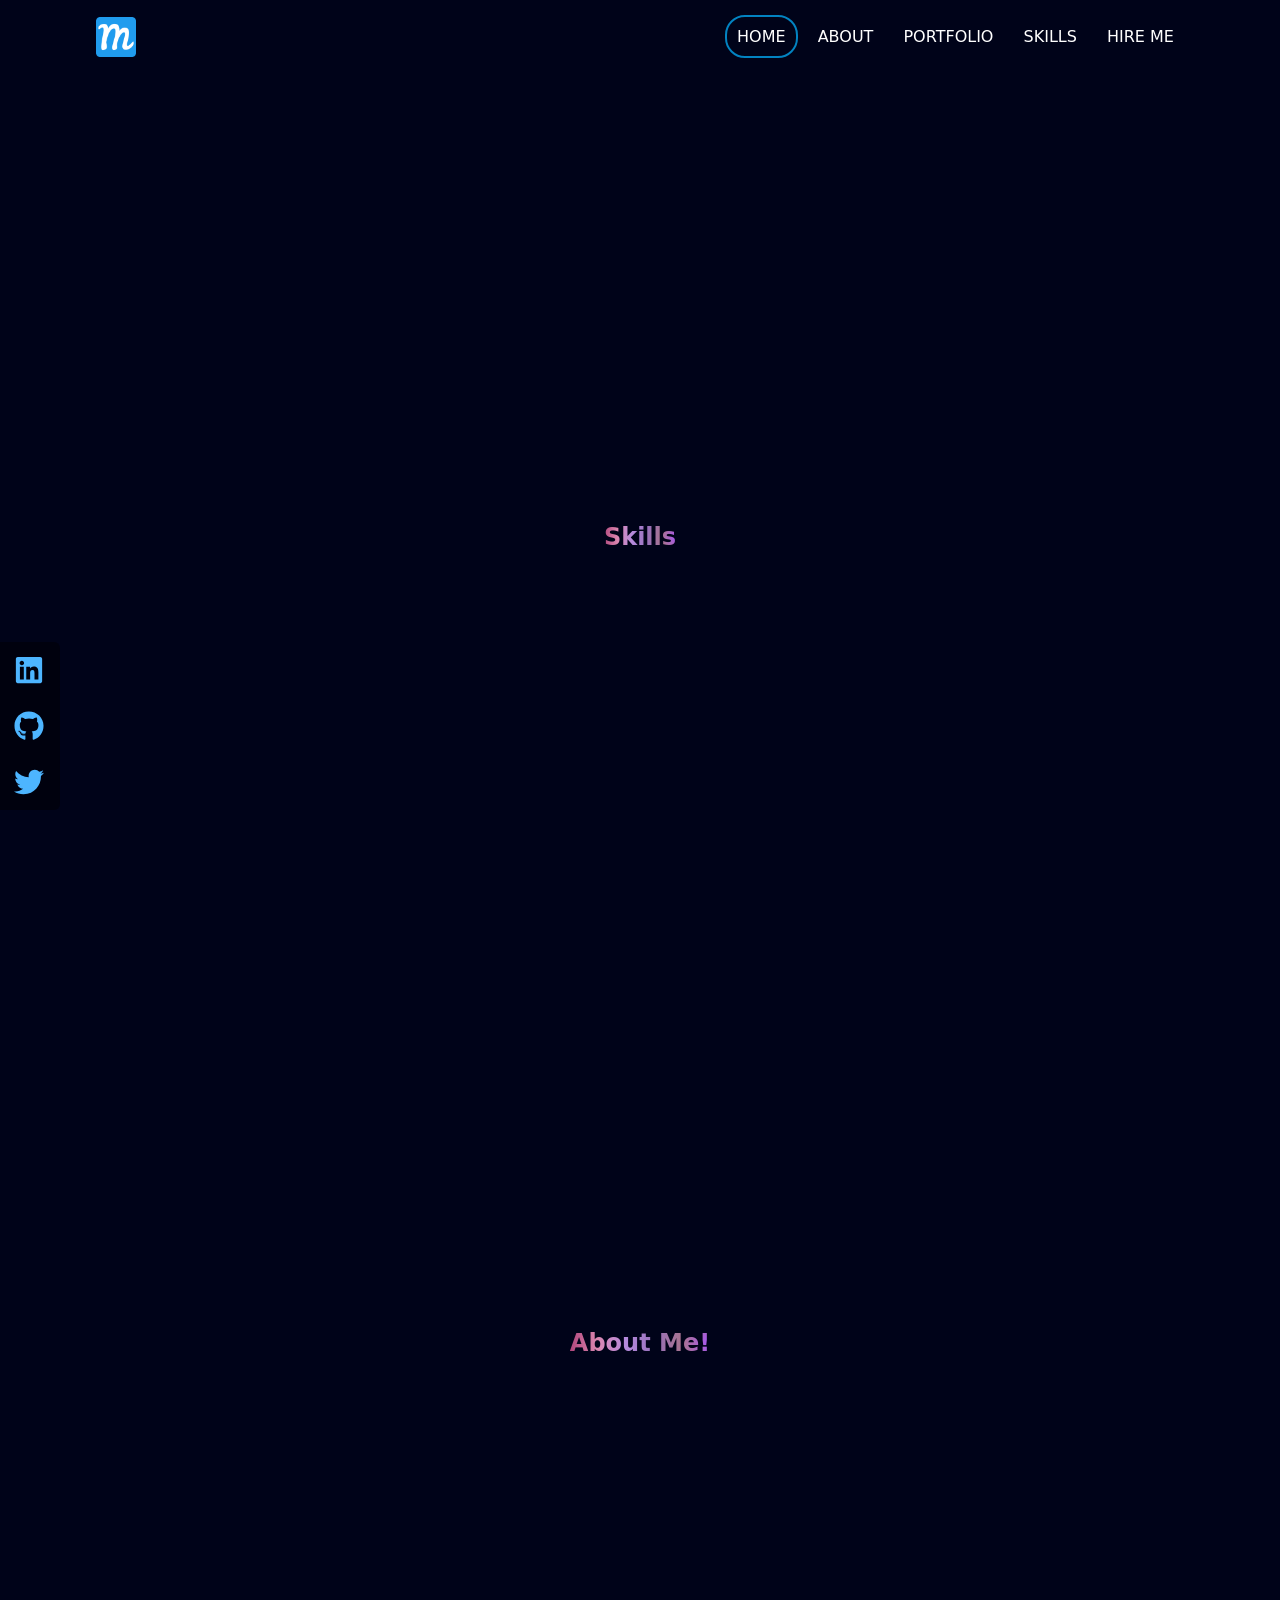
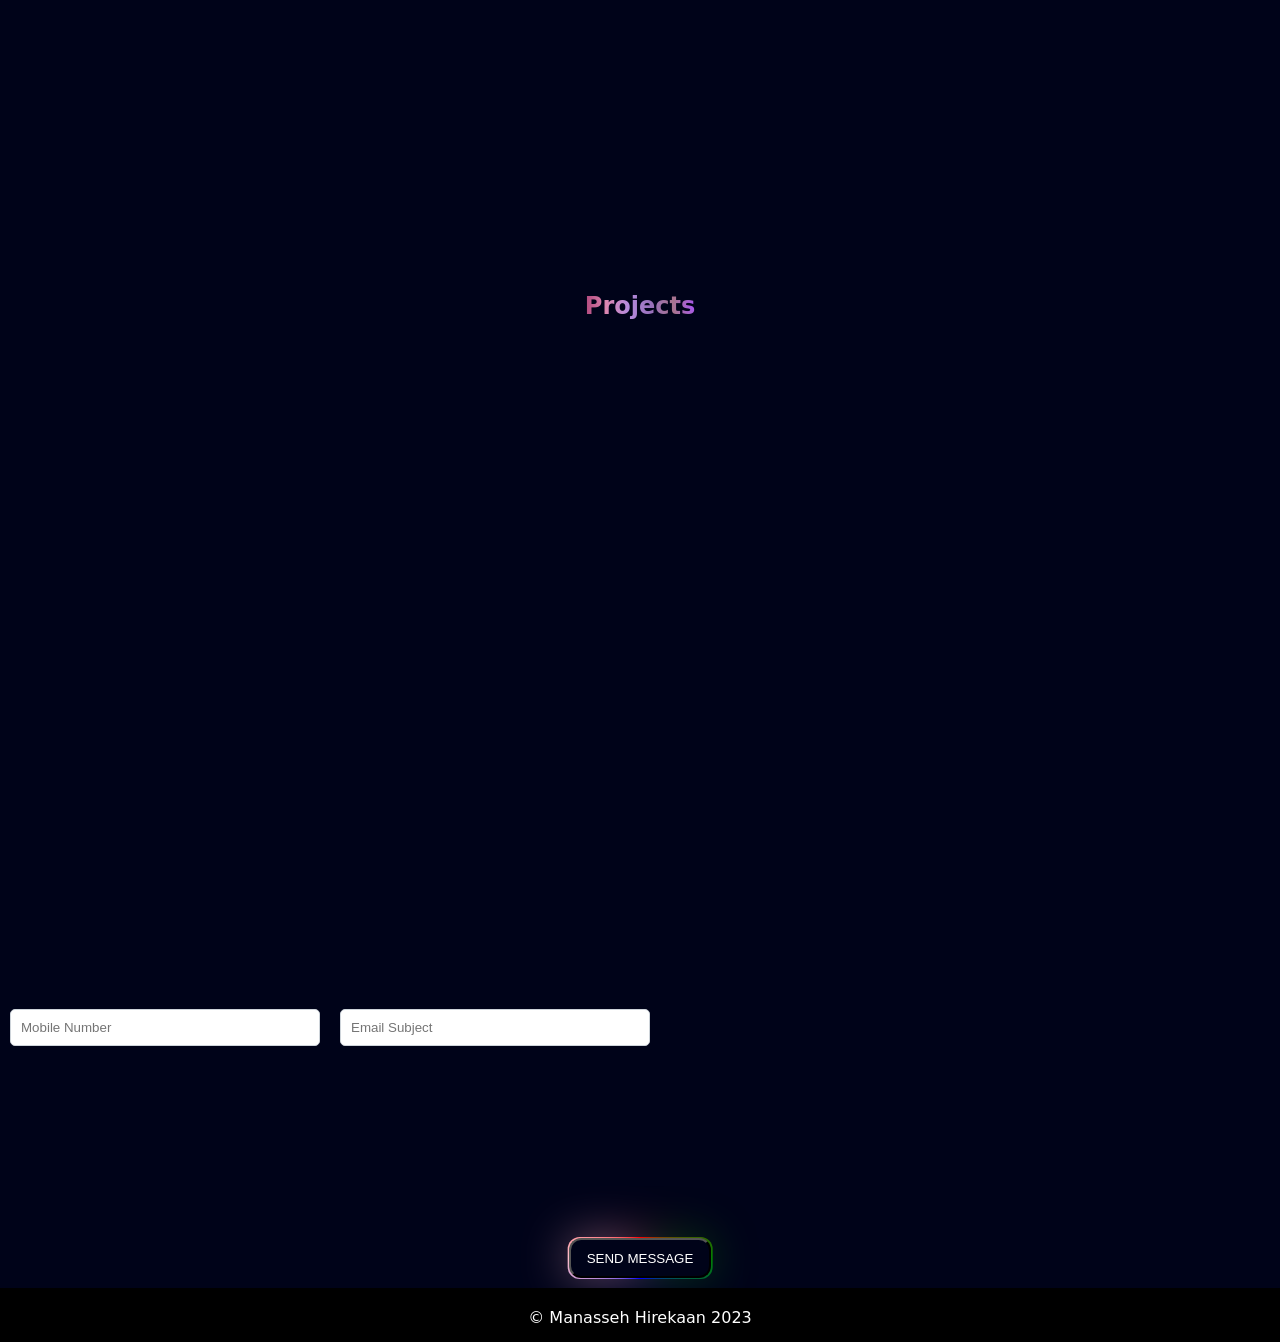
==== index.html @ 98376a19 "feat: animated border and background color" ====
<!DOCTYPE html>
<html lang="en">
  <head>
    <meta charset="UTF-8" />
    <meta http-equiv="X-UA-Compatible" content="IE=edge" />
    <meta name="viewport" content="width=device-width, initial-scale=1.0" />
    <link rel="shortcut icon" href="images/logo.png" type="image/png" />
    <link rel="stylesheet" href="css/styles.css" />
    <!-- cdn's -->
    <link rel="stylesheet" href="https://unpkg.com/aos@next/dist/aos.css" />
    <script src="https://unpkg.com/typed.js@2.0.16/dist/typed.umd.js"></script>
    <title>Manasseh Hirekaan</title>
  </head>
  <body>
    <nav class="navbar collapsible container">
      <div class="navbar__brand">
        <a href="#"
          ><img class="img-fluid" src="images/logo.png" alt="my_logo"
        /></a>
      </div>
      <div class="">
        <svg class="icon navbar__toggler">
          <use xlink:href="images/menu.svg#menu"></use>
        </svg>
      </div>
      <div class="navbar__links">
        <ul class="list navbar__list collapsible__content">
          <li class="list__item nav__item active"><a href="#">Home</a></li>
          <li class="list__item nav__item"><a href="#about-me">About</a></li>
          <li class="list__item nav__item"><a href="#projects">Portfolio</a></li>
          <li class="list__item nav__item"><a href="#skills">Skills</a></li>
          <li class="list__item nav__item"><a href="#contact">hire me</a></li>
        </ul>
      </div>
    </nav>
    <div class="grid grid--col-2 container hero">
      <div class="info" data-aos="fade-right">
        <h2 class="info__heading">
          <span class="typed-text"></span>
        </h2>
        <p class="info__text">
          This is my official portfolio website to show all my details and work
          experience in web development
        </p>
        <a
          href="https://drive.google.com/uc?export=download&id=1VwtJlTG8NSYB0oGQQh1RUsKRTfMMKLoq"
          download
          class="btn btn--primary rounded"
          >
          Download CV
          </a
        >
      </div>
      <div class="portfolio--image-container" data-aos="fade-left">
        <!-- <img class="img-fluid blob-image" src="images/blob.png" alt="" /> -->
        <img
          src="images/manasseh(1).png"
          alt=""
          class="portfolio__image img-fluid"
        />
      </div>
    </div>
    <!-- skills  -->
    <section class="skills " id="skills" >
      <h2 class="heading"><span class="heading_text">Skills</span></h2>
      <div class="container grid grid--col-3 grid--col-2">
        
        <div class="card card--html" data-aos="zoom-in-up" data-aos-delay="100" data-aos-duration="1000">
          <div style="text-align: center">
            <img src="images/html.2ba4fabc69a89a8f71e6.png" alt="Html tag" />
          </div>
          <p style="text-align: center; color: #000">Html</p>
        </div>
        <div class="card card--css" data-aos="zoom-in-up" data-aos-delay="100" data-aos-duration="1000">
          <div style="text-align: center">
            <img src="images/css.69a82c2d9e45c933a9cb.png" alt="Css tag" />
          </div>
          <p style="text-align: center; color: #000">css</p>
        </div>
        <div class="card card--javascript" data-aos="zoom-in-up" data-aos-delay="100" data-aos-duration="1000">
          <div style="text-align: center">
            <img
              src="images/javascript.1ccd6ef9bb1f9c84ef00.png"
              alt="Javascript tag"
            />
          </div>
          <p style="text-align: center; color: #000">Javascript</p>
        </div>
        <div class="card card--typescript" data-aos="zoom-in-up" data-aos-delay="100" data-aos-duration="1000">
          <div style="text-align: center">
            <img
              src="images/typescript.1e3902edbe4c3f2970d8.png"
              alt="typescript tag"
            />
          </div>
          <p style="text-align: center; color: #000">typescript</p>
        </div>
        <div class="card card--react" data-aos="zoom-in-up" data-aos-delay="100" data-aos-duration="1000">
          <div style="text-align: center">
            <img src="images/react.0cf951a69d8e58f83f9d.png" alt="react tag" />
          </div>
          <p style="text-align: center; color: #000">react</p>
        </div>
        <div class="card card--bootstrap" data-aos="zoom-in-up" data-aos-delay="100" data-aos-duration="1000">
          <div style="text-align: center">
            <img src="images/bootstrap.a339df5a1ec7506d0f11.jpg" alt="bootstrap tag" />
          </div>
          <p style="text-align: center; color: #000">bootstrap</p>
        </div>
        <div class="card card--tailwindcss" data-aos="zoom-in-up" data-aos-delay="100" data-aos-duration="1000">
          <div style="text-align: center">
            <img src="images/tailwind.e47ac876b8d4d0bba47a.png" alt="tailwindcss tag" />
          </div>
          <p style="text-align: center; color: #000">tailwindcss</p>
        </div>
        <div class="card card--vite" data-aos="zoom-in-up" data-aos-delay="100" data-aos-duration="1000">
          <div style="text-align: center">
            <img src="images/vite.png" alt="Vite tag" />
          </div>
          <p style="text-align: center; color: #000">Vite</p>
        </div>
        <div class="card card--redux" data-aos="zoom-in-up" data-aos-delay="100" data-aos-duration="1000">
          <div style="text-align: center">
            <img src="images/redux.png" alt="redux tag" />
          </div>
          <p style="text-align: center; color: #000">redux</p>
        </div>
        <div class="card card--github" data-aos="zoom-in-up" data-aos-delay="100" data-aos-duration="1000">
          <div style="text-align: center">
            <img src="images/github3.png" alt="Github tag" />
          </div>
          <p style="text-align: center; color: #000">Github</p>
        </div>
        <div class="card card--python" data-aos="zoom-in-up" data-aos-delay="100" data-aos-duration="1000">
          <div style="text-align: center">
            <img src="images/python.jpeg" alt="python tag" />
          </div>
          <p style="text-align: center; color: #000">Python</p>
        </div>
        <div class="card card--django" data-aos="zoom-in-up" data-aos-delay="100" data-aos-duration="1000">
          <div style="text-align: center">
            <img src="images/django1.png" alt="Django tag" />
          </div>
          <p style="text-align: center; color: #000">Django</p>
        </div>
        <div class="card card--flask" data-aos="zoom-in-up" data-aos-delay="100" data-aos-duration="1000">
          <div style="text-align: center">
            <img src="images/flask1.png" alt="flask tag" />
          </div>
          <p style="text-align: center; color: #000">flask</p>
        </div>
        <div class="card card--node" data-aos="zoom-in-up" data-aos-delay="100" data-aos-duration="1000">
          <div style="text-align: center">
            <img src="images/node.png" alt="node tag" />
          </div>
          <p style="text-align: center; color: #000">Node</p>
        </div>
        <div class="card card--docker" data-aos="zoom-in-up" data-aos-delay="100" data-aos-duration="1000">
          <div style="text-align: center">
            <img src="images/docker.png" alt="Docker tag" />
          </div>
          <p style="text-align: center; color: #000">Docker</p>
        </div>
        <div class="card card--postgresql" data-aos="zoom-in-up" data-aos-delay="100" data-aos-duration="1000">
          <div style="text-align: center">
            <img src="images/postgres.png" alt="postgresql tag" />
          </div>
          <p style="text-align: center; color: #000">postgresql</p>
        </div>
      </div>
    </section>

    <section id="about-me">
      <h2 class="heading"><span class="heading_text">About <span class="me">Me!</span></span></h2>
      <div class="container">
        <p data-aos="zoom-in" data-aos-delay="30" data-aos-duration="700">
          Hello there, I'm <span class="name">Manasseh Hirekaan</span> - a Software Developer. I develop beautiful user-friendly websites that are scalable and maintainable. I like what I currently do (build, solve and debug digital solutions in the web).
          </p>
          <br>
          <p data-aos="zoom-out" data-aos-delay="30" data-aos-duration="500">
        I have  hands-on experience in identifying web-based user interactions along with designing & implementing highly-responsive user interface components by deploying React concepts following best practices. also experienced with building API's for both web and mobile applications using rest architecture . Proficient in translating designs & wireframes into high-quality code, Also good at monitoring & maintaining frontend performance and troubleshooting & debugging the same time for better overall performance. As a highly skilled software developer, I am adept in creating and implementing user-friendly interfaces, developing and maintaining responsive websites, building secure API's and collaborating with cross-functional teams to deliver high-quality digital experiences. With a keen eye for design and a passion for clean, efficient code, I am committed to staying up-to-date with the latest software development technologies and best practices.
        </p>
        <br>
        <p data-aos="zoom-out" data-aos-delay="30" data-aos-duration="500">
        Talking about my personality, I describe myself as a result-oriented person, great team player yet competent solo worker and an efficient individual. You can image me as a diligent and easygoing person with a good sense of humour.
        </p>
        <br>
        <p data-aos="zoom-out" data-aos-delay="30" data-aos-duration="500">
        I enjoy designing new stuff and learning new Technologies. If I'm not on my computer, am travelling, capturing moments or playing musical instruments.
        </p>
      </div>
    </section>

    <!-- Projects -->
    <section id="projects" class="projects">
      <h2 class="heading"><span class="heading_text">Projects</span></h2>
      <div class="container grid grid--col-2 grid--col-3 cards">
        <a href="https://jazzy-syrniki-db99cd.netlify.app/" target="_blank">
          <div class="card" data-aos="zoom-in-down" data-aos-delay="100" data-aos-duration="1000">
            <img class="img-fluid rounded" src="images/app.jpg" alt="" />
            <div class="card__body">
              <h3 class="card__heading">Moshify</h3>
              <p class="card__text">
                Moshify is a virtual hosting platform which renders hosting services to its customers at affordable prices.
              </p>
            </div>
          </div>
        </a>
        <a href="https://fyyur-ensd.onrender.com/" target="_blank">
          <div class="card" data-aos="zoom-in-down" data-aos-delay="100" data-aos-duration="1000">
            <img class="img-fluid rounded" src="images/Fyyur.jpg" alt="" />
            <div class="card__body">
              <h3 class="card__heading">Fyyur</h3>
              <p class="card__text">
                Fyyur is a musical booking site for Artist and Venue Owners to post their venues for artists to perform at their venues.
              </p>
            </div>
          </div>
        </a>
        <a href="https://jackfros.pythonanywhere.com/" target="_blank">
          <div class="card" data-aos="zoom-in-down" data-aos-delay="100" data-aos-duration="1000">
            <img class="img-fluid rounded" src="images/website.jpg" alt="" />
            <div class="card__body">
              <h3 class="card__heading">Todo App</h3>
              <p class="card__text">
                Todo App as the name implies it is a todo app for you to keep track of your todo's.
              </p>
            </div>
          </div>
                
        </a>
        <a href="https://textlo.netlify.app/" target="_blank">
          <div class="card" data-aos="zoom-in-down" data-aos-delay="100" data-aos-duration="1000" style="height: 250px;">
            <img class="img-fluid rounded" src="images/Textlo-lg.png" alt="website_thumbnail" />
            <div class="card__body">
              <h3 class="card__heading">Textlo</h3>
              <p class="card__text">
                Textlo is a an speech-to-text conversion tool.
              </p>
            </div>
          </div>
                </div>
        </a>
      </div>
    </section>
    <!-- Contact Section -->
    <section id="contact" class="contact">
      <h2 class="contact__heading text-center" data-aos="slide-right" data-aos-delay="50"><span class="heading_text">Contact <span class="me">Me!</span></span></h2>
      <form action="https://formsubmit.co/b9cc0e3d5739965e11cf6fa63b0d27a2" class="form" method="post" >
        <!-- honeypot -->
        <input type="text" name="_honey" style="display: none;" >
        <!-- Disable Captcha -->
        <input type="hidden" name="_captcha" value="false">
        <!-- Success Page -->
        <input type="hidden" name="_next" value="https://jackfros-glitch.github.io/manasseh/success.html">
        <div class="grid grid--col-2 input-group gap-2">
          <input
            type="text"
            name="fullname"
            id="fullname"
            class="input rounded-sm"
            placeholder="Full Name"
            required
            data-aos="zoom-in" data-aos-delay="30"
          />
          <input
            type="email"
            name="email"
            id="email"
            class="input rounded-sm"
            placeholder="Email Address"
            required
            data-aos="zoom-in" data-aos-delay="30"
          />
        </div>
        <div class="grid grid--col-2 input-group gap-2">
            <input
              type="tel"
              name="mobile_no"
              id="mobile_no"
              class="input rounded-sm"
              placeholder="Mobile Number"
              data-aos="slide-right" data-aos-delay="40"
            />
            <input
              type="text"
              name="subject"
              id="subject"
              class="input rounded-sm"
              placeholder="Email Subject"
              data-aos="slide-right" data-aos-delay="40"
            />
        </div>
        <div class="grid input-group">
          <textarea
            name="message"
            id="message"
            cols="30"
            rows="10"
            class="textarea rounded-sm"
            placeholder="your message"
            required
            data-aos="fade-up" data-aos-delay="50"
          ></textarea>
        </div>
        <div class="text-center input-group">
             <button
              type="submit"
              class="btn btn--primary rounded-lg"
            >Send message</button>
        </div>
      </form>
      <!-- socials--side  -->
    </section>
    <div class="hidden">
      <ul class="socials--side">
        <a href="https://www.linkedin.com/in/manasseh-hirekaan/" target="_blank">
          <li >LinkedIN  <svg stroke="currentColor" fill="currentColor" stroke-width="0" viewBox="0 0 448 512" height="30" width="30" xmlns="http://www.w3.org/2000/svg" style="color: rgb(77, 181, 255);"><path d="M416 32H31.9C14.3 32 0 46.5 0 64.3v383.4C0 465.5 14.3 480 31.9 480H416c17.6 0 32-14.5 32-32.3V64.3c0-17.8-14.4-32.3-32-32.3zM135.4 416H69V202.2h66.5V416zm-33.2-243c-21.3 0-38.5-17.3-38.5-38.5S80.9 96 102.2 96c21.2 0 38.5 17.3 38.5 38.5 0 21.3-17.2 38.5-38.5 38.5zm282.1 243h-66.4V312c0-24.8-.5-56.7-34.5-56.7-34.6 0-39.9 27-39.9 54.9V416h-66.4V202.2h63.7v29.2h.9c8.9-16.8 30.6-34.5 62.9-34.5 67.2 0 79.7 44.3 79.7 101.9V416z"></path></svg>
          </li>
        </a>
        <a href="https://github.com/jackfros-glitch" target="_blank">
          <li>Github  <svg stroke="currentColor" fill="currentColor" stroke-width="0" viewBox="0 0 496 512" height="30" width="30" xmlns="http://www.w3.org/2000/svg" style="color: rgb(77, 181, 255);"><path d="M165.9 397.4c0 2-2.3 3.6-5.2 3.6-3.3.3-5.6-1.3-5.6-3.6 0-2 2.3-3.6 5.2-3.6 3-.3 5.6 1.3 5.6 3.6zm-31.1-4.5c-.7 2 1.3 4.3 4.3 4.9 2.6 1 5.6 0 6.2-2s-1.3-4.3-4.3-5.2c-2.6-.7-5.5.3-6.2 2.3zm44.2-1.7c-2.9.7-4.9 2.6-4.6 4.9.3 2 2.9 3.3 5.9 2.6 2.9-.7 4.9-2.6 4.6-4.6-.3-1.9-3-3.2-5.9-2.9zM244.8 8C106.1 8 0 113.3 0 252c0 110.9 69.8 205.8 169.5 239.2 12.8 2.3 17.3-5.6 17.3-12.1 0-6.2-.3-40.4-.3-61.4 0 0-70 15-84.7-29.8 0 0-11.4-29.1-27.8-36.6 0 0-22.9-15.7 1.6-15.4 0 0 24.9 2 38.6 25.8 21.9 38.6 58.6 27.5 72.9 20.9 2.3-16 8.8-27.1 16-33.7-55.9-6.2-112.3-14.3-112.3-110.5 0-27.5 7.6-41.3 23.6-58.9-2.6-6.5-11.1-33.3 2.6-67.9 20.9-6.5 69 27 69 27 20-5.6 41.5-8.5 62.8-8.5s42.8 2.9 62.8 8.5c0 0 48.1-33.6 69-27 13.7 34.7 5.2 61.4 2.6 67.9 16 17.7 25.8 31.5 25.8 58.9 0 96.5-58.9 104.2-114.8 110.5 9.2 7.9 17 22.9 17 46.4 0 33.7-.3 75.4-.3 83.6 0 6.5 4.6 14.4 17.3 12.1C428.2 457.8 496 362.9 496 252 496 113.3 383.5 8 244.8 8zM97.2 352.9c-1.3 1-1 3.3.7 5.2 1.6 1.6 3.9 2.3 5.2 1 1.3-1 1-3.3-.7-5.2-1.6-1.6-3.9-2.3-5.2-1zm-10.8-8.1c-.7 1.3.3 2.9 2.3 3.9 1.6 1 3.6.7 4.3-.7.7-1.3-.3-2.9-2.3-3.9-2-.6-3.6-.3-4.3.7zm32.4 35.6c-1.6 1.3-1 4.3 1.3 6.2 2.3 2.3 5.2 2.6 6.5 1 1.3-1.3.7-4.3-1.3-6.2-2.2-2.3-5.2-2.6-6.5-1zm-11.4-14.7c-1.6 1-1.6 3.6 0 5.9 1.6 2.3 4.3 3.3 5.6 2.3 1.6-1.3 1.6-3.9 0-6.2-1.4-2.3-4-3.3-5.6-2z"></path></svg>
          </li>
        </a>
        <a href="https://twitter.com/awsome_ideas" target="_blank">
          <li>Twitter  <svg stroke="currentColor" fill="currentColor" stroke-width="0" viewBox="0 0 512 512" height="30" width="30" xmlns="http://www.w3.org/2000/svg" style="color: rgb(77, 181, 255);"><path d="M459.37 151.716c.325 4.548.325 9.097.325 13.645 0 138.72-105.583 298.558-298.558 298.558-59.452 0-114.68-17.219-161.137-47.106 8.447.974 16.568 1.299 25.34 1.299 49.055 0 94.213-16.568 130.274-44.832-46.132-.975-84.792-31.188-98.112-72.772 6.498.974 12.995 1.624 19.818 1.624 9.421 0 18.843-1.3 27.614-3.573-48.081-9.747-84.143-51.98-84.143-102.985v-1.299c13.969 7.797 30.214 12.67 47.431 13.319-28.264-18.843-46.781-51.005-46.781-87.391 0-19.492 5.197-37.36 14.294-52.954 51.655 63.675 129.3 105.258 216.365 109.807-1.624-7.797-2.599-15.918-2.599-24.04 0-57.828 46.782-104.934 104.934-104.934 30.213 0 57.502 12.67 76.67 33.137 23.715-4.548 46.456-13.32 66.599-25.34-7.798 24.366-24.366 44.833-46.132 57.827 21.117-2.273 41.584-8.122 60.426-16.243-14.292 20.791-32.161 39.308-52.628 54.253z"></path></svg>
          </li>
        </a>
      </ul>
    </div>
    <footer class="footer">
      <ul class="socials">
        <a href="https://www.linkedin.com/in/manasseh-hirekaan/" target="_blank">
          <li><svg stroke="currentColor" fill="currentColor" stroke-width="0" viewBox="0 0 448 512" height="30" width="30" xmlns="http://www.w3.org/2000/svg" style="color: rgb(77, 181, 255);"><path d="M416 32H31.9C14.3 32 0 46.5 0 64.3v383.4C0 465.5 14.3 480 31.9 480H416c17.6 0 32-14.5 32-32.3V64.3c0-17.8-14.4-32.3-32-32.3zM135.4 416H69V202.2h66.5V416zm-33.2-243c-21.3 0-38.5-17.3-38.5-38.5S80.9 96 102.2 96c21.2 0 38.5 17.3 38.5 38.5 0 21.3-17.2 38.5-38.5 38.5zm282.1 243h-66.4V312c0-24.8-.5-56.7-34.5-56.7-34.6 0-39.9 27-39.9 54.9V416h-66.4V202.2h63.7v29.2h.9c8.9-16.8 30.6-34.5 62.9-34.5 67.2 0 79.7 44.3 79.7 101.9V416z"></path></svg>
          </li>
        </a>
        <a href="https://github.com/jackfros-glitch" target="_blank">
          <li><svg stroke="currentColor" fill="currentColor" stroke-width="0" viewBox="0 0 496 512" height="30" width="30" xmlns="http://www.w3.org/2000/svg" style="color: rgb(77, 181, 255);"><path d="M165.9 397.4c0 2-2.3 3.6-5.2 3.6-3.3.3-5.6-1.3-5.6-3.6 0-2 2.3-3.6 5.2-3.6 3-.3 5.6 1.3 5.6 3.6zm-31.1-4.5c-.7 2 1.3 4.3 4.3 4.9 2.6 1 5.6 0 6.2-2s-1.3-4.3-4.3-5.2c-2.6-.7-5.5.3-6.2 2.3zm44.2-1.7c-2.9.7-4.9 2.6-4.6 4.9.3 2 2.9 3.3 5.9 2.6 2.9-.7 4.9-2.6 4.6-4.6-.3-1.9-3-3.2-5.9-2.9zM244.8 8C106.1 8 0 113.3 0 252c0 110.9 69.8 205.8 169.5 239.2 12.8 2.3 17.3-5.6 17.3-12.1 0-6.2-.3-40.4-.3-61.4 0 0-70 15-84.7-29.8 0 0-11.4-29.1-27.8-36.6 0 0-22.9-15.7 1.6-15.4 0 0 24.9 2 38.6 25.8 21.9 38.6 58.6 27.5 72.9 20.9 2.3-16 8.8-27.1 16-33.7-55.9-6.2-112.3-14.3-112.3-110.5 0-27.5 7.6-41.3 23.6-58.9-2.6-6.5-11.1-33.3 2.6-67.9 20.9-6.5 69 27 69 27 20-5.6 41.5-8.5 62.8-8.5s42.8 2.9 62.8 8.5c0 0 48.1-33.6 69-27 13.7 34.7 5.2 61.4 2.6 67.9 16 17.7 25.8 31.5 25.8 58.9 0 96.5-58.9 104.2-114.8 110.5 9.2 7.9 17 22.9 17 46.4 0 33.7-.3 75.4-.3 83.6 0 6.5 4.6 14.4 17.3 12.1C428.2 457.8 496 362.9 496 252 496 113.3 383.5 8 244.8 8zM97.2 352.9c-1.3 1-1 3.3.7 5.2 1.6 1.6 3.9 2.3 5.2 1 1.3-1 1-3.3-.7-5.2-1.6-1.6-3.9-2.3-5.2-1zm-10.8-8.1c-.7 1.3.3 2.9 2.3 3.9 1.6 1 3.6.7 4.3-.7.7-1.3-.3-2.9-2.3-3.9-2-.6-3.6-.3-4.3.7zm32.4 35.6c-1.6 1.3-1 4.3 1.3 6.2 2.3 2.3 5.2 2.6 6.5 1 1.3-1.3.7-4.3-1.3-6.2-2.2-2.3-5.2-2.6-6.5-1zm-11.4-14.7c-1.6 1-1.6 3.6 0 5.9 1.6 2.3 4.3 3.3 5.6 2.3 1.6-1.3 1.6-3.9 0-6.2-1.4-2.3-4-3.3-5.6-2z"></path></svg>
          </li>
        </a>
        <a href="https://twitter.com/awsome_ideas" target="_blank">
          <li><svg stroke="currentColor" fill="currentColor" stroke-width="0" viewBox="0 0 512 512" height="30" width="30" xmlns="http://www.w3.org/2000/svg" style="color: rgb(77, 181, 255);"><path d="M459.37 151.716c.325 4.548.325 9.097.325 13.645 0 138.72-105.583 298.558-298.558 298.558-59.452 0-114.68-17.219-161.137-47.106 8.447.974 16.568 1.299 25.34 1.299 49.055 0 94.213-16.568 130.274-44.832-46.132-.975-84.792-31.188-98.112-72.772 6.498.974 12.995 1.624 19.818 1.624 9.421 0 18.843-1.3 27.614-3.573-48.081-9.747-84.143-51.98-84.143-102.985v-1.299c13.969 7.797 30.214 12.67 47.431 13.319-28.264-18.843-46.781-51.005-46.781-87.391 0-19.492 5.197-37.36 14.294-52.954 51.655 63.675 129.3 105.258 216.365 109.807-1.624-7.797-2.599-15.918-2.599-24.04 0-57.828 46.782-104.934 104.934-104.934 30.213 0 57.502 12.67 76.67 33.137 23.715-4.548 46.456-13.32 66.599-25.34-7.798 24.366-24.366 44.833-46.132 57.827 21.117-2.273 41.584-8.122 60.426-16.243-14.292 20.791-32.161 39.308-52.628 54.253z"></path></svg>
          </li>
        </a>
       
      </ul>
      <p class="footer__copyright"> &copy; Manasseh Hirekaan 2023</p>
    </footer>
   
    <script src="https://unpkg.com/aos@next/dist/aos.js"></script>
     <!-- Load typed library from the CDN -->
    <script src="https://unpkg.com/typed.js@2.0.16/dist/typed.umd.js"></script>
    <script src="js/main.js"></script>
  </body>
</html>
---- css/styles.css ----
*, *::after, *::before{
    box-sizing: border-box;
}

:root{
    --section-margin: 50px;
}

body{
    font-family: system-ui, -apple-system, BlinkMacSystemFont, 'Segoe UI', Roboto, Oxygen, Ubuntu, Cantarell, 'Open Sans', 'Helvetica Neue', sans-serif;
    background: #000319;
    color: #fff;
    max-width: 1440px;
    margin: auto;
}

ul{
    margin: 0;
    list-style: none;
    padding: 0;
}

p{
    margin: 0;
}
a{
    text-decoration: none;
}

.container{
    width: 90%;
    margin-inline: auto;
}
.text-center{
    text-align: center;
}

/* rounded */
.rounded{
    border-radius: 10px;
}

.rounded-lg{
    border-radius: 20px;
}

.rounded-sm{
    border-radius: 5px;
}

.gap-2{
    gap: 20px;
}

.active{
    border: 2px solid #03a9f4c4;
}
/* list */
.list{
    text-transform: uppercase;
    color: #000;
    list-style: none;
    padding-left: 0px;
}

/* navbar */

.nav__item > a{
    text-decoration: none;
    color: #fff;
    display: block;
}

.navbar{
    display: flex;
    justify-content: space-between;
    flex-wrap: wrap;
    align-items: center;
    padding: 5px 10px;
}
.navbar__list .list__item{
    margin-bottom: 10px;
    padding-left: 5px;
    cursor: pointer;
}
.navbar__list .list__item:hover{
    background-color: #03a9f4c4;
    color: #fff;
}
.navbar__links{
    width: 100%;
    margin-top: 10px;
}

.navbar__brand{
    width: 40px;
    height: 40px;
}
.navbar__toggler{
    display: flex;
}
.navbar.collapsible--expanded .collapsible__content{
    max-height: 100vh;
    opacity: 1;
}

@media screen and (min-width: 756px) {
    .navbar__list .list__item{
        display: inline-block;
        margin-left: 5px;
        padding: 10px;
        border-radius: 20px;
    }
    .navbar__links{
        width: auto;
        max-height: 100%;
        opacity: 1;
        display: flex;
    }
    
    .navbar__toggler{
        display: none;
    }

    .navbar .navbar__list{
        max-height: 100vh;
        opacity: 1;
    }
}

/* collapsible */
.collapsible__content{
    max-height: 0;
    overflow: hidden;
    opacity: 0;
    transition: all .3s;
}
.collapsible--expanded .collapsible__content{
    max-height: 100vh;
    opacity: 1;
}


/* icon */
.icon{
    width: 40px;
    height: 40px;
}

/* image */
.img-fluid{
    width: 100%;
}
.portfolio__image{
    object-fit: contain;
    max-width: 400px;
}
.blob-image{
    z-index: -1;
    height: 500px;
}

@media screen and (min-width: 765px) {
    .portfolio__image{
        max-height: 400px;
    }
    
}
/* grid */
.grid{
    display: grid;
}
@media screen and (min-width: 765px){
    .grid--col-2{
        grid-template-columns: repeat(2, 1fr);
    }
}
@media screen and (min-width: 1112px){
    .grid--col-3{
        grid-template-columns: repeat(3, 1fr);
    }
    
}

/* info */
.info{
    justify-self: center;
    align-self: center;
    padding: 10px;
    padding-left: 15px;
    text-align: center;
}
.info a{
    text-decoration: none;
}
.info .btn{
    margin-top: 10px;
}
@media screen and (min-width: 765px) {
    .info{
        text-align: left;
    }
}


/* container */
@media screen and (min-width: 765px){ 
    .container{
        padding-inline: 2rem;
    }
}
.portfolio--image-container{
    width: 100%;
    align-self: center;
    justify-content: center;
    display: flex;

}


/* button */
.btn{
    padding : .5rem 1rem;
    text-transform: uppercase;
    display: inline-block;
    outline: none;
    position: relative;
    height: 40px;
    background-color: #000319;;
    border-radius: 10px;
    /* pointer-events: none; */
    /* isolation: isolate;
    z-index: 10 ; */
}

@property --angle{
    syntax: "<angle>";
    initial-value: 0deg;
    inherits: false;
}

/* create two pseudo elements: one for the glow (blur) and one for the animated conic gradient */
.btn::before,
.btn::after{
    content: "";
    position: absolute;
    top: 50%;
    left: 50%;
    background-image: conic-gradient(from var(--angle), red, green, blue, pink, red);
    transform: translate(-50%, -50%);
    height: calc(100% + 3px);
    width: calc(100% + 3px);
    border-radius: 12px;
    pointer-events: none;
    padding: 2px;
    z-index: -1;
    animation: spin 4s linear infinite;
}

/* .btn::after{
    
    padding: 4px;
} */

.btn::before{
    /* blurred glow underneath the animated ring */
    /* background-image: conic-gradient(from var(--angle), red, green, blue, pink, red); */
    filter: blur(1.5rem);
    opacity: 0.5;
}

@keyframes spin {
    from{ --angle: 0deg; }
    to{ --angle: 360deg; }
}


.btn:hover{
    cursor: pointer;
}

.btn--primary{
    background-color: #000319;
    color: #fff;
}

/* hero */
.hero{
    row-gap: 30px;
}


.name{
    background: linear-gradient(to right, #7c3aed,#a855f7, #ec4899);
    -webkit-background-clip: text;
    -webkit-text-fill-color: transparent;
    background-size: 100% auto;

}

/* Projects */
.projects{
    margin-top: var(--section-margin);
}
.projects h2{
    text-align: center;
}

/* card */
.projects .card{
    max-width: 380px;
    border-radius: 10px;
    margin-top: 20px;
    margin-inline: 15px;
    position: relative;
    overflow: hidden;
    display: flex;
}

.projects .card img{
    width: 100%;
    transition: .5s ease;
}
.projects .card:hover img{
    transform: scale(1.1);
}

.projects .card .card__body{
    position: absolute;
    bottom: 0;
    left: 0;
    width: 100%;
    height: 100%;
    background: linear-gradient(rgba(0, 0, 0, .1), #49577e);
    display: flex;
    justify-content: center;
    align-items: center;
    flex-direction: column;
    text-align: center;
    padding: 0 4rem;
    transform: translateY(100%);
    transition: .5s ease;
}
.projects .card:hover .card__body{
    transform: translateY(0);
}
.projects .card__body .card__heading{
    font-size: 3rem;
    color: #eff4fd;
    margin: 0;
}

.projects .card__body p{
    color: #eff4fd;
}

.projects .cards{
    justify-items: center;

}
.projects .grid{
    justify-content: center;
    justify-items: center;
}
.projects .cards.grid--col-2, .cards.cards.grid--col-3{
    column-gap: 30px;
}


/* input */
.input{
    padding: 10px;
    border: 1px solid  #ced4da;
    outline: 0;
    transition: box-shadow 0.4s, border-color 0.15s;
}
.input:focus{
    border-color:#86b7fe;
    box-shadow: 0 0 0 4px #b9d3fa;
}
.input-group{
    margin-top: 10px;
}



/* form */
.form{
    width: 80%;
    margin: auto;
}
@media screen and (min-width: 768px){
    .form .grid--col-2{
        grid-template-columns: repeat(2, minmax(20px, 1fr));
    } 
}

@media screen and (min-width:550px) {
    .form{
        width: 50%;
    }
}
/* contact */
.contact{
    margin-top: var(--section-margin);
}
.contact .contact__heading .heading_text{
    display: inline-block;
    width: fit-content;
    text-align: center;
    background: radial-gradient(circle, #a855f7,#a8748e, #9770bb, #b58bdd, #db87b1,#af457a);
    -webkit-background-clip: text;
    -webkit-text-fill-color: transparent;
    background-size: 200%;
    animation: shine 5s ease-out infinite;
}
.contact .input-group .btn::after{
    width: calc(100% + 6px);
    height: calc(100% + 6px);
}
.contact .input-group .btn{
    border-radius: 12px;
}
.textarea{
    outline: 0;
    border: 1px solid  #ced4da;
    resize: none;
    padding: 10px;
}
.textarea:focus{
    border-color:#86b7fe;
    box-shadow: 0 0 0 4px #b9d3fa;
}

/* footer */
.footer{
    margin-top: 20px;
    margin-bottom: 0;
    padding: 10px;
    padding-top: 40px;
    background-color: rgb(0 0 0/1);
}
.footer .socials{
    display: flex;
    position: fixed;
    list-style: none;
    margin: 0;
    padding-left: 0;
    justify-content: center;
    bottom: 0;
    left: 50%;
    right: 50%;
}
.footer .socials > a{
    margin : 5px;
    padding: 15px;
    border-radius: 30px;
    background-color: #00000069;
    backdrop-filter: blur(15px);
}

@media  screen and (max-width: 1024px) {
    .hidden{
        display: none;
        
    }
}


@media screen and (min-width: 1024px) {
    .footer__copyright{
        margin-top: 10px;
        text-align: center;
        color:#fff;
    }
    .footer .socials{
        display: none;
        position: fixed;
        width: fit-content;
        flex-direction: column;
        bottom: 5.5%;
        left: 0;
        
    }
    .footer{
        margin-top: 10px;
        margin-bottom: 0;
        padding: 10px;
        padding-bottom: 15px;
        background-color: rgb(0 0 0/1);
    }
    .hidden{
        display: block;
        position: fixed;
        bottom: 10%;
    }
}


/* socials  */

.socials--side{
    border-top-right-radius: 0.375rem;
    border-bottom-right-radius: 0.375rem;
    display: flex;
    flex-direction: column;
}
.socials--side li{
    display: flex;
    justify-content: space-between;
    width: 10rem;
    align-items: center;
    height: 3.5rem;
    padding-inline: 1rem;
    margin-left: -100px;
    backdrop-filter: blur(15px);
    background-color: #00000069;
}
.socials--side li:hover{
    margin-left: -10px;
    border-top-right-radius: 0.375rem;
    border-bottom-right-radius: 0.375rem;
}
.socials--side a{
    color: inherit; 
    font-family: Raleway,sans-serif;
    font-size: 19px;
}
.socials--side a:first-of-type li{
    border-top-right-radius: 0.375rem;
}
.socials--side a:last-of-type li{
    border-bottom-right-radius: 0.375rem;
}




/* Success */

.success__message{
    padding-inline: 10px;
}

.success a{
    margin-top: 20px;
}

/* Skills */

.skills{
    margin-top: var(--section-margin);
}

.skills img {
    height: 80px;
    width: 80px;
  }
.skills .card {
    /* height: fit-content; */
    padding: 5px;
    /* width: 200px; */
    padding-top: 20px;
    padding-bottom: 20px;
    border-radius: 10px;
    color: #94A3B8;
  }
  .skills .card--html {
    box-shadow: 0 0 #0000, 0 0 #000, 0 4px 6px -1px #f97316,
      0 2px 4px -2px #f97316;
  }
  .skills .card--css {
    box-shadow: 0 0 #0000, 0 0 #0000, 0 4px 6px -1px #3b82f6,
      0 2px 4px -2px #3b82f6;
  }
  .skills .card--typescript {
    box-shadow: 0 0 #0000, 0 0 #0000, 0 4px 6px -1px #2563eb,
      0 2px 4px -2px #2563eb;
  }
  .skills .card--tailwindcss {
    box-shadow: 0 0 #0000, 0 0 #0000, 0 4px 6px -1px #93c5fd,
      0 2px 4px -2px #93c5fd;
  }
  .skills .card--github {
    box-shadow: 0 0 #0000, 0 0 #9ca3af, 0 4px 6px -1px #9ca3af,
      0 2px 4px -2px #000;
  }
  .skills .card--react {
    box-shadow: 0 0 #0000, 0 0 #0000, 0 4px 6px -1px #2563eb,
      0 2px 4px -2px #2563eb;
  }
  .skills .card--vite {
    box-shadow: 0 0 #0000, 0 0 #0000, 0 4px 6px -1px #eab308,
      0 2px 4px -2px #eab308;
  }
  .skills .card--javascript {
    box-shadow: 0 0 #0000, 0 0 #0000, 0 4px 6px -1px #eab308,
      0 2px 4px -2px #eab308;
  }
  .skills .card--bootstrap {
    box-shadow: 0 0 #0000, 0 0 #0000, 0 4px 6px -1px #a855f7,
      0 2px 4px -2px #a855f7;
  }
  .skills .card--redux {
    box-shadow: 0 0 #0000, 0 0 #0000, 0 4px 6px -1px #a855f7,
      0 2px 4px -2px #a855f7;
  }
  .skills .card--python{
    box-shadow: 0 0 #0000, 0 0 #0000, 0 4px 6px -1px #3b82f6,
      0 2px 4px -2px #3b82f6;
  }
  .skills .card--django{
    box-shadow: 0 0 #0000, 0 0 #0000, 0 4px 6px -1px #22c55e ,0 2px 4px -2px #22c55e;
  }
  .skills .card--docker{
    box-shadow: 0 0 #0000, 0 0 #0000, 0 4px 6px -1px #3b82f6,
    0 2px 4px -2px #3b82f6;
  }
  .skills .card--postgresql{
    box-shadow: 0 0 #0000, 0 0 #0000, 0 4px 6px -1px #3b82f6,
      0 2px 4px -2px #3b82f6;
  }
  .skills .card--flask{
    box-shadow: 0 0 #0000, 0 0 #9ca3af, 0 4px 6px -1px #9ca3af,
      0 2px 4px -2px #000;
  }
  .skills .card--node{
    box-shadow: 0 0 #0000, 0 0 #0000, 0 4px 6px -1px #4ade80 ,0 2px 4px -2px #4ade80;
  }
  
  .skills p {
    margin: 0;
    text-transform: uppercase;
    color: #94A3B8 !important;
  }
  .skills h2{
    text-align: center;
  }

  .skills .grid{
    justify-content: center;
    justify-items: stretch;
    gap: 40px;
    align-items: stretch;
    padding: 20px;
    padding-inline: 50px;
    width: 90%;
    margin-inline: auto;
  }

  @media screen and (max-width: 765px){
    .skills .grid--col-2{
        grid-template-columns: repeat(2, 1fr);
    }
}

/* About me */
#about-me{
    margin-top: var(--section-margin);
}
#about-me h2{
    text-align: center;
    vertical-align: center;
}



.heading .heading_text{
    display: inline-block;
    width: fit-content;
    text-align: center;
    background: radial-gradient(circle, #a855f7,#a8748e, #9770bb, #b58bdd, #db87b1,#af457a);
    -webkit-background-clip: text;
    -webkit-text-fill-color: transparent;
    background-size: 200%;
    animation: shine 5s ease-out infinite;
}

#about-me .heading .heading_text{
    display: inline-block;
    width: fit-content;
    text-align: center;
    background: radial-gradient(circle, #a855f7,#a8748e, #9770bb, #b58bdd, #db87b1,#af457a);
    -webkit-background-clip: text;
    -webkit-text-fill-color: transparent;
    background-size: 200%;
    animation: shine 5s ease-out infinite;
}
#about-me p{
    font-size: 1.25rem;
    color: #94A3B8;
}

@keyframes shine {
    0% {
        background-position: 0% center;
    }

    25%{
        background-position: 80%;
    }
    60%{
        background-position: 150%;
    }
    100% {
        background-position: 200% center;
    }
}
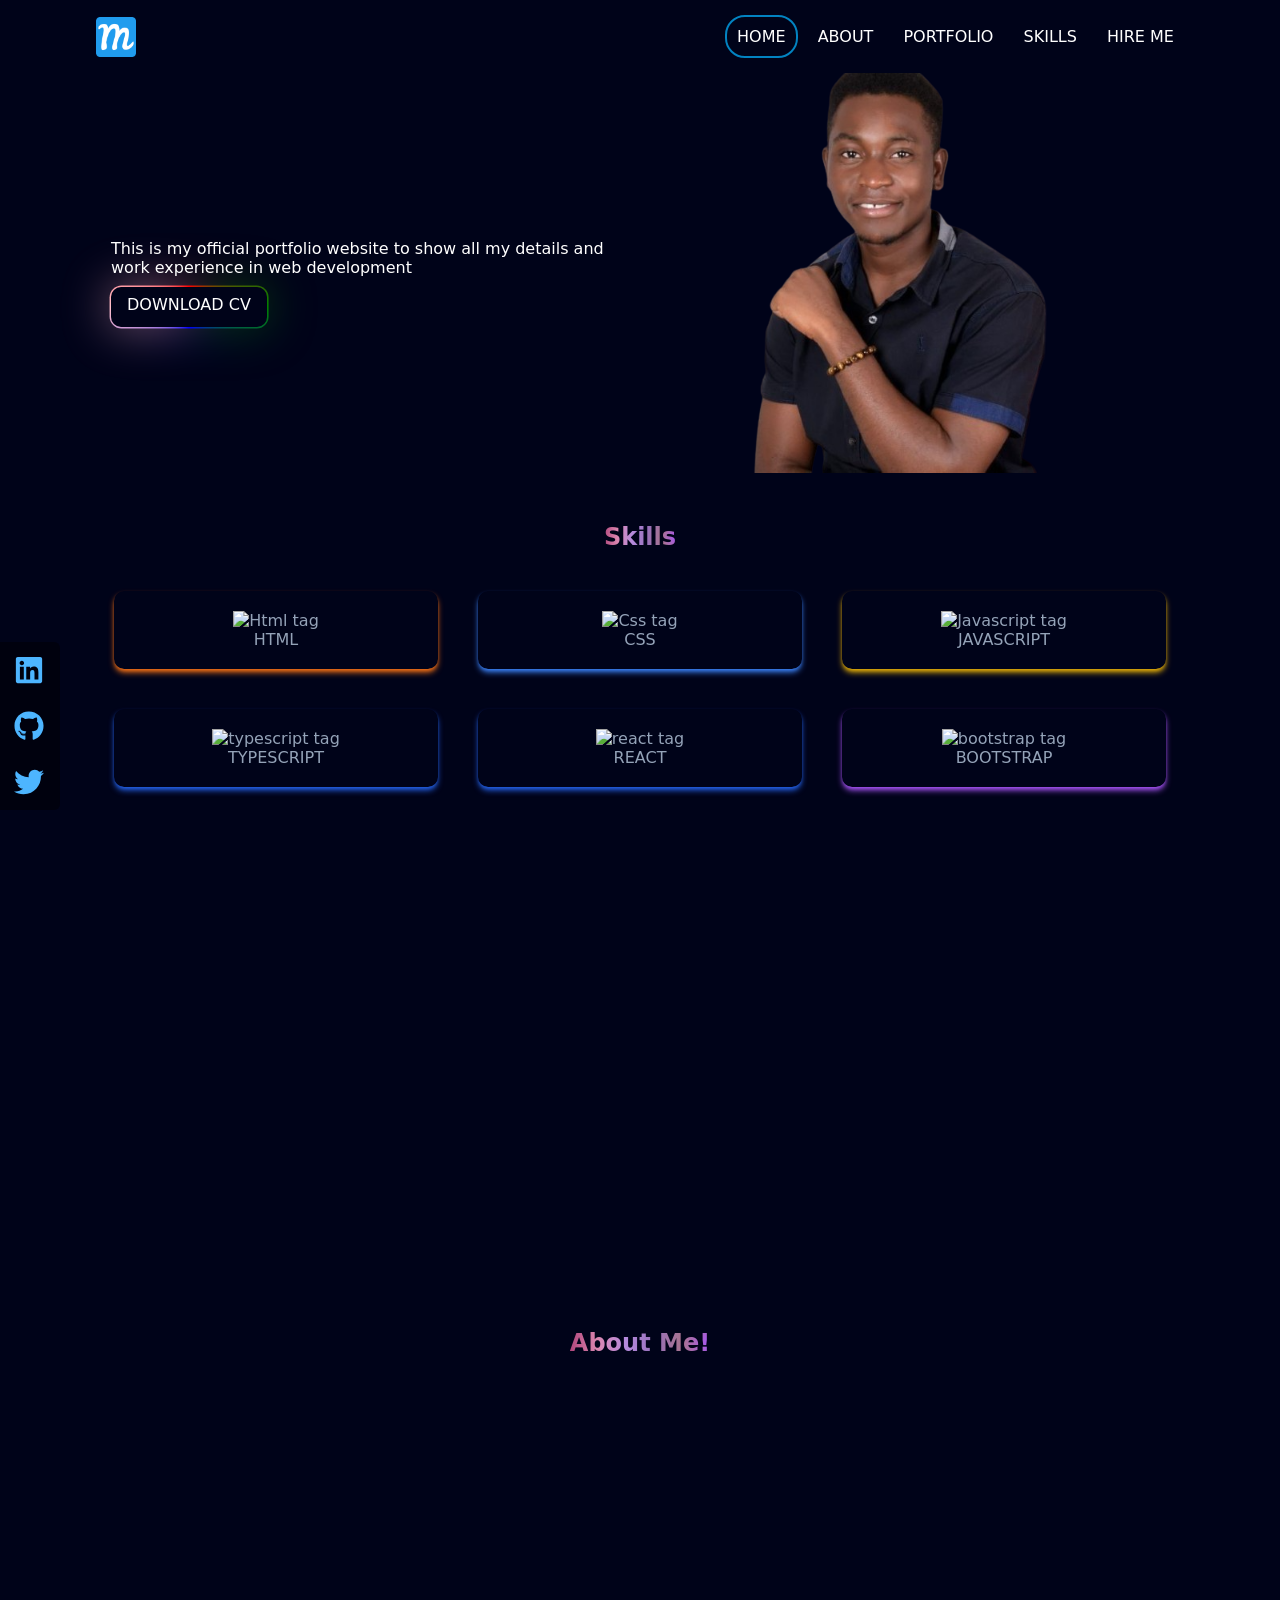
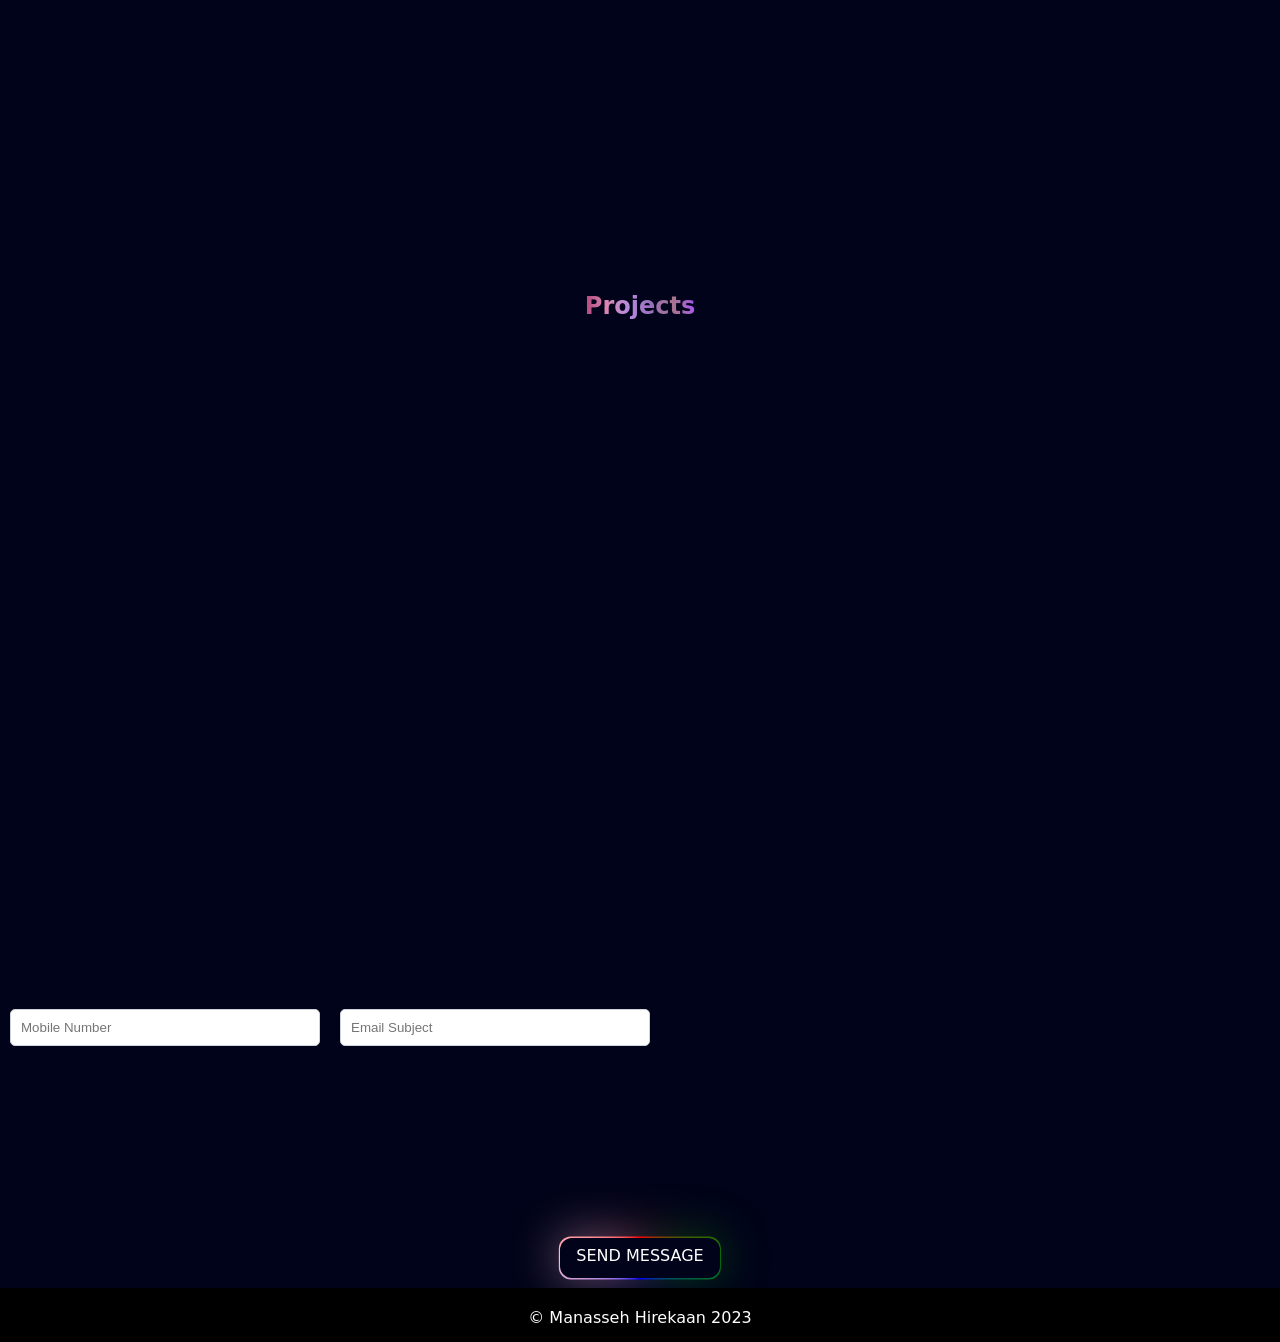
==== commit a9f66e23: "feat: contact form submit button" ====
--- a/index.html
+++ b/index.html
@@ -246,7 +246,7 @@
     <!-- Contact Section -->
     <section id="contact" class="contact">
       <h2 class="contact__heading text-center" data-aos="slide-right" data-aos-delay="50"><span class="heading_text">Contact <span class="me">Me!</span></span></h2>
-      <form action="https://formsubmit.co/b9cc0e3d5739965e11cf6fa63b0d27a2" class="form" method="post" >
+      <form action="https://formsubmit.co/b9cc0e3d5739965e11cf6fa63b0d27a2" class="contact-form" method="post" >
         <!-- honeypot -->
         <input type="text" name="_honey" style="display: none;" >
         <!-- Disable Captcha -->
@@ -304,10 +304,10 @@
           ></textarea>
         </div>
         <div class="text-center input-group">
-             <button
-              type="submit"
+             <span
+              onclick="handleFormSubmit(event)"
               class="btn btn--primary rounded-lg"
-            >Send message</button>
+            >Send message</span>
         </div>
       </form>
       <!-- socials--side  -->
--- a/css/styles.css
+++ b/css/styles.css
@@ -384,19 +384,19 @@
 
 
 
-/* form */
-.form{
+/* Contact Form */
+.contact-form{
     width: 80%;
     margin: auto;
 }
 @media screen and (min-width: 768px){
-    .form .grid--col-2{
+    .contact-form .grid--col-2{
         grid-template-columns: repeat(2, minmax(20px, 1fr));
     } 
 }
 
 @media screen and (min-width:550px) {
-    .form{
+    .contact-form{
         width: 50%;
     }
 }
@@ -415,8 +415,8 @@
     animation: shine 5s ease-out infinite;
 }
 .contact .input-group .btn::after{
-    width: calc(100% + 6px);
-    height: calc(100% + 6px);
+    width: calc(100% + 3px);
+    height: calc(100% + 3px);
 }
 .contact .input-group .btn{
     border-radius: 12px;
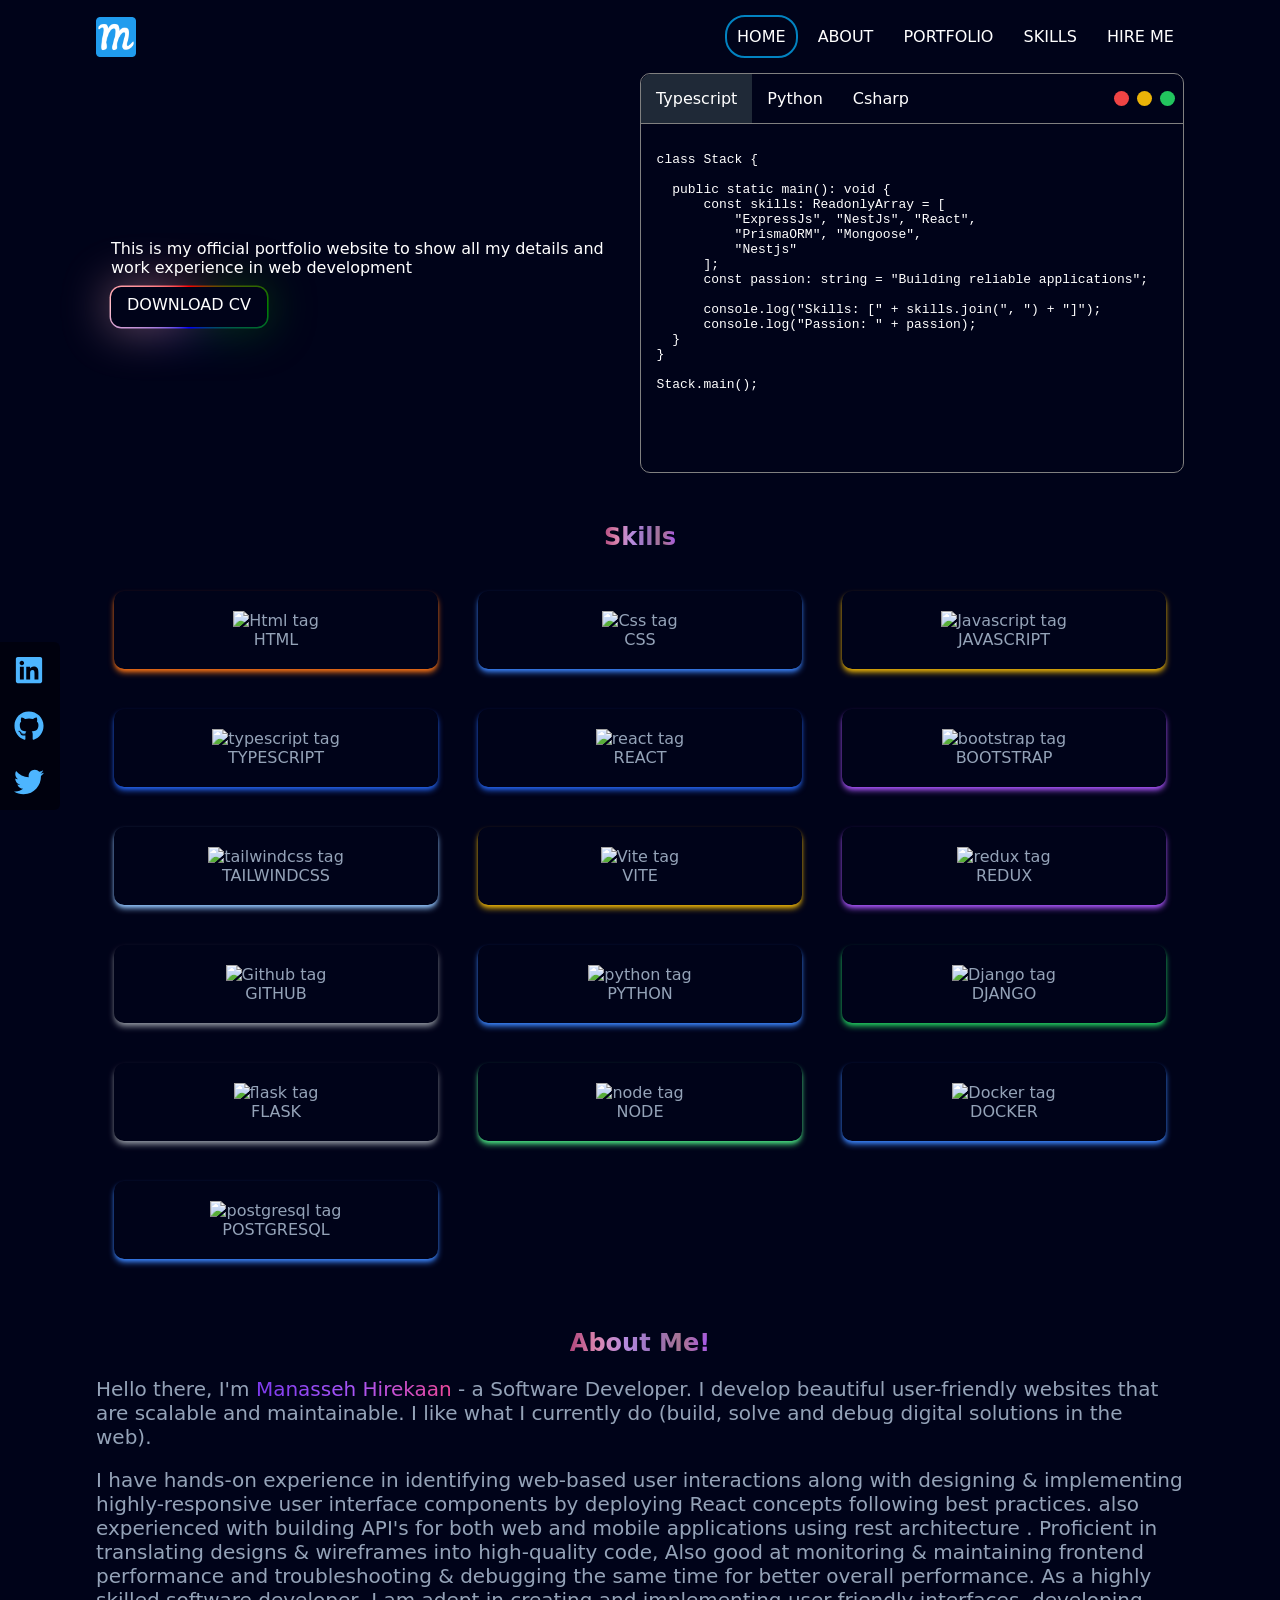
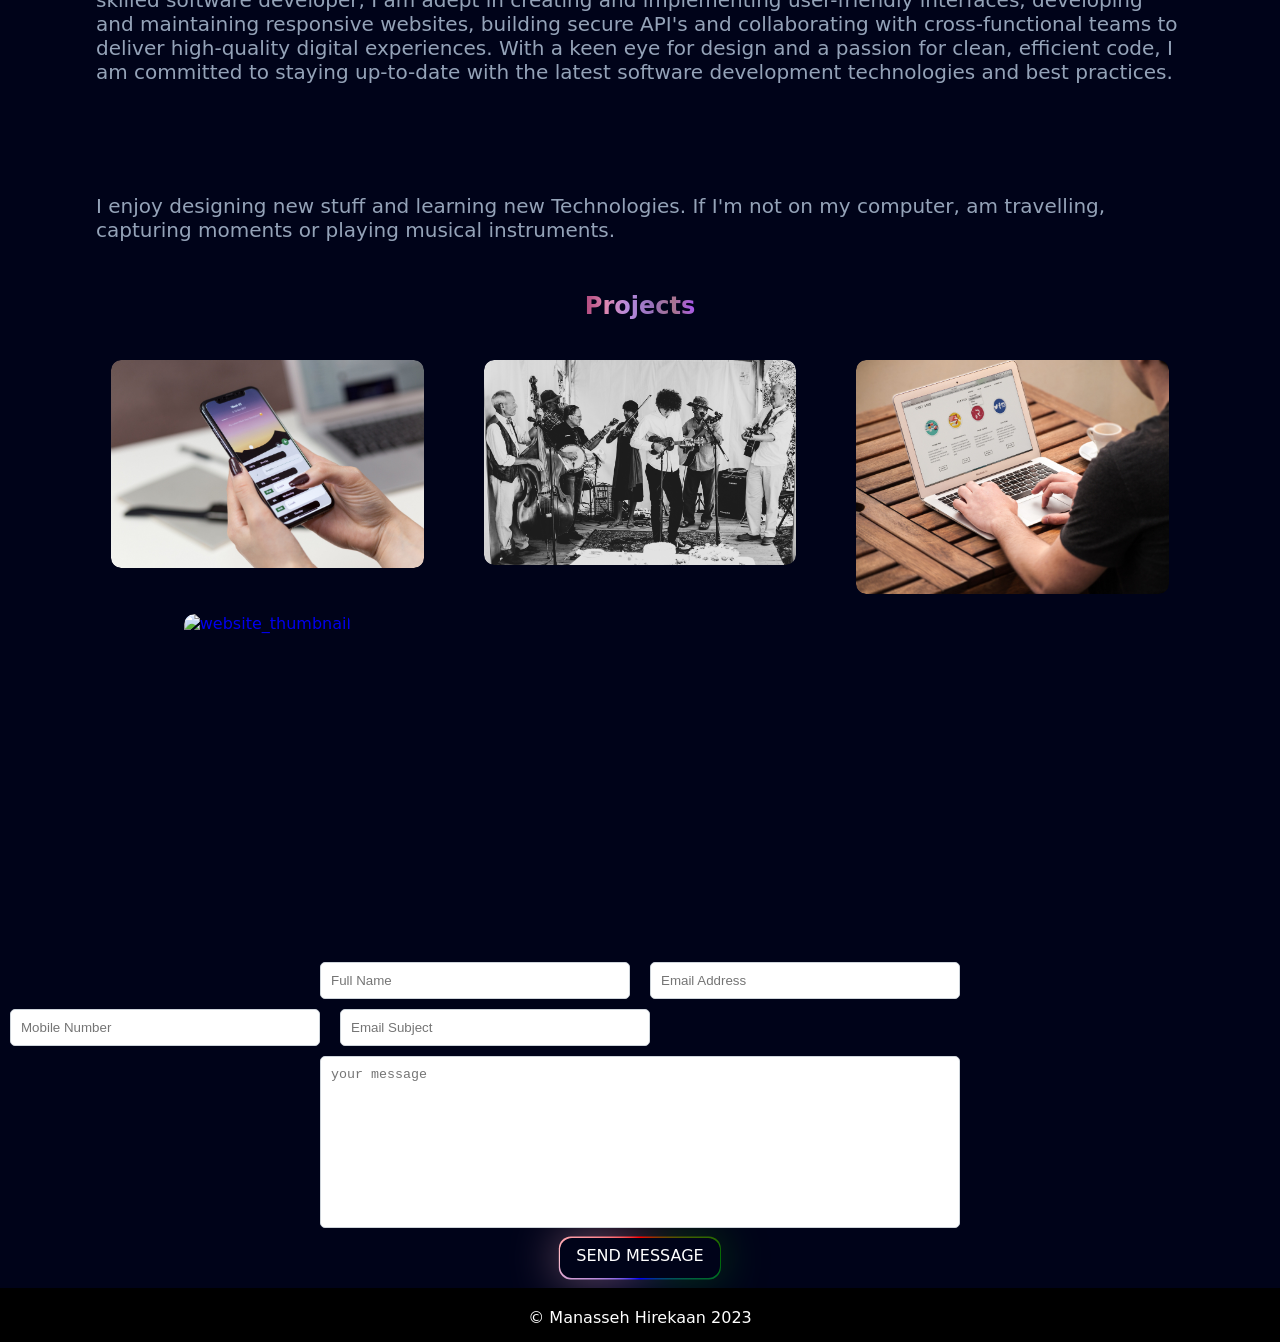
==== commit ce3adabb: "feat: stack in hero component section" ====
--- a/index.html
+++ b/index.html
@@ -51,14 +51,99 @@
           </a
         >
       </div>
-      <div class="portfolio--image-container" data-aos="fade-left">
-        <!-- <img class="img-fluid blob-image" src="images/blob.png" alt="" /> -->
+      <!-- porfolio image -->
+      <!-- <div class="portfolio--image-container" data-aos="fade-left">
+        <img class="img-fluid blob-image" src="images/blob.png" alt="" />
         <img
           src="images/manasseh(1).png"
           alt=""
           class="portfolio__image img-fluid"
         />
-      </div>
+      </div> -->
+      <div class="languages-container" style="
+       height: 400px; border: 1px solid gray; border-radius: 10px; overflow-x:auto;
+        overflow-y: auto;">
+        <div style=" display: flex; border-bottom: 1px solid gray;">
+          <div>
+            <ul style="margin-left: 0px; margin-top: 0px; margin-bottom: 0px; display: flex;">
+              <li class="active language-typescript" style="border-top-left-radius: 10px; padding: 15px; cursor: pointer;">Typescript</li>
+              <li class="language-python" style="padding: 15px; cursor: pointer;" >Python</li>
+              <li class="language-Csharp" style="padding: 15px; cursor: pointer;">Csharp</li>
+            </ul>
+          </div>
+          <div style="display: flex; margin-left: auto; margin-right: 8px; gap: 8px; align-items: center;">
+            <span style="display: inline-flex; background-color: #EF4444; width: 15px; height: 15px; border-radius: 50%; "></span>
+            <span style="display: inline-flex; background-color: #EAB308; width: 15px; height: 15px; border-radius: 50%; "></span>
+            <span style="display: inline-flex; background-color: #22C55E; width: 15px; height: 15px; border-radius: 50%; "></span>
+          </div>
+        </div>
+        <div>
+          <pre class="typescript">
+            <code>
+  class Stack {
+
+    public static main(): void {
+        const skills: ReadonlyArray<string> = [
+            "ExpressJs", "NestJs", "React",
+            "PrismaORM", "Mongoose",
+            "Nestjs"
+        ];
+        const passion: string = "Building reliable applications";
+    
+        console.log("Skills: [" + skills.join(", ") + "]");
+        console.log("Passion: " + passion);
+    }
+  }
+      
+  Stack.main();
+            </code>
+          </pre>
+          <pre class="python hidden">
+            <code>
+  class Stack:
+
+    @staticmethod
+    def main() -> None:
+        skills: tuple[str, ...] = (
+            "Python", "Django", "Flask",
+            "Django REST Framework", "PostgreSQL",
+            "Redis", "Celery", "Pytest",
+            "Docker", "Git", "REST APIs",
+            "Microservices", "CI/CD"
+        )
+
+        passion: str = "Building reliable applications"
+
+        print("Skills: [" + ", ".join(skills) + "]")
+        print("Passion: " + passion)
+
+  Stack.main()
+            </code>
+          </pre>
+          <pre class="csharp hidden">
+            <code>
+  using System;
+  using System.Linq;
+
+  class Stack {
+      public static void Main() {
+          var skills = new[] {
+              "ASP.NET Core", "Entity Framework", "xUnit",
+              "RabbitMQ"
+          };
+          var passion = "Building reliable applications";
+          
+          Console.WriteLine($"Skills: [{string.Join(", ", skills)}]");
+          Console.WriteLine($"Passion: {passion}");
+      }
+  }
+
+  Stack.Main();
+            </code>
+          </pre>
+        </div>
+      </div>
+
     </div>
     <!-- skills  -->
     <section class="skills " id="skills" >
@@ -312,7 +397,7 @@
       </form>
       <!-- socials--side  -->
     </section>
-    <div class="hidden">
+    <div class="socials--side--container">
       <ul class="socials--side">
         <a href="https://www.linkedin.com/in/manasseh-hirekaan/" target="_blank">
           <li >LinkedIN  <svg stroke="currentColor" fill="currentColor" stroke-width="0" viewBox="0 0 448 512" height="30" width="30" xmlns="http://www.w3.org/2000/svg" style="color: rgb(77, 181, 255);"><path d="M416 32H31.9C14.3 32 0 46.5 0 64.3v383.4C0 465.5 14.3 480 31.9 480H416c17.6 0 32-14.5 32-32.3V64.3c0-17.8-14.4-32.3-32-32.3zM135.4 416H69V202.2h66.5V416zm-33.2-243c-21.3 0-38.5-17.3-38.5-38.5S80.9 96 102.2 96c21.2 0 38.5 17.3 38.5 38.5 0 21.3-17.2 38.5-38.5 38.5zm282.1 243h-66.4V312c0-24.8-.5-56.7-34.5-56.7-34.6 0-39.9 27-39.9 54.9V416h-66.4V202.2h63.7v29.2h.9c8.9-16.8 30.6-34.5 62.9-34.5 67.2 0 79.7 44.3 79.7 101.9V416z"></path></svg>
--- a/css/styles.css
+++ b/css/styles.css
@@ -35,6 +35,13 @@
     text-align: center;
 }
 
+
+/* utility */
+
+
+.hidden{
+    display: none;
+}
 /* rounded */
 .rounded{
     border-radius: 10px;
@@ -52,7 +59,7 @@
     gap: 20px;
 }
 
-.active{
+.navbar__list .active{
     border: 2px solid #03a9f4c4;
 }
 /* list */
@@ -298,6 +305,10 @@
 
 }
 
+.languages-container .active {
+    background-color: #1F2937;
+}
+
 /* Projects */
 .projects{
     margin-top: var(--section-margin);
@@ -489,7 +500,7 @@
         padding-bottom: 15px;
         background-color: rgb(0 0 0/1);
     }
-    .hidden{
+    .socials--side--container{
         display: block;
         position: fixed;
         bottom: 10%;
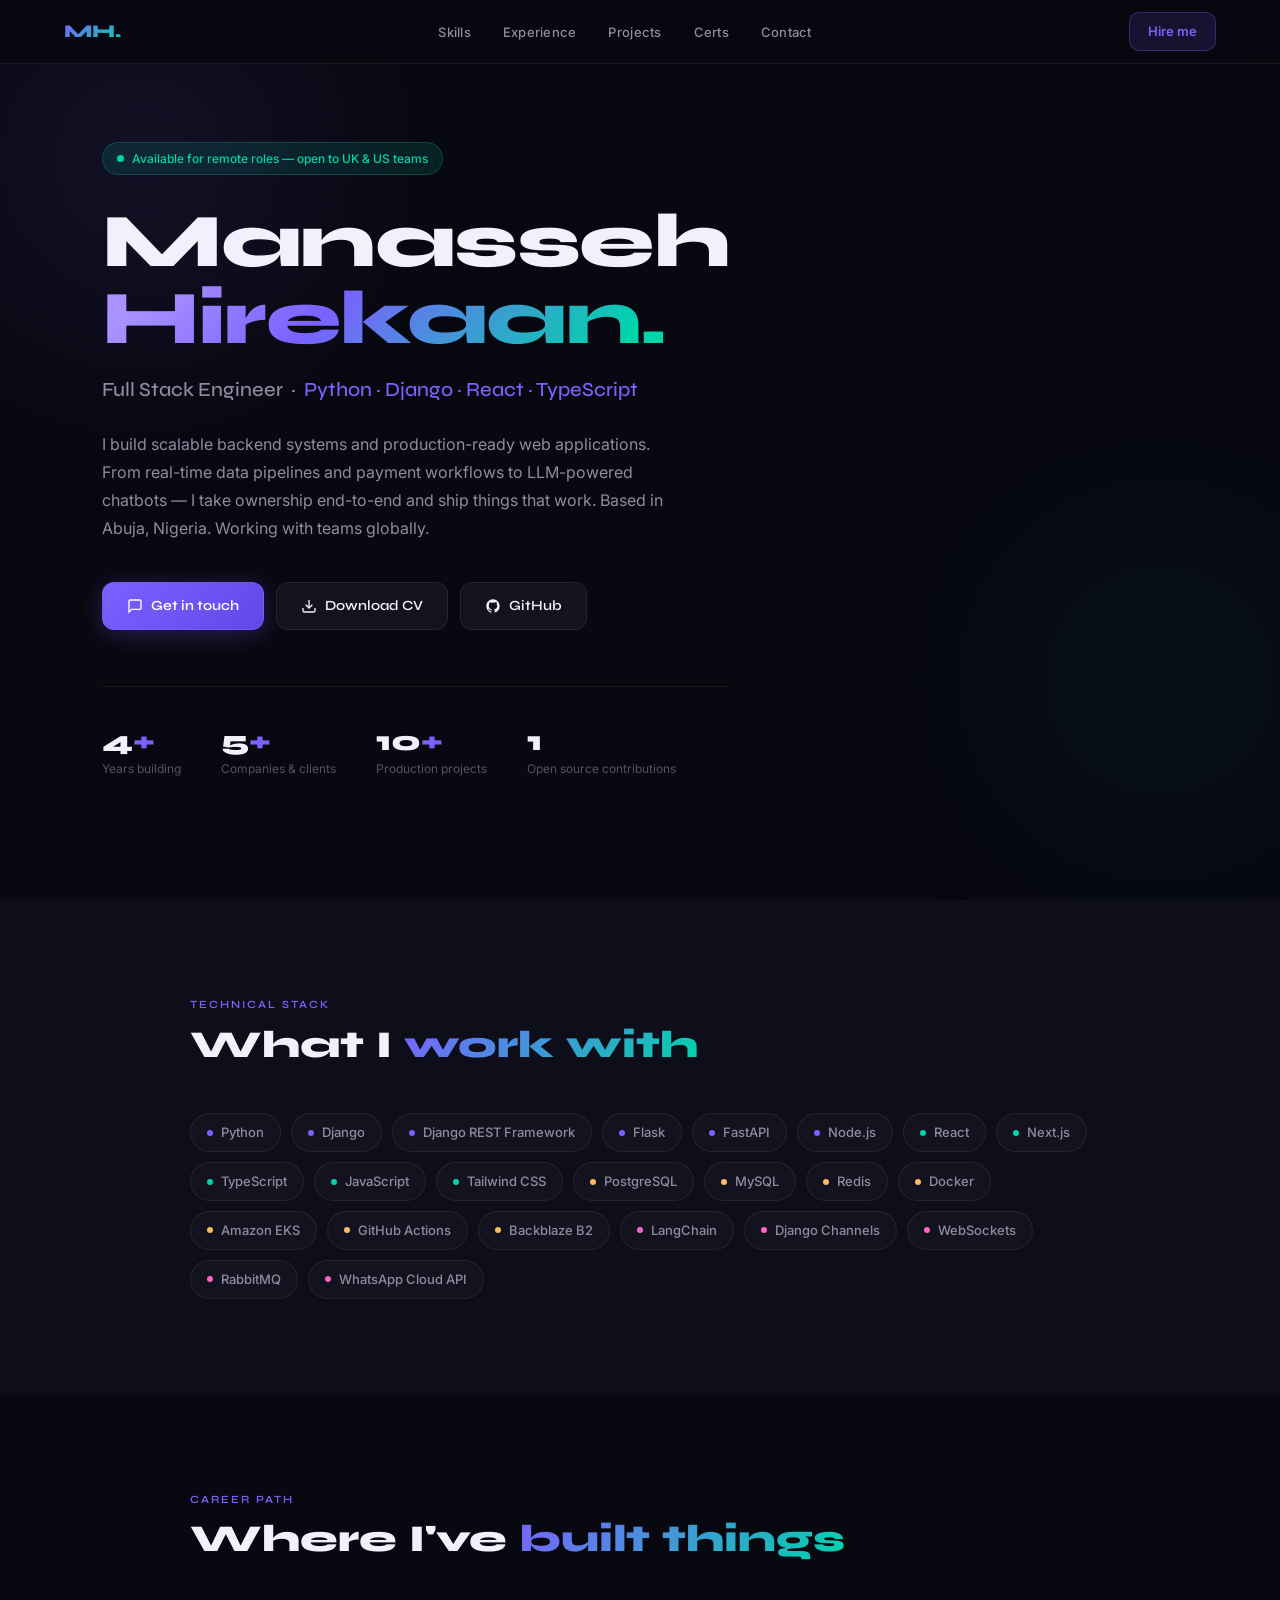
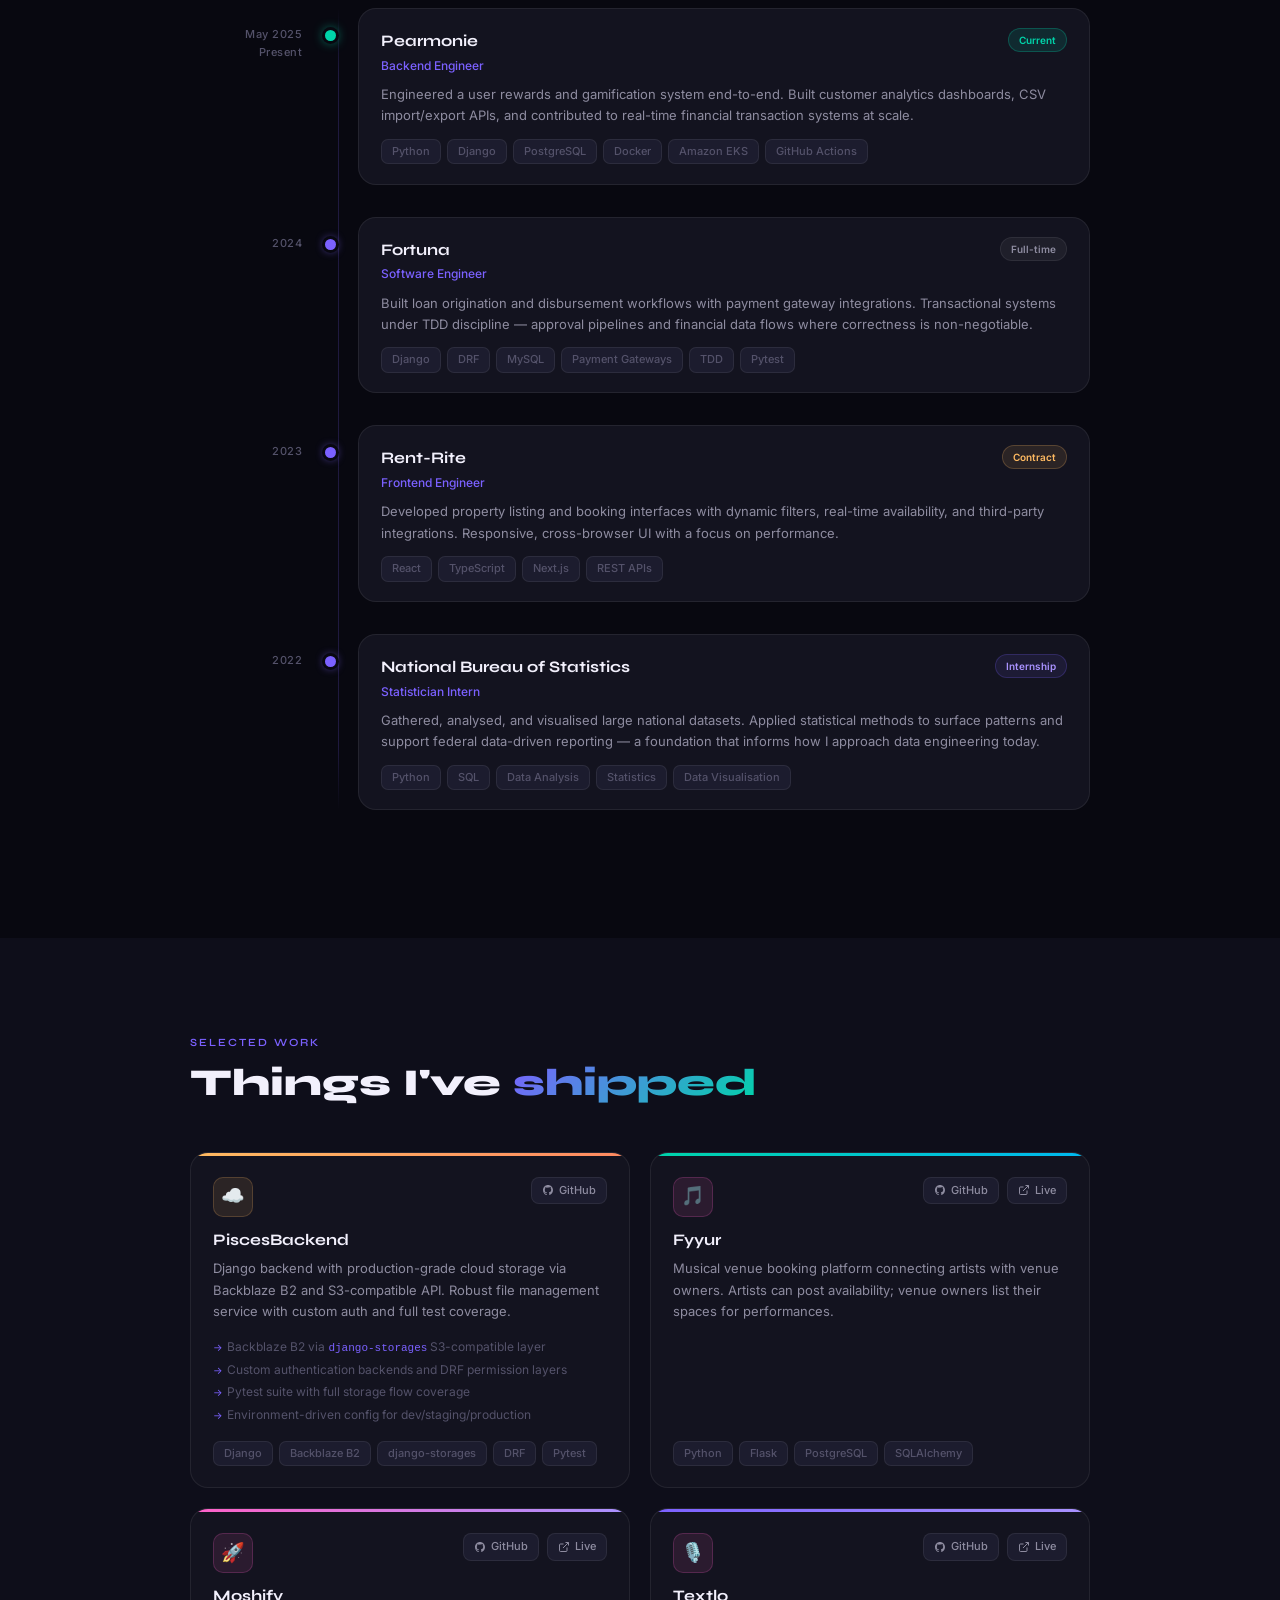
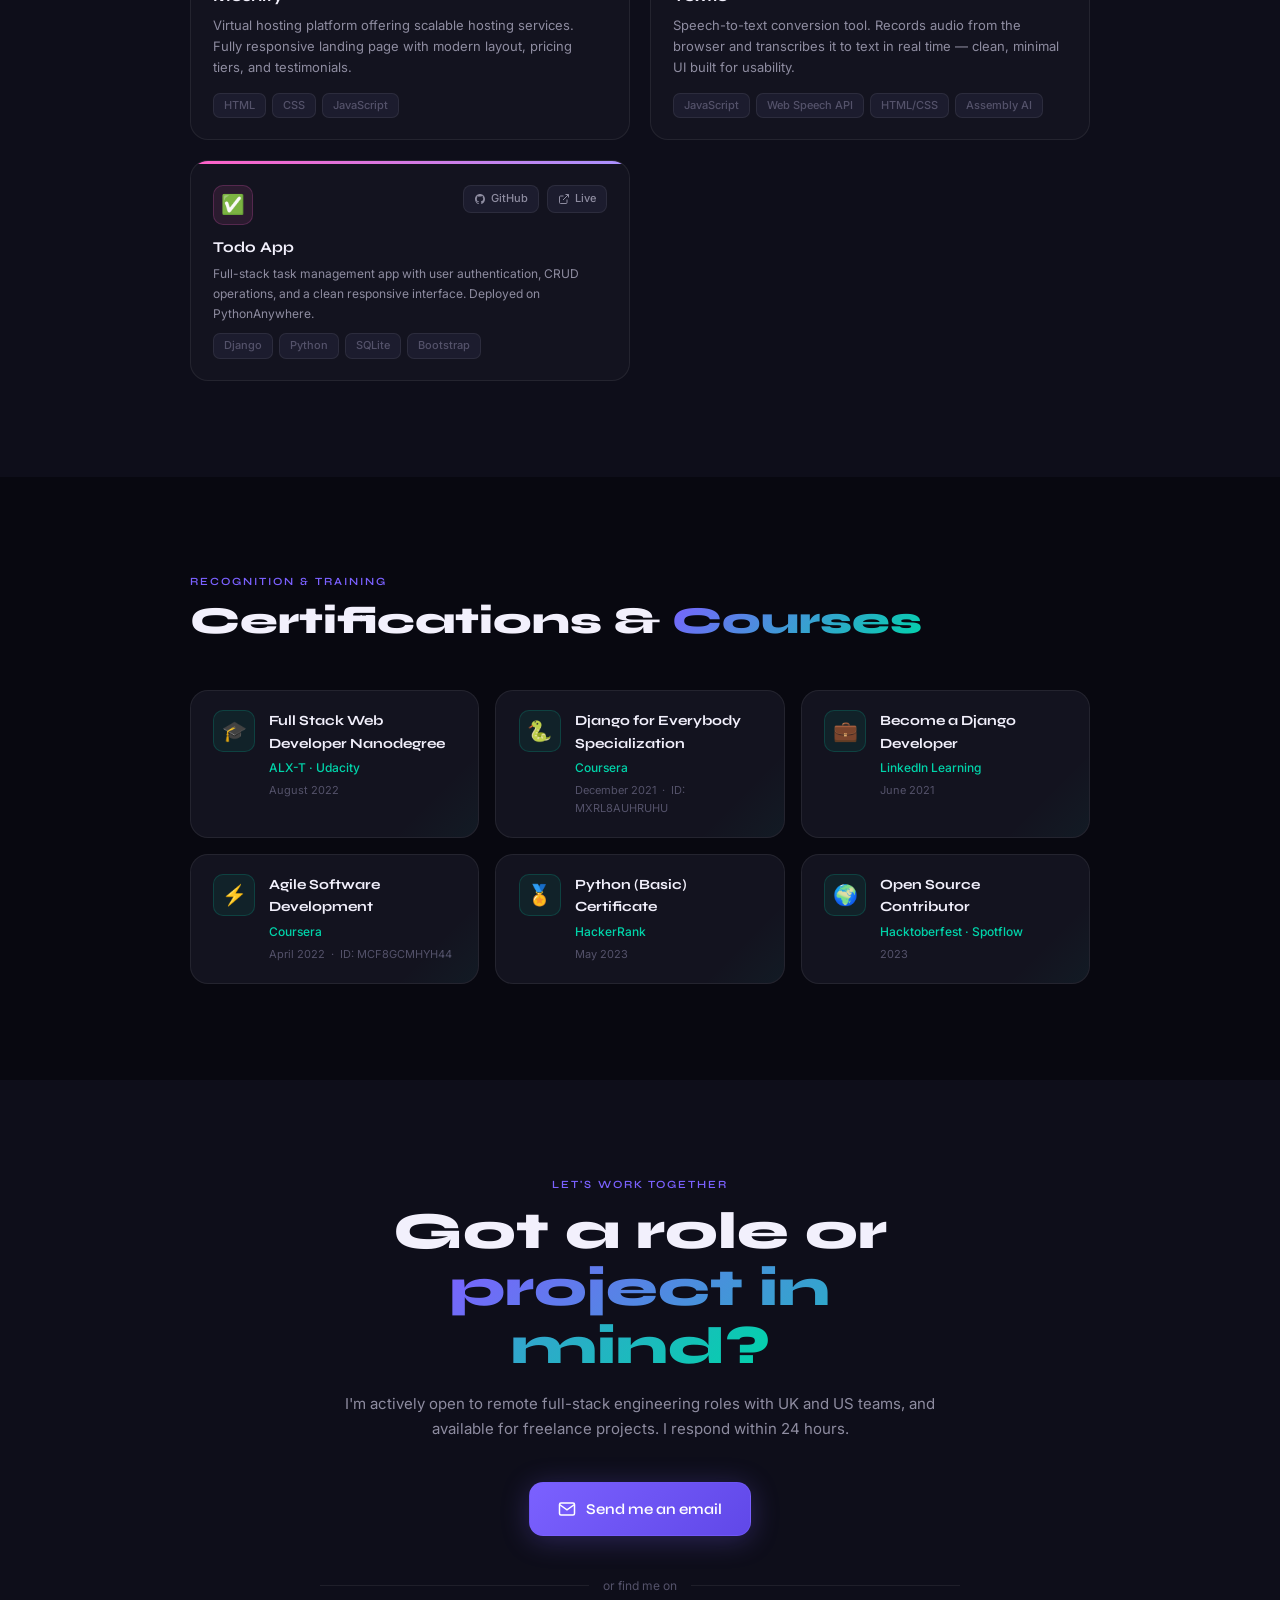
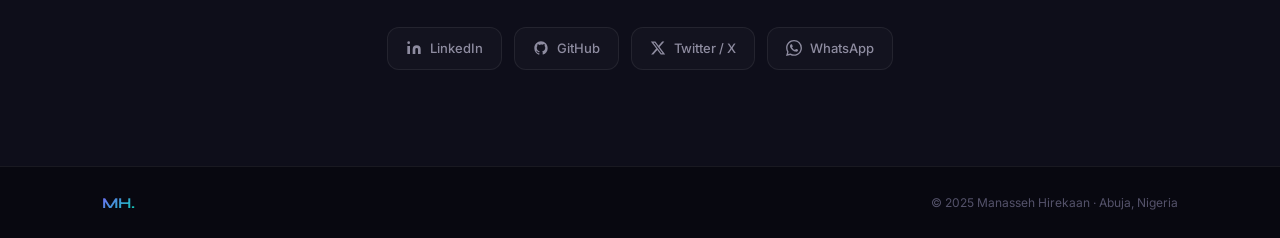
==== commit 5d6ae38c: "update portfolio" ====
--- a/index.html
+++ b/index.html
@@ -1,440 +1,649 @@
 <!DOCTYPE html>
 <html lang="en">
-  <head>
-    <meta charset="UTF-8" />
-    <meta http-equiv="X-UA-Compatible" content="IE=edge" />
-    <meta name="viewport" content="width=device-width, initial-scale=1.0" />
-    <link rel="shortcut icon" href="images/logo.png" type="image/png" />
-    <link rel="stylesheet" href="css/styles.css" />
-    <!-- cdn's -->
-    <link rel="stylesheet" href="https://unpkg.com/aos@next/dist/aos.css" />
-    <script src="https://unpkg.com/typed.js@2.0.16/dist/typed.umd.js"></script>
-    <title>Manasseh Hirekaan</title>
-  </head>
-  <body>
-    <nav class="navbar collapsible container">
-      <div class="navbar__brand">
-        <a href="#"
-          ><img class="img-fluid" src="images/logo.png" alt="my_logo"
-        /></a>
-      </div>
-      <div class="">
-        <svg class="icon navbar__toggler">
-          <use xlink:href="images/menu.svg#menu"></use>
-        </svg>
-      </div>
-      <div class="navbar__links">
-        <ul class="list navbar__list collapsible__content">
-          <li class="list__item nav__item active"><a href="#">Home</a></li>
-          <li class="list__item nav__item"><a href="#about-me">About</a></li>
-          <li class="list__item nav__item"><a href="#projects">Portfolio</a></li>
-          <li class="list__item nav__item"><a href="#skills">Skills</a></li>
-          <li class="list__item nav__item"><a href="#contact">hire me</a></li>
-        </ul>
-      </div>
-    </nav>
-    <div class="grid grid--col-2 container hero">
-      <div class="info" data-aos="fade-right">
-        <h2 class="info__heading">
-          <span class="typed-text"></span>
-        </h2>
-        <p class="info__text">
-          This is my official portfolio website to show all my details and work
-          experience in web development
-        </p>
-        <a
-          href="https://drive.google.com/uc?export=download&id=1VwtJlTG8NSYB0oGQQh1RUsKRTfMMKLoq"
-          download
-          class="btn btn--primary rounded"
-          >
-          Download CV
-          </a
-        >
-      </div>
-      <!-- porfolio image -->
-      <!-- <div class="portfolio--image-container" data-aos="fade-left">
-        <img class="img-fluid blob-image" src="images/blob.png" alt="" />
-        <img
-          src="images/manasseh(1).png"
-          alt=""
-          class="portfolio__image img-fluid"
-        />
+<head>
+<meta charset="UTF-8">
+<meta name="viewport" content="width=device-width, initial-scale=1.0">
+<link rel="stylesheet" href="css/styles.css">
+<link rel="shortcut icon" href="images/logo.png" type="image/x-icon">
+<title>Manasseh Hirekaan — Full Stack Engineer</title>
+<link href="https://fonts.googleapis.com/css2?family=Syne:wght@400;500;600;700;800&family=Inter:wght@300;400;500;600&display=swap" rel="stylesheet">
+<style>
+
+</style>
+</head>
+<body>
+
+<!-- ══════════════════════════════════════
+     NAV
+══════════════════════════════════════ -->
+<nav>
+  <div class="nav-logo">MH.</div>
+  <ul class="nav-links">
+    <li><a href="#skills">Skills</a></li>
+    <li><a href="#experience">Experience</a></li>
+    <li><a href="#projects">Projects</a></li>
+    <li><a href="#certifications">Certs</a></li>
+    <li><a href="#contact">Contact</a></li>
+  </ul>
+  <a href="#contact" class="nav-cta">Hire me</a>
+</nav>
+
+<!-- ══════════════════════════════════════
+     HERO
+══════════════════════════════════════ -->
+<section id="hero">
+  <div class="hero-blob blob-1"></div>
+  <div class="hero-blob blob-2"></div>
+
+  <div class="hero-inner">
+    <div class="hero-status">
+      <div class="status-dot"></div>
+      Available for remote roles — open to UK &amp; US teams
+    </div>
+
+    <h1 class="hero-name">
+      Manasseh<br>
+      <span class="grad">Hirekaan.</span>
+    </h1>
+
+    <p class="hero-title">
+      Full Stack Engineer &nbsp;·&nbsp; <span>Python · Django · React · TypeScript</span>
+    </p>
+
+    <p class="hero-desc">
+      I build scalable backend systems and production-ready web applications.
+      From real-time data pipelines and payment workflows to LLM-powered chatbots —
+      I take ownership end-to-end and ship things that work.
+      Based in Abuja, Nigeria. Working with teams globally.
+    </p>
+
+    <div class="hero-actions">
+      <a href="#contact" class="btn-primary">
+        <svg width="16" height="16" viewBox="0 0 24 24" fill="none" stroke="currentColor" stroke-width="2"><path d="M21 15a2 2 0 0 1-2 2H7l-4 4V5a2 2 0 0 1 2-2h14a2 2 0 0 1 2 2z"/></svg>
+        Get in touch
+      </a>
+      <a href="https://drive.google.com/uc?export=download&id=1JTzJHvAxaCLX-tBGeSff2Vja9QwJOQ8G" class="btn-secondary" target="_blank" rel="noopener">
+        <svg width="16" height="16" viewBox="0 0 24 24" fill="none" stroke="currentColor" stroke-width="2"><path d="M21 15v4a2 2 0 0 1-2 2H5a2 2 0 0 1-2-2v-4"/><polyline points="7 10 12 15 17 10"/><line x1="12" y1="15" x2="12" y2="3"/></svg>
+        Download CV
+      </a>
+      <a href="https://github.com/jackfros-glitch" class="btn-secondary" target="_blank" rel="noopener">
+        <svg width="16" height="16" viewBox="0 0 24 24" fill="currentColor"><path d="M12 2C6.48 2 2 6.58 2 12.26c0 4.54 2.87 8.39 6.84 9.75.5.09.68-.22.68-.49v-1.71c-2.78.62-3.37-1.37-3.37-1.37-.45-1.18-1.11-1.5-1.11-1.5-.91-.64.07-.63.07-.63 1 .07 1.53 1.06 1.53 1.06.89 1.57 2.34 1.12 2.91.86.09-.66.35-1.12.63-1.38-2.22-.26-4.56-1.14-4.56-5.07 0-1.12.39-2.03 1.03-2.75-.1-.26-.45-1.3.1-2.71 0 0 .84-.28 2.75 1.05A9.38 9.38 0 0 1 12 6.84c.85 0 1.71.12 2.51.34 1.91-1.33 2.75-1.05 2.75-1.05.55 1.41.2 2.45.1 2.71.64.72 1.03 1.63 1.03 2.75 0 3.94-2.34 4.81-4.57 5.06.36.32.68.94.68 1.9v2.82c0 .27.18.59.69.49C19.14 20.65 22 16.8 22 12.26 22 6.58 17.52 2 12 2z"/></svg>
+        GitHub
+      </a>
+    </div>
+
+    <div class="hero-stats">
+      <div class="stat-item">
+        <div class="stat-num">4<span>+</span></div>
+        <div class="stat-label">Years building</div>
+      </div>
+      <div class="stat-item">
+        <div class="stat-num">5<span>+</span></div>
+        <div class="stat-label">Companies &amp; clients</div>
+      </div>
+      <div class="stat-item">
+        <div class="stat-num">10<span>+</span></div>
+        <div class="stat-label">Production projects</div>
+      </div>
+      <div class="stat-item">
+        <div class="stat-num">1</div>
+        <div class="stat-label">Open source contributions</div>
+      </div>
+    </div>
+  </div>
+</section>
+
+<!-- ══════════════════════════════════════
+     SKILLS
+══════════════════════════════════════ -->
+<section id="skills" class="section">
+  <div class="max-w">
+    <div class="section-eyebrow reveal">Technical stack</div>
+    <h2 class="section-heading reveal">What I <span>work with</span></h2>
+    <div class="skills-grid reveal">
+      <!-- Backend -->
+      <span class="skill-pill"><span class="dot dot-purple"></span>Python</span>
+      <span class="skill-pill"><span class="dot dot-purple"></span>Django</span>
+      <span class="skill-pill"><span class="dot dot-purple"></span>Django REST Framework</span>
+      <span class="skill-pill"><span class="dot dot-purple"></span>Flask</span>
+      <span class="skill-pill"><span class="dot dot-purple"></span>FastAPI</span>
+      <span class="skill-pill"><span class="dot dot-purple"></span>Node.js</span>
+      <!-- Frontend -->
+      <span class="skill-pill"><span class="dot dot-teal"></span>React</span>
+      <span class="skill-pill"><span class="dot dot-teal"></span>Next.js</span>
+      <span class="skill-pill"><span class="dot dot-teal"></span>TypeScript</span>
+      <span class="skill-pill"><span class="dot dot-teal"></span>JavaScript</span>
+      <span class="skill-pill"><span class="dot dot-teal"></span>Tailwind CSS</span>
+      <!-- Data & Infra -->
+      <span class="skill-pill"><span class="dot dot-amber"></span>PostgreSQL</span>
+      <span class="skill-pill"><span class="dot dot-amber"></span>MySQL</span>
+      <span class="skill-pill"><span class="dot dot-amber"></span>Redis</span>
+      <span class="skill-pill"><span class="dot dot-amber"></span>Docker</span>
+      <span class="skill-pill"><span class="dot dot-amber"></span>Amazon EKS</span>
+      <span class="skill-pill"><span class="dot dot-amber"></span>GitHub Actions</span>
+      <span class="skill-pill"><span class="dot dot-amber"></span>Backblaze B2</span>
+      <!-- AI / Real-time -->
+      <span class="skill-pill"><span class="dot dot-pink"></span>LangChain</span>
+      <!-- <span class="skill-pill"><span class="dot dot-pink"></span>RAG</span> -->
+      <span class="skill-pill"><span class="dot dot-pink"></span>Django Channels</span>
+      <span class="skill-pill"><span class="dot dot-pink"></span>WebSockets</span>
+      <span class="skill-pill"><span class="dot dot-pink"></span>RabbitMQ</span>
+      <span class="skill-pill"><span class="dot dot-pink"></span>WhatsApp Cloud API</span>
+    </div>
+  </div>
+</section>
+
+<!-- ══════════════════════════════════════
+     EXPERIENCE
+══════════════════════════════════════ -->
+<section id="experience" class="section">
+  <div class="max-w">
+    <div class="section-eyebrow reveal">Career path</div>
+    <h2 class="section-heading reveal">Where I've <span>built things</span></h2>
+
+    <div class="timeline-wrapper">
+      <div class="timeline-track"></div>
+
+      <!-- Etravelar -->
+      <!-- <div class="timeline-item reveal">
+        <div class="t-meta">
+          <span class="t-date">2025<br>Incoming</span>
+          <div class="t-dot live"></div>
+        </div>
+        <div class="exp-card">
+          <div class="exp-top">
+            <div>
+              <div class="exp-company">Etravelar</div>
+              <div class="exp-role">Software Engineer · Data Analytics</div>
+            </div>
+            <span class="badge b-incoming">Incoming</span>
+          </div>
+          <p class="exp-desc">Joining a Nigerian digital-first Online Travel Agency as Software Engineer with an additional data analytics mandate. Building internal tooling, WhatsApp chatbot infrastructure, flight commission systems, and data pipelines.</p>
+          <div class="tags">
+            <span class="tag">Django</span><span class="tag">LangChain</span><span class="tag">WhatsApp Cloud API</span><span class="tag">Redis</span><span class="tag">Data Analytics</span>
+          </div>
+        </div>
       </div> -->
-      <div class="languages-container" style="
-       height: 400px; border: 1px solid gray; border-radius: 10px; overflow-x:auto;
-        overflow-y: auto;">
-        <div style=" display: flex; border-bottom: 1px solid gray;">
-          <div>
-            <ul style="margin-left: 0px; margin-top: 0px; margin-bottom: 0px; display: flex;">
-              <li class="active language-typescript" style="border-top-left-radius: 10px; padding: 15px; cursor: pointer;">Typescript</li>
-              <li class="language-python" style="padding: 15px; cursor: pointer;" >Python</li>
-              <li class="language-Csharp" style="padding: 15px; cursor: pointer;">Csharp</li>
-            </ul>
-          </div>
-          <div style="display: flex; margin-left: auto; margin-right: 8px; gap: 8px; align-items: center;">
-            <span style="display: inline-flex; background-color: #EF4444; width: 15px; height: 15px; border-radius: 50%; "></span>
-            <span style="display: inline-flex; background-color: #EAB308; width: 15px; height: 15px; border-radius: 50%; "></span>
-            <span style="display: inline-flex; background-color: #22C55E; width: 15px; height: 15px; border-radius: 50%; "></span>
-          </div>
-        </div>
+
+      <!-- Pearmonie -->
+      <div class="timeline-item reveal">
+        <div class="t-meta">
+          <span class="t-date">May 2025<br>Present</span>
+          <div class="t-dot live"></div>
+        </div>
+        <div class="exp-card">
+          <div class="exp-top">
+            <div>
+              <div class="exp-company">Pearmonie</div>
+              <div class="exp-role">Backend Engineer</div>
+            </div>
+            <span class="badge b-live">Current</span>
+          </div>
+          <p class="exp-desc">Engineered a user rewards and gamification system end-to-end. Built customer analytics dashboards, CSV import/export APIs, and contributed to real-time financial transaction systems at scale.</p>
+          <div class="tags">
+            <span class="tag">Python</span><span class="tag">Django</span><span class="tag">PostgreSQL</span><span class="tag">Docker</span><span class="tag">Amazon EKS</span><span class="tag">GitHub Actions</span>
+          </div>
+        </div>
+      </div>
+
+      <!-- Fortuna -->
+      <div class="timeline-item reveal">
+        <div class="t-meta">
+          <span class="t-date">2024</span>
+          <div class="t-dot"></div>
+        </div>
+        <div class="exp-card">
+          <div class="exp-top">
+            <div>
+              <div class="exp-company">Fortuna</div>
+              <div class="exp-role">Software Engineer</div>
+            </div>
+            <span class="badge b-full">Full-time</span>
+          </div>
+          <p class="exp-desc">Built loan origination and disbursement workflows with payment gateway integrations. Transactional systems under TDD discipline — approval pipelines and financial data flows where correctness is non-negotiable.</p>
+          <div class="tags">
+            <span class="tag">Django</span><span class="tag">DRF</span><span class="tag">MySQL</span><span class="tag">Payment Gateways</span><span class="tag">TDD</span><span class="tag">Pytest</span>
+          </div>
+        </div>
+      </div>
+
+      <!-- Rent-Rite -->
+      <div class="timeline-item reveal">
+        <div class="t-meta">
+          <span class="t-date">2023</span>
+          <div class="t-dot"></div>
+        </div>
+        <div class="exp-card">
+          <div class="exp-top">
+            <div>
+              <div class="exp-company">Rent-Rite</div>
+              <div class="exp-role">Frontend Engineer</div>
+            </div>
+            <span class="badge b-contract">Contract</span>
+          </div>
+          <p class="exp-desc">Developed property listing and booking interfaces with dynamic filters, real-time availability, and third-party integrations. Responsive, cross-browser UI with a focus on performance.</p>
+          <div class="tags">
+            <span class="tag">React</span><span class="tag">TypeScript</span><span class="tag">Next.js</span><span class="tag">REST APIs</span>
+          </div>
+        </div>
+      </div>
+
+      <!-- NBS -->
+      <div class="timeline-item reveal">
+        <div class="t-meta">
+          <span class="t-date">2022</span>
+          <div class="t-dot"></div>
+        </div>
+        <div class="exp-card">
+          <div class="exp-top">
+            <div>
+              <div class="exp-company">National Bureau of Statistics</div>
+              <div class="exp-role">Statistician Intern</div>
+            </div>
+            <span class="badge b-intern">Internship</span>
+          </div>
+          <p class="exp-desc">Gathered, analysed, and visualised large national datasets. Applied statistical methods to surface patterns and support federal data-driven reporting — a foundation that informs how I approach data engineering today.</p>
+          <div class="tags">
+            <span class="tag">Python</span><span class="tag">SQL</span><span class="tag">Data Analysis</span><span class="tag">Statistics</span><span class="tag">Data Visualisation</span>
+          </div>
+        </div>
+      </div>
+    </div>
+  </div>
+</section>
+
+<!-- ══════════════════════════════════════
+     PROJECTS
+══════════════════════════════════════ -->
+<section id="projects" class="section">
+  <div class="max-w">
+    <div class="section-eyebrow reveal">Selected work</div>
+    <h2 class="section-heading reveal">Things I've <span>shipped</span></h2>
+
+    <div class="projects-grid">
+
+      <!-- Crypto
+      <div class="proj-card reveal">
+        <div class="proj-bar bar-purple"></div>
+        <div class="proj-inner">
+          <div class="proj-top">
+            <div class="proj-icon i-purple">📈</div>
+            <div class="proj-links">
+              <a href="YOUR_GITHUB_LINK" target="_blank" rel="noopener" class="proj-link">
+                <svg viewBox="0 0 24 24" fill="currentColor" width="12" height="12"><path d="M12 2C6.48 2 2 6.58 2 12.26c0 4.54 2.87 8.39 6.84 9.75.5.09.68-.22.68-.49v-1.71c-2.78.62-3.37-1.37-3.37-1.37-.45-1.18-1.11-1.5-1.11-1.5-.91-.64.07-.63.07-.63 1 .07 1.53 1.06 1.53 1.06.89 1.57 2.34 1.12 2.91.86.09-.66.35-1.12.63-1.38-2.22-.26-4.56-1.14-4.56-5.07 0-1.12.39-2.03 1.03-2.75-.1-.26-.45-1.3.1-2.71 0 0 .84-.28 2.75 1.05A9.38 9.38 0 0 1 12 6.84c.85 0 1.71.12 2.51.34 1.91-1.33 2.75-1.05 2.75-1.05.55 1.41.2 2.45.1 2.71.64.72 1.03 1.63 1.03 2.75 0 3.94-2.34 4.81-4.57 5.06.36.32.68.94.68 1.9v2.82c0 .27.18.59.69.49C19.14 20.65 22 16.8 22 12.26 22 6.58 17.52 2 12 2z"/></svg>
+                GitHub
+              </a>
+              <a href="YOUR_LIVE_LINK" target="_blank" rel="noopener" class="proj-link">
+                <svg viewBox="0 0 24 24" fill="none" stroke="currentColor" stroke-width="2" width="12" height="12"><path d="M18 13v6a2 2 0 0 1-2 2H5a2 2 0 0 1-2-2V8a2 2 0 0 1 2-2h6"/><polyline points="15 3 21 3 21 9"/><line x1="10" y1="14" x2="21" y2="3"/></svg>
+                Live
+              </a>
+            </div>
+          </div>
+          <div class="proj-title">Real-Time Crypto Streaming Platform</div>
+          <p class="proj-desc">Production-grade real-time cryptocurrency data platform integrating live feeds from Bybit and Binance. Built for high-throughput, low-latency delivery across a Next.js dashboard.</p>
+          <ul class="proj-bullets">
+            <li>WebSocket feeds from Bybit &amp; Binance via MQTT (Mosquitto)</li>
+            <li>Custom <code style="font-size:11px;color:var(--accent)">useCryptoPrice</code> hook for live React state</li>
+            <li>Django Channels + Redis for scalable async message routing</li>
+            <li>NGINX reverse proxy with production deployment</li>
+          </ul>
+          <div class="tags">
+            <span class="tag">Django Channels</span><span class="tag">Redis</span><span class="tag">MQTT</span><span class="tag">Next.js</span><span class="tag">WebSockets</span><span class="tag">NGINX</span>
+          </div>
+        </div>
+      </div>
+
+      WhatsApp Chatbot
+      <div class="proj-card reveal">
+        <div class="proj-bar bar-teal"></div>
+        <div class="proj-inner">
+          <div class="proj-top">
+            <div class="proj-icon i-teal">💬</div>
+            <div class="proj-links">
+              <a href="YOUR_GITHUB_LINK" target="_blank" rel="noopener" class="proj-link">
+                <svg viewBox="0 0 24 24" fill="currentColor" width="12" height="12"><path d="M12 2C6.48 2 2 6.58 2 12.26c0 4.54 2.87 8.39 6.84 9.75.5.09.68-.22.68-.49v-1.71c-2.78.62-3.37-1.37-3.37-1.37-.45-1.18-1.11-1.5-1.11-1.5-.91-.64.07-.63.07-.63 1 .07 1.53 1.06 1.53 1.06.89 1.57 2.34 1.12 2.91.86.09-.66.35-1.12.63-1.38-2.22-.26-4.56-1.14-4.56-5.07 0-1.12.39-2.03 1.03-2.75-.1-.26-.45-1.3.1-2.71 0 0 .84-.28 2.75 1.05A9.38 9.38 0 0 1 12 6.84c.85 0 1.71.12 2.51.34 1.91-1.33 2.75-1.05 2.75-1.05.55 1.41.2 2.45.1 2.71.64.72 1.03 1.63 1.03 2.75 0 3.94-2.34 4.81-4.57 5.06.36.32.68.94.68 1.9v2.82c0 .27.18.59.69.49C19.14 20.65 22 16.8 22 12.26 22 6.58 17.52 2 12 2z"/></svg>
+                GitHub
+              </a>
+            </div>
+          </div>
+          <div class="proj-title">Etravelar WhatsApp Booking Chatbot</div>
+          <p class="proj-desc">Conversational AI travel assistant built on WhatsApp Cloud API. Handles flight queries, booking flows, and customer support through an LLM-powered Django backend.</p>
+          <ul class="proj-bullets">
+            <li>LangChain RAG pipeline for intelligent travel query handling</li>
+            <li>Redis session management for multi-turn conversations</li>
+            <li>WhatsApp Cloud API webhook integration with Django</li>
+            <li>Async task queue for non-blocking message processing</li>
+          </ul>
+          <div class="tags">
+            <span class="tag">Django</span><span class="tag">LangChain</span><span class="tag">Redis</span><span class="tag">WhatsApp API</span><span class="tag">RAG</span><span class="tag">LLM</span>
+          </div>
+        </div>
+      </div> -->
+
+      <!-- PiscesBackend -->
+      <div class="proj-card reveal">
+        <div class="proj-bar bar-amber"></div>
+        <div class="proj-inner">
+          <div class="proj-top">
+            <div class="proj-icon i-amber">☁️</div>
+            <div class="proj-links">
+              <a href="YOUR_GITHUB_LINK" target="_blank" rel="noopener" class="proj-link">
+                <svg viewBox="0 0 24 24" fill="currentColor" width="12" height="12"><path d="M12 2C6.48 2 2 6.58 2 12.26c0 4.54 2.87 8.39 6.84 9.75.5.09.68-.22.68-.49v-1.71c-2.78.62-3.37-1.37-3.37-1.37-.45-1.18-1.11-1.5-1.11-1.5-.91-.64.07-.63.07-.63 1 .07 1.53 1.06 1.53 1.06.89 1.57 2.34 1.12 2.91.86.09-.66.35-1.12.63-1.38-2.22-.26-4.56-1.14-4.56-5.07 0-1.12.39-2.03 1.03-2.75-.1-.26-.45-1.3.1-2.71 0 0 .84-.28 2.75 1.05A9.38 9.38 0 0 1 12 6.84c.85 0 1.71.12 2.51.34 1.91-1.33 2.75-1.05 2.75-1.05.55 1.41.2 2.45.1 2.71.64.72 1.03 1.63 1.03 2.75 0 3.94-2.34 4.81-4.57 5.06.36.32.68.94.68 1.9v2.82c0 .27.18.59.69.49C19.14 20.65 22 16.8 22 12.26 22 6.58 17.52 2 12 2z"/></svg>
+                GitHub
+              </a>
+            </div>
+          </div>
+          <div class="proj-title">PiscesBackend</div>
+          <p class="proj-desc">Django backend with production-grade cloud storage via Backblaze B2 and S3-compatible API. Robust file management service with custom auth and full test coverage.</p>
+          <ul class="proj-bullets">
+            <li>Backblaze B2 via <code style="font-size:11px;color:var(--accent)">django-storages</code> S3-compatible layer</li>
+            <li>Custom authentication backends and DRF permission layers</li>
+            <li>Pytest suite with full storage flow coverage</li>
+            <li>Environment-driven config for dev/staging/production</li>
+          </ul>
+          <div class="tags">
+            <span class="tag">Django</span><span class="tag">Backblaze B2</span><span class="tag">django-storages</span><span class="tag">DRF</span><span class="tag">Pytest</span>
+          </div>
+        </div>
+      </div>
+
+      <!-- Flight Commission Calculator -->
+      <!-- <div class="proj-card reveal">
+        <div class="proj-bar bar-pink"></div>
+        <div class="proj-inner">
+          <div class="proj-top">
+            <div class="proj-icon i-pink">✈️</div>
+            <div class="proj-links">
+              <a href="YOUR_GITHUB_LINK" target="_blank" rel="noopener" class="proj-link">
+                <svg viewBox="0 0 24 24" fill="currentColor" width="12" height="12"><path d="M12 2C6.48 2 2 6.58 2 12.26c0 4.54 2.87 8.39 6.84 9.75.5.09.68-.22.68-.49v-1.71c-2.78.62-3.37-1.37-3.37-1.37-.45-1.18-1.11-1.5-1.11-1.5-.91-.64.07-.63.07-.63 1 .07 1.53 1.06 1.53 1.06.89 1.57 2.34 1.12 2.91.86.09-.66.35-1.12.63-1.38-2.22-.26-4.56-1.14-4.56-5.07 0-1.12.39-2.03 1.03-2.75-.1-.26-.45-1.3.1-2.71 0 0 .84-.28 2.75 1.05A9.38 9.38 0 0 1 12 6.84c.85 0 1.71.12 2.51.34 1.91-1.33 2.75-1.05 2.75-1.05.55 1.41.2 2.45.1 2.71.64.72 1.03 1.63 1.03 2.75 0 3.94-2.34 4.81-4.57 5.06.36.32.68.94.68 1.9v2.82c0 .27.18.59.69.49C19.14 20.65 22 16.8 22 12.26 22 6.58 17.52 2 12 2z"/></svg>
+                GitHub
+              </a>
+              <a href="YOUR_LIVE_LINK" target="_blank" rel="noopener" class="proj-link">
+                <svg viewBox="0 0 24 24" fill="none" stroke="currentColor" stroke-width="2" width="12" height="12"><path d="M18 13v6a2 2 0 0 1-2 2H5a2 2 0 0 1-2-2V8a2 2 0 0 1 2-2h6"/><polyline points="15 3 21 3 21 9"/><line x1="10" y1="14" x2="21" y2="3"/></svg>
+                Live
+              </a>
+            </div>
+          </div>
+          <div class="proj-title">Flight Commission Calculator</div>
+          <p class="proj-desc">OTA tool for calculating proportional fare commissions on Amadeus/GDS-style itineraries. Built for real Etravelar operations — handles multi-segment, multi-pax fares accurately.</p>
+          <ul class="proj-bullets">
+            <li>OOXML parsing of electronic ticket receipts (.docx)</li>
+            <li>Largest Remainder Method for accurate fare proration</li>
+            <li>Handles multi-pax, multi-segment GDS itineraries</li>
+            <li>In active use at Etravelar for daily fare calculations</li>
+          </ul>
+          <div class="tags">
+            <span class="tag">Python</span><span class="tag">OOXML</span><span class="tag">GDS / Amadeus</span><span class="tag">Fare Calc</span><span class="tag">OTA</span>
+          </div>
+        </div>
+      </div> -->
+      <!-- Fyyur -->
+      <div class="proj-card reveal">
+        <div class="proj-bar bar-teal"></div>
+        <div class="proj-inner">
+          <div class="proj-top">
+            <div class="proj-icon i-pink">🎵</div>
+            <div class="proj-links">
+              <a href="YOUR_GITHUB_LINK" target="_blank" rel="noopener" class="proj-link">
+                <svg viewBox="0 0 24 24" fill="currentColor" width="12" height="12"><path d="M12 2C6.48 2 2 6.58 2 12.26c0 4.54 2.87 8.39 6.84 9.75.5.09.68-.22.68-.49v-1.71c-2.78.62-3.37-1.37-3.37-1.37-.45-1.18-1.11-1.5-1.11-1.5-.91-.64.07-.63.07-.63 1 .07 1.53 1.06 1.53 1.06.89 1.57 2.34 1.12 2.91.86.09-.66.35-1.12.63-1.38-2.22-.26-4.56-1.14-4.56-5.07 0-1.12.39-2.03 1.03-2.75-.1-.26-.45-1.3.1-2.71 0 0 .84-.28 2.75 1.05A9.38 9.38 0 0 1 12 6.84c.85 0 1.71.12 2.51.34 1.91-1.33 2.75-1.05 2.75-1.05.55 1.41.2 2.45.1 2.71.64.72 1.03 1.63 1.03 2.75 0 3.94-2.34 4.81-4.57 5.06.36.32.68.94.68 1.9v2.82c0 .27.18.59.69.49C19.14 20.65 22 16.8 22 12.26 22 6.58 17.52 2 12 2z"/></svg>
+                GitHub
+              </a>
+              <a href="https://fyyur-ensd.onrender.com/" target="_blank" rel="noopener" class="proj-link">
+                <svg viewBox="0 0 24 24" fill="none" stroke="currentColor" stroke-width="2" width="12" height="12"><path d="M18 13v6a2 2 0 0 1-2 2H5a2 2 0 0 1-2-2V8a2 2 0 0 1 2-2h6"/><polyline points="15 3 21 3 21 9"/><line x1="10" y1="14" x2="21" y2="3"/></svg>
+                Live
+              </a>
+            </div>
+          </div>
+          <div class="proj-title">Fyyur</div>
+          <p class="proj-desc">Musical venue booking platform connecting artists with venue owners. Artists can post availability; venue owners list their spaces for performances.</p>
+          <!-- <ul class="proj-bullets">
+            <li>OOXML parsing of electronic ticket receipts (.docx)</li>
+            <li>Largest Remainder Method for accurate fare proration</li>
+            <li>Handles multi-pax, multi-segment GDS itineraries</li>
+            <li>In active use at Etravelar for daily fare calculations</li>
+          </ul> -->
+          <div class="tags">
+            <span class="tag">Python</span><span class="tag">Flask</span><span class="tag">PostgreSQL</span><span class="tag">SQLAlchemy</span>
+          </div>
+        </div>
+      </div>
+      <!-- Moshify -->
+      <div class="proj-card reveal">
+        <div class="proj-bar bar-pink"></div>
+        <div class="proj-inner">
+          <div class="proj-top">
+            <div class="proj-icon i-pink">🚀</div>
+            <div class="proj-links">
+              <a href="#" target="_blank" rel="noopener" class="proj-link">
+                <svg viewBox="0 0 24 24" fill="currentColor" width="12" height="12"><path d="M12 2C6.48 2 2 6.58 2 12.26c0 4.54 2.87 8.39 6.84 9.75.5.09.68-.22.68-.49v-1.71c-2.78.62-3.37-1.37-3.37-1.37-.45-1.18-1.11-1.5-1.11-1.5-.91-.64.07-.63.07-.63 1 .07 1.53 1.06 1.53 1.06.89 1.57 2.34 1.12 2.91.86.09-.66.35-1.12.63-1.38-2.22-.26-4.56-1.14-4.56-5.07 0-1.12.39-2.03 1.03-2.75-.1-.26-.45-1.3.1-2.71 0 0 .84-.28 2.75 1.05A9.38 9.38 0 0 1 12 6.84c.85 0 1.71.12 2.51.34 1.91-1.33 2.75-1.05 2.75-1.05.55 1.41.2 2.45.1 2.71.64.72 1.03 1.63 1.03 2.75 0 3.94-2.34 4.81-4.57 5.06.36.32.68.94.68 1.9v2.82c0 .27.18.59.69.49C19.14 20.65 22 16.8 22 12.26 22 6.58 17.52 2 12 2z"/></svg>
+                GitHub
+              </a>
+              <a href="https://jazzy-syrniki-db99cd.netlify.app/" target="_blank" rel="noopener" class="proj-link">
+                <svg viewBox="0 0 24 24" fill="none" stroke="currentColor" stroke-width="2" width="12" height="12"><path d="M18 13v6a2 2 0 0 1-2 2H5a2 2 0 0 1-2-2V8a2 2 0 0 1 2-2h6"/><polyline points="15 3 21 3 21 9"/><line x1="10" y1="14" x2="21" y2="3"/></svg>
+                Live
+              </a>
+            </div>
+          </div>
+          <div class="proj-title">Moshify</div>
+          <p class="proj-desc">Virtual hosting platform offering scalable hosting services. Fully responsive landing page with modern layout, pricing tiers, and testimonials.</p>
+          <!-- <ul class="proj-bullets">
+            <li>OOXML parsing of electronic ticket receipts (.docx)</li>
+            <li>Largest Remainder Method for accurate fare proration</li>
+            <li>Handles multi-pax, multi-segment GDS itineraries</li>
+            <li>In active use at Etravelar for daily fare calculations</li>
+          </ul> -->
+          <div class="tags">
+            <span class="tag">HTML</span><span class="tag">CSS</span><span class="tag">JavaScript</span>
+          </div>
+        </div>
+      </div>
+
+      <!-- Textlo -->
+      <div class="proj-card reveal">
+        <div class="proj-bar bar-purple"></div>
+        <div class="proj-inner">
+          <div class="proj-top">
+            <div class="proj-icon i-pink">🎙️</div>
+            <div class="proj-links">
+              <a href="YOUR_GITHUB_LINK" target="_blank" rel="noopener" class="proj-link">
+                <svg viewBox="0 0 24 24" fill="currentColor" width="12" height="12"><path d="M12 2C6.48 2 2 6.58 2 12.26c0 4.54 2.87 8.39 6.84 9.75.5.09.68-.22.68-.49v-1.71c-2.78.62-3.37-1.37-3.37-1.37-.45-1.18-1.11-1.5-1.11-1.5-.91-.64.07-.63.07-.63 1 .07 1.53 1.06 1.53 1.06.89 1.57 2.34 1.12 2.91.86.09-.66.35-1.12.63-1.38-2.22-.26-4.56-1.14-4.56-5.07 0-1.12.39-2.03 1.03-2.75-.1-.26-.45-1.3.1-2.71 0 0 .84-.28 2.75 1.05A9.38 9.38 0 0 1 12 6.84c.85 0 1.71.12 2.51.34 1.91-1.33 2.75-1.05 2.75-1.05.55 1.41.2 2.45.1 2.71.64.72 1.03 1.63 1.03 2.75 0 3.94-2.34 4.81-4.57 5.06.36.32.68.94.68 1.9v2.82c0 .27.18.59.69.49C19.14 20.65 22 16.8 22 12.26 22 6.58 17.52 2 12 2z"/></svg>
+                GitHub
+              </a>
+              <a href="https://fyyur-ensd.onrender.com/" target="_blank" rel="noopener" class="proj-link">
+                <svg viewBox="0 0 24 24" fill="none" stroke="currentColor" stroke-width="2" width="12" height="12"><path d="M18 13v6a2 2 0 0 1-2 2H5a2 2 0 0 1-2-2V8a2 2 0 0 1 2-2h6"/><polyline points="15 3 21 3 21 9"/><line x1="10" y1="14" x2="21" y2="3"/></svg>
+                Live
+              </a>
+            </div>
+          </div>
+          <div class="proj-title">Textlo</div>
+          <p class="proj-desc">Speech-to-text conversion tool. Records audio from the browser and transcribes it to text in real time — clean, minimal UI built for usability.</p>
+          <!-- <ul class="proj-bullets">
+            <li>OOXML parsing of electronic ticket receipts (.docx)</li>
+            <li>Largest Remainder Method for accurate fare proration</li>
+            <li>Handles multi-pax, multi-segment GDS itineraries</li>
+            <li>In active use at Etravelar for daily fare calculations</li>
+          </ul> -->
+          <div class="tags">
+            <span class="tag">JavaScript</span><span class="tag">Web Speech API</span><span class="tag">HTML/CSS</span><span class="tag">Assembly AI</span>
+          </div>
+        </div>
+      </div>
+  
+      <div class="proj-card reveal">
+        <div class="proj-bar bar-pink"></div>
+        <div class="proj-inner">
+          <div class="proj-top">
+            <div class="proj-icon i-pink">✅</div>
+            <div class="proj-links">
+              <a href="YOUR_GITHUB_LINK" target="_blank" rel="noopener" class="proj-link">
+                <svg viewBox="0 0 24 24" fill="currentColor" width="12" height="12"><path d="M12 2C6.48 2 2 6.58 2 12.26c0 4.54 2.87 8.39 6.84 9.75.5.09.68-.22.68-.49v-1.71c-2.78.62-3.37-1.37-3.37-1.37-.45-1.18-1.11-1.5-1.11-1.5-.91-.64.07-.63.07-.63 1 .07 1.53 1.06 1.53 1.06.89 1.57 2.34 1.12 2.91.86.09-.66.35-1.12.63-1.38-2.22-.26-4.56-1.14-4.56-5.07 0-1.12.39-2.03 1.03-2.75-.1-.26-.45-1.3.1-2.71 0 0 .84-.28 2.75 1.05A9.38 9.38 0 0 1 12 6.84c.85 0 1.71.12 2.51.34 1.91-1.33 2.75-1.05 2.75-1.05.55 1.41.2 2.45.1 2.71.64.72 1.03 1.63 1.03 2.75 0 3.94-2.34 4.81-4.57 5.06.36.32.68.94.68 1.9v2.82c0 .27.18.59.69.49C19.14 20.65 22 16.8 22 12.26 22 6.58 17.52 2 12 2z"/></svg>
+                GitHub
+              </a>
+              <a href="https://jackfros.pythonanywhere.com/" target="_blank" rel="noopener" class="proj-link">
+                <svg viewBox="0 0 24 24" fill="none" stroke="currentColor" stroke-width="2" width="12" height="12"><path d="M18 13v6a2 2 0 0 1-2 2H5a2 2 0 0 1-2-2V8a2 2 0 0 1 2-2h6"/><polyline points="15 3 21 3 21 9"/><line x1="10" y1="14" x2="21" y2="3"/></svg>
+                Live
+              </a>
+            </div>
+          </div>
+          <div class="proj-title" style="font-size:15px; margin-bottom:5px;">Todo App</div>
+          <p class="proj-desc" style="font-size:12px; margin-bottom:10px;">Full-stack task management app with user authentication, CRUD operations, and a clean responsive interface. Deployed on PythonAnywhere.</p>
+          <!-- <ul class="proj-bullets">
+            <li>OOXML parsing of electronic ticket receipts (.docx)</li>
+            <li>Largest Remainder Method for accurate fare proration</li>
+            <li>Handles multi-pax, multi-segment GDS itineraries</li>
+            <li>In active use at Etravelar for daily fare calculations</li>
+          </ul> -->
+          <div class="tags">
+            <span class="tag">Django</span><span class="tag">Python</span><span class="tag">SQLite</span><span class="tag">Bootstrap</span>
+          </div>
+        </div>
+      </div>
+  
+    </div>
+  </div>
+</section>
+
+<!-- ══════════════════════════════════════
+     CERTIFICATIONS
+══════════════════════════════════════ -->
+<section id="certifications" class="section">
+  <div class="max-w">
+    <div class="section-eyebrow reveal">Recognition &amp; Training</div>
+    <h2 class="section-heading reveal">Certifications &amp; <span>Courses</span></h2>
+    <div class="cert-grid">
+
+      <!-- ALX-T Udacity Nanodegree -->
+      <div class="cert-card reveal">
+        <div class="cert-shimmer"></div>
+        <div class="cert-icon">🎓</div>
         <div>
-          <pre class="typescript">
-            <code>
-  class Stack {
-
-    public static main(): void {
-        const skills: ReadonlyArray<string> = [
-            "ExpressJs", "NestJs", "React",
-            "PrismaORM", "Mongoose",
-            "Nestjs"
-        ];
-        const passion: string = "Building reliable applications";
-    
-        console.log("Skills: [" + skills.join(", ") + "]");
-        console.log("Passion: " + passion);
-    }
-  }
-      
-  Stack.main();
-            </code>
-          </pre>
-          <pre class="python hidden">
-            <code>
-  class Stack:
-
-    @staticmethod
-    def main() -> None:
-        skills: tuple[str, ...] = (
-            "Python", "Django", "Flask",
-            "Django REST Framework", "PostgreSQL",
-            "Redis", "Celery", "Pytest",
-            "Docker", "Git", "REST APIs",
-            "Microservices", "CI/CD"
-        )
-
-        passion: str = "Building reliable applications"
-
-        print("Skills: [" + ", ".join(skills) + "]")
-        print("Passion: " + passion)
-
-  Stack.main()
-            </code>
-          </pre>
-          <pre class="csharp hidden">
-            <code>
-  using System;
-  using System.Linq;
-
-  class Stack {
-      public static void Main() {
-          var skills = new[] {
-              "ASP.NET Core", "Entity Framework", "xUnit",
-              "RabbitMQ"
-          };
-          var passion = "Building reliable applications";
-          
-          Console.WriteLine($"Skills: [{string.Join(", ", skills)}]");
-          Console.WriteLine($"Passion: {passion}");
-      }
-  }
-
-  Stack.Main();
-            </code>
-          </pre>
-        </div>
-      </div>
-
-    </div>
-    <!-- skills  -->
-    <section class="skills " id="skills" >
-      <h2 class="heading"><span class="heading_text">Skills</span></h2>
-      <div class="container grid grid--col-3 grid--col-2">
-        
-        <div class="card card--html" data-aos="zoom-in-up" data-aos-delay="100" data-aos-duration="1000">
-          <div style="text-align: center">
-            <img src="images/html.2ba4fabc69a89a8f71e6.png" alt="Html tag" />
-          </div>
-          <p style="text-align: center; color: #000">Html</p>
-        </div>
-        <div class="card card--css" data-aos="zoom-in-up" data-aos-delay="100" data-aos-duration="1000">
-          <div style="text-align: center">
-            <img src="images/css.69a82c2d9e45c933a9cb.png" alt="Css tag" />
-          </div>
-          <p style="text-align: center; color: #000">css</p>
-        </div>
-        <div class="card card--javascript" data-aos="zoom-in-up" data-aos-delay="100" data-aos-duration="1000">
-          <div style="text-align: center">
-            <img
-              src="images/javascript.1ccd6ef9bb1f9c84ef00.png"
-              alt="Javascript tag"
-            />
-          </div>
-          <p style="text-align: center; color: #000">Javascript</p>
-        </div>
-        <div class="card card--typescript" data-aos="zoom-in-up" data-aos-delay="100" data-aos-duration="1000">
-          <div style="text-align: center">
-            <img
-              src="images/typescript.1e3902edbe4c3f2970d8.png"
-              alt="typescript tag"
-            />
-          </div>
-          <p style="text-align: center; color: #000">typescript</p>
-        </div>
-        <div class="card card--react" data-aos="zoom-in-up" data-aos-delay="100" data-aos-duration="1000">
-          <div style="text-align: center">
-            <img src="images/react.0cf951a69d8e58f83f9d.png" alt="react tag" />
-          </div>
-          <p style="text-align: center; color: #000">react</p>
-        </div>
-        <div class="card card--bootstrap" data-aos="zoom-in-up" data-aos-delay="100" data-aos-duration="1000">
-          <div style="text-align: center">
-            <img src="images/bootstrap.a339df5a1ec7506d0f11.jpg" alt="bootstrap tag" />
-          </div>
-          <p style="text-align: center; color: #000">bootstrap</p>
-        </div>
-        <div class="card card--tailwindcss" data-aos="zoom-in-up" data-aos-delay="100" data-aos-duration="1000">
-          <div style="text-align: center">
-            <img src="images/tailwind.e47ac876b8d4d0bba47a.png" alt="tailwindcss tag" />
-          </div>
-          <p style="text-align: center; color: #000">tailwindcss</p>
-        </div>
-        <div class="card card--vite" data-aos="zoom-in-up" data-aos-delay="100" data-aos-duration="1000">
-          <div style="text-align: center">
-            <img src="images/vite.png" alt="Vite tag" />
-          </div>
-          <p style="text-align: center; color: #000">Vite</p>
-        </div>
-        <div class="card card--redux" data-aos="zoom-in-up" data-aos-delay="100" data-aos-duration="1000">
-          <div style="text-align: center">
-            <img src="images/redux.png" alt="redux tag" />
-          </div>
-          <p style="text-align: center; color: #000">redux</p>
-        </div>
-        <div class="card card--github" data-aos="zoom-in-up" data-aos-delay="100" data-aos-duration="1000">
-          <div style="text-align: center">
-            <img src="images/github3.png" alt="Github tag" />
-          </div>
-          <p style="text-align: center; color: #000">Github</p>
-        </div>
-        <div class="card card--python" data-aos="zoom-in-up" data-aos-delay="100" data-aos-duration="1000">
-          <div style="text-align: center">
-            <img src="images/python.jpeg" alt="python tag" />
-          </div>
-          <p style="text-align: center; color: #000">Python</p>
-        </div>
-        <div class="card card--django" data-aos="zoom-in-up" data-aos-delay="100" data-aos-duration="1000">
-          <div style="text-align: center">
-            <img src="images/django1.png" alt="Django tag" />
-          </div>
-          <p style="text-align: center; color: #000">Django</p>
-        </div>
-        <div class="card card--flask" data-aos="zoom-in-up" data-aos-delay="100" data-aos-duration="1000">
-          <div style="text-align: center">
-            <img src="images/flask1.png" alt="flask tag" />
-          </div>
-          <p style="text-align: center; color: #000">flask</p>
-        </div>
-        <div class="card card--node" data-aos="zoom-in-up" data-aos-delay="100" data-aos-duration="1000">
-          <div style="text-align: center">
-            <img src="images/node.png" alt="node tag" />
-          </div>
-          <p style="text-align: center; color: #000">Node</p>
-        </div>
-        <div class="card card--docker" data-aos="zoom-in-up" data-aos-delay="100" data-aos-duration="1000">
-          <div style="text-align: center">
-            <img src="images/docker.png" alt="Docker tag" />
-          </div>
-          <p style="text-align: center; color: #000">Docker</p>
-        </div>
-        <div class="card card--postgresql" data-aos="zoom-in-up" data-aos-delay="100" data-aos-duration="1000">
-          <div style="text-align: center">
-            <img src="images/postgres.png" alt="postgresql tag" />
-          </div>
-          <p style="text-align: center; color: #000">postgresql</p>
-        </div>
-      </div>
-    </section>
-
-    <section id="about-me">
-      <h2 class="heading"><span class="heading_text">About <span class="me">Me!</span></span></h2>
-      <div class="container">
-        <p data-aos="zoom-in" data-aos-delay="30" data-aos-duration="700">
-          Hello there, I'm <span class="name">Manasseh Hirekaan</span> - a Software Developer. I develop beautiful user-friendly websites that are scalable and maintainable. I like what I currently do (build, solve and debug digital solutions in the web).
-          </p>
-          <br>
-          <p data-aos="zoom-out" data-aos-delay="30" data-aos-duration="500">
-        I have  hands-on experience in identifying web-based user interactions along with designing & implementing highly-responsive user interface components by deploying React concepts following best practices. also experienced with building API's for both web and mobile applications using rest architecture . Proficient in translating designs & wireframes into high-quality code, Also good at monitoring & maintaining frontend performance and troubleshooting & debugging the same time for better overall performance. As a highly skilled software developer, I am adept in creating and implementing user-friendly interfaces, developing and maintaining responsive websites, building secure API's and collaborating with cross-functional teams to deliver high-quality digital experiences. With a keen eye for design and a passion for clean, efficient code, I am committed to staying up-to-date with the latest software development technologies and best practices.
-        </p>
-        <br>
-        <p data-aos="zoom-out" data-aos-delay="30" data-aos-duration="500">
-        Talking about my personality, I describe myself as a result-oriented person, great team player yet competent solo worker and an efficient individual. You can image me as a diligent and easygoing person with a good sense of humour.
-        </p>
-        <br>
-        <p data-aos="zoom-out" data-aos-delay="30" data-aos-duration="500">
-        I enjoy designing new stuff and learning new Technologies. If I'm not on my computer, am travelling, capturing moments or playing musical instruments.
-        </p>
-      </div>
-    </section>
-
-    <!-- Projects -->
-    <section id="projects" class="projects">
-      <h2 class="heading"><span class="heading_text">Projects</span></h2>
-      <div class="container grid grid--col-2 grid--col-3 cards">
-        <a href="https://jazzy-syrniki-db99cd.netlify.app/" target="_blank">
-          <div class="card" data-aos="zoom-in-down" data-aos-delay="100" data-aos-duration="1000">
-            <img class="img-fluid rounded" src="images/app.jpg" alt="" />
-            <div class="card__body">
-              <h3 class="card__heading">Moshify</h3>
-              <p class="card__text">
-                Moshify is a virtual hosting platform which renders hosting services to its customers at affordable prices.
-              </p>
-            </div>
-          </div>
-        </a>
-        <a href="https://fyyur-ensd.onrender.com/" target="_blank">
-          <div class="card" data-aos="zoom-in-down" data-aos-delay="100" data-aos-duration="1000">
-            <img class="img-fluid rounded" src="images/Fyyur.jpg" alt="" />
-            <div class="card__body">
-              <h3 class="card__heading">Fyyur</h3>
-              <p class="card__text">
-                Fyyur is a musical booking site for Artist and Venue Owners to post their venues for artists to perform at their venues.
-              </p>
-            </div>
-          </div>
-        </a>
-        <a href="https://jackfros.pythonanywhere.com/" target="_blank">
-          <div class="card" data-aos="zoom-in-down" data-aos-delay="100" data-aos-duration="1000">
-            <img class="img-fluid rounded" src="images/website.jpg" alt="" />
-            <div class="card__body">
-              <h3 class="card__heading">Todo App</h3>
-              <p class="card__text">
-                Todo App as the name implies it is a todo app for you to keep track of your todo's.
-              </p>
-            </div>
-          </div>
-                
-        </a>
-        <a href="https://textlo.netlify.app/" target="_blank">
-          <div class="card" data-aos="zoom-in-down" data-aos-delay="100" data-aos-duration="1000" style="height: 250px;">
-            <img class="img-fluid rounded" src="images/Textlo-lg.png" alt="website_thumbnail" />
-            <div class="card__body">
-              <h3 class="card__heading">Textlo</h3>
-              <p class="card__text">
-                Textlo is a an speech-to-text conversion tool.
-              </p>
-            </div>
-          </div>
-                </div>
-        </a>
-      </div>
-    </section>
-    <!-- Contact Section -->
-    <section id="contact" class="contact">
-      <h2 class="contact__heading text-center" data-aos="slide-right" data-aos-delay="50"><span class="heading_text">Contact <span class="me">Me!</span></span></h2>
-      <form action="https://formsubmit.co/b9cc0e3d5739965e11cf6fa63b0d27a2" class="contact-form" method="post" >
-        <!-- honeypot -->
-        <input type="text" name="_honey" style="display: none;" >
-        <!-- Disable Captcha -->
-        <input type="hidden" name="_captcha" value="false">
-        <!-- Success Page -->
-        <input type="hidden" name="_next" value="https://jackfros-glitch.github.io/manasseh/success.html">
-        <div class="grid grid--col-2 input-group gap-2">
-          <input
-            type="text"
-            name="fullname"
-            id="fullname"
-            class="input rounded-sm"
-            placeholder="Full Name"
-            required
-            data-aos="zoom-in" data-aos-delay="30"
-          />
-          <input
-            type="email"
-            name="email"
-            id="email"
-            class="input rounded-sm"
-            placeholder="Email Address"
-            required
-            data-aos="zoom-in" data-aos-delay="30"
-          />
-        </div>
-        <div class="grid grid--col-2 input-group gap-2">
-            <input
-              type="tel"
-              name="mobile_no"
-              id="mobile_no"
-              class="input rounded-sm"
-              placeholder="Mobile Number"
-              data-aos="slide-right" data-aos-delay="40"
-            />
-            <input
-              type="text"
-              name="subject"
-              id="subject"
-              class="input rounded-sm"
-              placeholder="Email Subject"
-              data-aos="slide-right" data-aos-delay="40"
-            />
-        </div>
-        <div class="grid input-group">
-          <textarea
-            name="message"
-            id="message"
-            cols="30"
-            rows="10"
-            class="textarea rounded-sm"
-            placeholder="your message"
-            required
-            data-aos="fade-up" data-aos-delay="50"
-          ></textarea>
-        </div>
-        <div class="text-center input-group">
-             <span
-              onclick="handleFormSubmit(event)"
-              class="btn btn--primary rounded-lg"
-            >Send message</span>
-        </div>
-      </form>
-      <!-- socials--side  -->
-    </section>
-    <div class="socials--side--container">
-      <ul class="socials--side">
-        <a href="https://www.linkedin.com/in/manasseh-hirekaan/" target="_blank">
-          <li >LinkedIN  <svg stroke="currentColor" fill="currentColor" stroke-width="0" viewBox="0 0 448 512" height="30" width="30" xmlns="http://www.w3.org/2000/svg" style="color: rgb(77, 181, 255);"><path d="M416 32H31.9C14.3 32 0 46.5 0 64.3v383.4C0 465.5 14.3 480 31.9 480H416c17.6 0 32-14.5 32-32.3V64.3c0-17.8-14.4-32.3-32-32.3zM135.4 416H69V202.2h66.5V416zm-33.2-243c-21.3 0-38.5-17.3-38.5-38.5S80.9 96 102.2 96c21.2 0 38.5 17.3 38.5 38.5 0 21.3-17.2 38.5-38.5 38.5zm282.1 243h-66.4V312c0-24.8-.5-56.7-34.5-56.7-34.6 0-39.9 27-39.9 54.9V416h-66.4V202.2h63.7v29.2h.9c8.9-16.8 30.6-34.5 62.9-34.5 67.2 0 79.7 44.3 79.7 101.9V416z"></path></svg>
-          </li>
-        </a>
-        <a href="https://github.com/jackfros-glitch" target="_blank">
-          <li>Github  <svg stroke="currentColor" fill="currentColor" stroke-width="0" viewBox="0 0 496 512" height="30" width="30" xmlns="http://www.w3.org/2000/svg" style="color: rgb(77, 181, 255);"><path d="M165.9 397.4c0 2-2.3 3.6-5.2 3.6-3.3.3-5.6-1.3-5.6-3.6 0-2 2.3-3.6 5.2-3.6 3-.3 5.6 1.3 5.6 3.6zm-31.1-4.5c-.7 2 1.3 4.3 4.3 4.9 2.6 1 5.6 0 6.2-2s-1.3-4.3-4.3-5.2c-2.6-.7-5.5.3-6.2 2.3zm44.2-1.7c-2.9.7-4.9 2.6-4.6 4.9.3 2 2.9 3.3 5.9 2.6 2.9-.7 4.9-2.6 4.6-4.6-.3-1.9-3-3.2-5.9-2.9zM244.8 8C106.1 8 0 113.3 0 252c0 110.9 69.8 205.8 169.5 239.2 12.8 2.3 17.3-5.6 17.3-12.1 0-6.2-.3-40.4-.3-61.4 0 0-70 15-84.7-29.8 0 0-11.4-29.1-27.8-36.6 0 0-22.9-15.7 1.6-15.4 0 0 24.9 2 38.6 25.8 21.9 38.6 58.6 27.5 72.9 20.9 2.3-16 8.8-27.1 16-33.7-55.9-6.2-112.3-14.3-112.3-110.5 0-27.5 7.6-41.3 23.6-58.9-2.6-6.5-11.1-33.3 2.6-67.9 20.9-6.5 69 27 69 27 20-5.6 41.5-8.5 62.8-8.5s42.8 2.9 62.8 8.5c0 0 48.1-33.6 69-27 13.7 34.7 5.2 61.4 2.6 67.9 16 17.7 25.8 31.5 25.8 58.9 0 96.5-58.9 104.2-114.8 110.5 9.2 7.9 17 22.9 17 46.4 0 33.7-.3 75.4-.3 83.6 0 6.5 4.6 14.4 17.3 12.1C428.2 457.8 496 362.9 496 252 496 113.3 383.5 8 244.8 8zM97.2 352.9c-1.3 1-1 3.3.7 5.2 1.6 1.6 3.9 2.3 5.2 1 1.3-1 1-3.3-.7-5.2-1.6-1.6-3.9-2.3-5.2-1zm-10.8-8.1c-.7 1.3.3 2.9 2.3 3.9 1.6 1 3.6.7 4.3-.7.7-1.3-.3-2.9-2.3-3.9-2-.6-3.6-.3-4.3.7zm32.4 35.6c-1.6 1.3-1 4.3 1.3 6.2 2.3 2.3 5.2 2.6 6.5 1 1.3-1.3.7-4.3-1.3-6.2-2.2-2.3-5.2-2.6-6.5-1zm-11.4-14.7c-1.6 1-1.6 3.6 0 5.9 1.6 2.3 4.3 3.3 5.6 2.3 1.6-1.3 1.6-3.9 0-6.2-1.4-2.3-4-3.3-5.6-2z"></path></svg>
-          </li>
-        </a>
-        <a href="https://twitter.com/awsome_ideas" target="_blank">
-          <li>Twitter  <svg stroke="currentColor" fill="currentColor" stroke-width="0" viewBox="0 0 512 512" height="30" width="30" xmlns="http://www.w3.org/2000/svg" style="color: rgb(77, 181, 255);"><path d="M459.37 151.716c.325 4.548.325 9.097.325 13.645 0 138.72-105.583 298.558-298.558 298.558-59.452 0-114.68-17.219-161.137-47.106 8.447.974 16.568 1.299 25.34 1.299 49.055 0 94.213-16.568 130.274-44.832-46.132-.975-84.792-31.188-98.112-72.772 6.498.974 12.995 1.624 19.818 1.624 9.421 0 18.843-1.3 27.614-3.573-48.081-9.747-84.143-51.98-84.143-102.985v-1.299c13.969 7.797 30.214 12.67 47.431 13.319-28.264-18.843-46.781-51.005-46.781-87.391 0-19.492 5.197-37.36 14.294-52.954 51.655 63.675 129.3 105.258 216.365 109.807-1.624-7.797-2.599-15.918-2.599-24.04 0-57.828 46.782-104.934 104.934-104.934 30.213 0 57.502 12.67 76.67 33.137 23.715-4.548 46.456-13.32 66.599-25.34-7.798 24.366-24.366 44.833-46.132 57.827 21.117-2.273 41.584-8.122 60.426-16.243-14.292 20.791-32.161 39.308-52.628 54.253z"></path></svg>
-          </li>
-        </a>
-      </ul>
-    </div>
-    <footer class="footer">
-      <ul class="socials">
-        <a href="https://www.linkedin.com/in/manasseh-hirekaan/" target="_blank">
-          <li><svg stroke="currentColor" fill="currentColor" stroke-width="0" viewBox="0 0 448 512" height="30" width="30" xmlns="http://www.w3.org/2000/svg" style="color: rgb(77, 181, 255);"><path d="M416 32H31.9C14.3 32 0 46.5 0 64.3v383.4C0 465.5 14.3 480 31.9 480H416c17.6 0 32-14.5 32-32.3V64.3c0-17.8-14.4-32.3-32-32.3zM135.4 416H69V202.2h66.5V416zm-33.2-243c-21.3 0-38.5-17.3-38.5-38.5S80.9 96 102.2 96c21.2 0 38.5 17.3 38.5 38.5 0 21.3-17.2 38.5-38.5 38.5zm282.1 243h-66.4V312c0-24.8-.5-56.7-34.5-56.7-34.6 0-39.9 27-39.9 54.9V416h-66.4V202.2h63.7v29.2h.9c8.9-16.8 30.6-34.5 62.9-34.5 67.2 0 79.7 44.3 79.7 101.9V416z"></path></svg>
-          </li>
-        </a>
-        <a href="https://github.com/jackfros-glitch" target="_blank">
-          <li><svg stroke="currentColor" fill="currentColor" stroke-width="0" viewBox="0 0 496 512" height="30" width="30" xmlns="http://www.w3.org/2000/svg" style="color: rgb(77, 181, 255);"><path d="M165.9 397.4c0 2-2.3 3.6-5.2 3.6-3.3.3-5.6-1.3-5.6-3.6 0-2 2.3-3.6 5.2-3.6 3-.3 5.6 1.3 5.6 3.6zm-31.1-4.5c-.7 2 1.3 4.3 4.3 4.9 2.6 1 5.6 0 6.2-2s-1.3-4.3-4.3-5.2c-2.6-.7-5.5.3-6.2 2.3zm44.2-1.7c-2.9.7-4.9 2.6-4.6 4.9.3 2 2.9 3.3 5.9 2.6 2.9-.7 4.9-2.6 4.6-4.6-.3-1.9-3-3.2-5.9-2.9zM244.8 8C106.1 8 0 113.3 0 252c0 110.9 69.8 205.8 169.5 239.2 12.8 2.3 17.3-5.6 17.3-12.1 0-6.2-.3-40.4-.3-61.4 0 0-70 15-84.7-29.8 0 0-11.4-29.1-27.8-36.6 0 0-22.9-15.7 1.6-15.4 0 0 24.9 2 38.6 25.8 21.9 38.6 58.6 27.5 72.9 20.9 2.3-16 8.8-27.1 16-33.7-55.9-6.2-112.3-14.3-112.3-110.5 0-27.5 7.6-41.3 23.6-58.9-2.6-6.5-11.1-33.3 2.6-67.9 20.9-6.5 69 27 69 27 20-5.6 41.5-8.5 62.8-8.5s42.8 2.9 62.8 8.5c0 0 48.1-33.6 69-27 13.7 34.7 5.2 61.4 2.6 67.9 16 17.7 25.8 31.5 25.8 58.9 0 96.5-58.9 104.2-114.8 110.5 9.2 7.9 17 22.9 17 46.4 0 33.7-.3 75.4-.3 83.6 0 6.5 4.6 14.4 17.3 12.1C428.2 457.8 496 362.9 496 252 496 113.3 383.5 8 244.8 8zM97.2 352.9c-1.3 1-1 3.3.7 5.2 1.6 1.6 3.9 2.3 5.2 1 1.3-1 1-3.3-.7-5.2-1.6-1.6-3.9-2.3-5.2-1zm-10.8-8.1c-.7 1.3.3 2.9 2.3 3.9 1.6 1 3.6.7 4.3-.7.7-1.3-.3-2.9-2.3-3.9-2-.6-3.6-.3-4.3.7zm32.4 35.6c-1.6 1.3-1 4.3 1.3 6.2 2.3 2.3 5.2 2.6 6.5 1 1.3-1.3.7-4.3-1.3-6.2-2.2-2.3-5.2-2.6-6.5-1zm-11.4-14.7c-1.6 1-1.6 3.6 0 5.9 1.6 2.3 4.3 3.3 5.6 2.3 1.6-1.3 1.6-3.9 0-6.2-1.4-2.3-4-3.3-5.6-2z"></path></svg>
-          </li>
-        </a>
-        <a href="https://twitter.com/awsome_ideas" target="_blank">
-          <li><svg stroke="currentColor" fill="currentColor" stroke-width="0" viewBox="0 0 512 512" height="30" width="30" xmlns="http://www.w3.org/2000/svg" style="color: rgb(77, 181, 255);"><path d="M459.37 151.716c.325 4.548.325 9.097.325 13.645 0 138.72-105.583 298.558-298.558 298.558-59.452 0-114.68-17.219-161.137-47.106 8.447.974 16.568 1.299 25.34 1.299 49.055 0 94.213-16.568 130.274-44.832-46.132-.975-84.792-31.188-98.112-72.772 6.498.974 12.995 1.624 19.818 1.624 9.421 0 18.843-1.3 27.614-3.573-48.081-9.747-84.143-51.98-84.143-102.985v-1.299c13.969 7.797 30.214 12.67 47.431 13.319-28.264-18.843-46.781-51.005-46.781-87.391 0-19.492 5.197-37.36 14.294-52.954 51.655 63.675 129.3 105.258 216.365 109.807-1.624-7.797-2.599-15.918-2.599-24.04 0-57.828 46.782-104.934 104.934-104.934 30.213 0 57.502 12.67 76.67 33.137 23.715-4.548 46.456-13.32 66.599-25.34-7.798 24.366-24.366 44.833-46.132 57.827 21.117-2.273 41.584-8.122 60.426-16.243-14.292 20.791-32.161 39.308-52.628 54.253z"></path></svg>
-          </li>
-        </a>
-       
-      </ul>
-      <p class="footer__copyright"> &copy; Manasseh Hirekaan 2023</p>
-    </footer>
-   
-    <script src="https://unpkg.com/aos@next/dist/aos.js"></script>
-     <!-- Load typed library from the CDN -->
-    <script src="https://unpkg.com/typed.js@2.0.16/dist/typed.umd.js"></script>
-    <script src="js/main.js"></script>
-  </body>
+          <div class="cert-name">Full Stack Web Developer Nanodegree</div>
+          <div class="cert-issuer">ALX-T · Udacity</div>
+          <div class="cert-date">August 2022</div>
+        </div>
+      </div>
+
+      <!-- Django for Everybody - Coursera -->
+      <div class="cert-card reveal">
+        <div class="cert-shimmer"></div>
+        <div class="cert-icon">🐍</div>
+        <div>
+          <div class="cert-name">Django for Everybody Specialization</div>
+          <div class="cert-issuer">Coursera</div>
+          <div class="cert-date">December 2021 &nbsp;·&nbsp; ID: MXRL8AUHRUHU</div>
+        </div>
+      </div>
+
+      <!-- Become a Django Developer - LinkedIn -->
+      <div class="cert-card reveal">
+        <div class="cert-shimmer"></div>
+        <div class="cert-icon">💼</div>
+        <div>
+          <div class="cert-name">Become a Django Developer</div>
+          <div class="cert-issuer">LinkedIn Learning</div>
+          <div class="cert-date">June 2021</div>
+        </div>
+      </div>
+
+      <!-- Agile Software Development - Coursera -->
+      <div class="cert-card reveal">
+        <div class="cert-shimmer"></div>
+        <div class="cert-icon">⚡</div>
+        <div>
+          <div class="cert-name">Agile Software Development</div>
+          <div class="cert-issuer">Coursera</div>
+          <div class="cert-date">April 2022 &nbsp;·&nbsp; ID: MCF8GCMHYH44</div>
+        </div>
+      </div>
+
+      <!-- HackerRank Python -->
+      <div class="cert-card reveal">
+        <div class="cert-shimmer"></div>
+        <div class="cert-icon">🏅</div>
+        <div>
+          <div class="cert-name">Python (Basic) Certificate</div>
+          <div class="cert-issuer">HackerRank</div>
+          <div class="cert-date">May 2023</div>
+        </div>
+      </div>
+
+      <!-- Open Source -->
+      <div class="cert-card reveal">
+        <div class="cert-shimmer"></div>
+        <div class="cert-icon">🌍</div>
+        <div>
+          <div class="cert-name">Open Source Contributor</div>
+          <div class="cert-issuer">Hacktoberfest · Spotflow</div>
+          <div class="cert-date">2023</div>
+        </div>
+      </div>
+
+    </div>
+  </div>
+</section>
+
+<!-- ══════════════════════════════════════
+     CONTACT
+══════════════════════════════════════ -->
+<section id="contact" class="section">
+  <div class="contact-inner">
+    <div class="section-eyebrow reveal" style="text-align:center">Let's work together</div>
+    <h2 class="contact-heading reveal">
+      Got a role or<br><span>project in mind?</span>
+    </h2>
+    <p class="contact-sub reveal">
+      I'm actively open to remote full-stack engineering roles with UK and US teams,
+      and available for freelance projects. I respond within 24 hours.
+    </p>
+
+    <div class="reveal">
+      <a href="mailto:YOUR_EMAIL_HERE" class="contact-email">
+        <svg width="18" height="18" viewBox="0 0 24 24" fill="none" stroke="currentColor" stroke-width="2"><path d="M4 4h16c1.1 0 2 .9 2 2v12c0 1.1-.9 2-2 2H4c-1.1 0-2-.9-2-2V6c0-1.1.9-2 2-2z"/><polyline points="22,6 12,13 2,6"/></svg>
+        Send me an email
+      </a>
+    </div>
+
+    <div class="contact-divider reveal">or find me on</div>
+
+    <div class="social-links reveal">
+      <a href="https://www.linkedin.com/in/manasseh-hirekaan/" target="_blank" rel="noopener" class="social-link">
+        <svg viewBox="0 0 24 24" fill="currentColor"><path d="M16 8a6 6 0 0 1 6 6v7h-4v-7a2 2 0 0 0-2-2 2 2 0 0 0-2 2v7h-4v-7a6 6 0 0 1 6-6z"/><rect x="2" y="9" width="4" height="12"/><circle cx="4" cy="4" r="2"/></svg>
+        LinkedIn
+      </a>
+      <a href="https://github.com/jackfros-glitch" target="_blank" rel="noopener" class="social-link">
+        <svg viewBox="0 0 24 24" fill="currentColor"><path d="M12 2C6.48 2 2 6.58 2 12.26c0 4.54 2.87 8.39 6.84 9.75.5.09.68-.22.68-.49v-1.71c-2.78.62-3.37-1.37-3.37-1.37-.45-1.18-1.11-1.5-1.11-1.5-.91-.64.07-.63.07-.63 1 .07 1.53 1.06 1.53 1.06.89 1.57 2.34 1.12 2.91.86.09-.66.35-1.12.63-1.38-2.22-.26-4.56-1.14-4.56-5.07 0-1.12.39-2.03 1.03-2.75-.1-.26-.45-1.3.1-2.71 0 0 .84-.28 2.75 1.05A9.38 9.38 0 0 1 12 6.84c.85 0 1.71.12 2.51.34 1.91-1.33 2.75-1.05 2.75-1.05.55 1.41.2 2.45.1 2.71.64.72 1.03 1.63 1.03 2.75 0 3.94-2.34 4.81-4.57 5.06.36.32.68.94.68 1.9v2.82c0 .27.18.59.69.49C19.14 20.65 22 16.8 22 12.26 22 6.58 17.52 2 12 2z"/></svg>
+        GitHub
+      </a>
+      <a href="https://twitter.com/awsome_ideas" target="_blank" rel="noopener" class="social-link">
+        <svg viewBox="0 0 24 24" fill="currentColor"><path d="M18.244 2.25h3.308l-7.227 8.26 8.502 11.24H16.17l-5.214-6.817L4.99 21.75H1.68l7.73-8.835L1.254 2.25H8.08l4.713 6.231zm-1.161 17.52h1.833L7.084 4.126H5.117z"/></svg>
+        Twitter / X
+      </a>
+      <a href="https://wa.me/+2348078601867" target="_blank" rel="noopener" class="social-link">
+        <svg viewBox="0 0 24 24" fill="currentColor"><path d="M17.472 14.382c-.297-.149-1.758-.867-2.03-.967-.273-.099-.471-.148-.67.15-.197.297-.767.966-.94 1.164-.173.199-.347.223-.644.075-.297-.15-1.255-.463-2.39-1.475-.883-.788-1.48-1.761-1.653-2.059-.173-.297-.018-.458.13-.606.134-.133.298-.347.446-.52.149-.174.198-.298.298-.497.099-.198.05-.371-.025-.52-.075-.149-.669-1.612-.916-2.207-.242-.579-.487-.5-.669-.51-.173-.008-.371-.01-.57-.01-.198 0-.52.074-.792.372-.272.297-1.04 1.016-1.04 2.479 0 1.462 1.065 2.875 1.213 3.074.149.198 2.096 3.2 5.077 4.487.709.306 1.262.489 1.694.625.712.227 1.36.195 1.871.118.571-.085 1.758-.719 2.006-1.413.248-.694.248-1.289.173-1.413-.074-.124-.272-.198-.57-.347m-5.421 7.403h-.004a9.87 9.87 0 0 1-5.031-1.378l-.361-.214-3.741.982.998-3.648-.235-.374a9.86 9.86 0 0 1-1.51-5.26c.001-5.45 4.436-9.884 9.888-9.884 2.64 0 5.122 1.03 6.988 2.898a9.825 9.825 0 0 1 2.893 6.994c-.003 5.45-4.437 9.884-9.885 9.884m8.413-18.297A11.815 11.815 0 0 0 12.05 0C5.495 0 .16 5.335.157 11.892c0 2.096.547 4.142 1.588 5.945L.057 24l6.305-1.654a11.882 11.882 0 0 0 5.683 1.448h.005c6.554 0 11.89-5.335 11.893-11.893a11.821 11.821 0 0 0-3.48-8.413z"/></svg>
+        WhatsApp
+      </a>
+    </div>
+  </div>
+</section>
+
+<!-- ══════════════════════════════════════
+     FOOTER
+══════════════════════════════════════ -->
+<footer>
+  <div class="footer-logo">MH.</div>
+  <div class="footer-copy">© 2025 Manasseh Hirekaan · Abuja, Nigeria</div>
+</footer>
+
+<!-- ══════════════════════════════════════
+     SCROLL REVEAL SCRIPT
+══════════════════════════════════════ -->
+<script>
+  const observer = new IntersectionObserver(
+    (entries) => entries.forEach(e => { if (e.isIntersecting) { e.target.classList.add('visible'); } }),
+    { threshold: 0.12 }
+  );
+  document.querySelectorAll('.reveal').forEach(el => observer.observe(el));
+</script>
+
+</body>
 </html>
--- a/css/styles.css
+++ b/css/styles.css
@@ -1,719 +1,627 @@
-*, *::after, *::before{
-    box-sizing: border-box;
-}
-
-:root{
-    --section-margin: 50px;
-}
-
-body{
-    font-family: system-ui, -apple-system, BlinkMacSystemFont, 'Segoe UI', Roboto, Oxygen, Ubuntu, Cantarell, 'Open Sans', 'Helvetica Neue', sans-serif;
-    background: #000319;
-    color: #fff;
-    max-width: 1440px;
-    margin: auto;
-}
-
-ul{
-    margin: 0;
-    list-style: none;
-    padding: 0;
-}
-
-p{
-    margin: 0;
-}
-a{
-    text-decoration: none;
-}
-
-.container{
-    width: 90%;
-    margin-inline: auto;
-}
-.text-center{
-    text-align: center;
-}
-
-
-/* utility */
-
-
-.hidden{
-    display: none;
-}
-/* rounded */
-.rounded{
-    border-radius: 10px;
-}
-
-.rounded-lg{
-    border-radius: 20px;
-}
-
-.rounded-sm{
-    border-radius: 5px;
-}
-
-.gap-2{
-    gap: 20px;
-}
-
-.navbar__list .active{
-    border: 2px solid #03a9f4c4;
-}
-/* list */
-.list{
-    text-transform: uppercase;
-    color: #000;
-    list-style: none;
-    padding-left: 0px;
-}
-
-/* navbar */
-
-.nav__item > a{
-    text-decoration: none;
-    color: #fff;
-    display: block;
-}
-
-.navbar{
-    display: flex;
-    justify-content: space-between;
-    flex-wrap: wrap;
-    align-items: center;
-    padding: 5px 10px;
-}
-.navbar__list .list__item{
-    margin-bottom: 10px;
-    padding-left: 5px;
-    cursor: pointer;
-}
-.navbar__list .list__item:hover{
-    background-color: #03a9f4c4;
-    color: #fff;
-}
-.navbar__links{
-    width: 100%;
-    margin-top: 10px;
-}
-
-.navbar__brand{
-    width: 40px;
-    height: 40px;
-}
-.navbar__toggler{
-    display: flex;
-}
-.navbar.collapsible--expanded .collapsible__content{
-    max-height: 100vh;
-    opacity: 1;
-}
-
-@media screen and (min-width: 756px) {
-    .navbar__list .list__item{
-        display: inline-block;
-        margin-left: 5px;
-        padding: 10px;
-        border-radius: 20px;
-    }
-    .navbar__links{
-        width: auto;
-        max-height: 100%;
-        opacity: 1;
-        display: flex;
-    }
-    
-    .navbar__toggler{
-        display: none;
-    }
-
-    .navbar .navbar__list{
-        max-height: 100vh;
-        opacity: 1;
-    }
-}
-
-/* collapsible */
-.collapsible__content{
-    max-height: 0;
-    overflow: hidden;
-    opacity: 0;
-    transition: all .3s;
-}
-.collapsible--expanded .collapsible__content{
-    max-height: 100vh;
-    opacity: 1;
-}
-
-
-/* icon */
-.icon{
-    width: 40px;
-    height: 40px;
-}
-
-/* image */
-.img-fluid{
-    width: 100%;
-}
-.portfolio__image{
-    object-fit: contain;
-    max-width: 400px;
-}
-.blob-image{
-    z-index: -1;
-    height: 500px;
-}
-
-@media screen and (min-width: 765px) {
-    .portfolio__image{
-        max-height: 400px;
-    }
-    
-}
-/* grid */
-.grid{
-    display: grid;
-}
-@media screen and (min-width: 765px){
-    .grid--col-2{
-        grid-template-columns: repeat(2, 1fr);
-    }
-}
-@media screen and (min-width: 1112px){
-    .grid--col-3{
-        grid-template-columns: repeat(3, 1fr);
-    }
-    
-}
-
-/* info */
-.info{
-    justify-self: center;
-    align-self: center;
-    padding: 10px;
-    padding-left: 15px;
-    text-align: center;
-}
-.info a{
-    text-decoration: none;
-}
-.info .btn{
-    margin-top: 10px;
-}
-@media screen and (min-width: 765px) {
-    .info{
-        text-align: left;
-    }
-}
-
-
-/* container */
-@media screen and (min-width: 765px){ 
-    .container{
-        padding-inline: 2rem;
-    }
-}
-.portfolio--image-container{
-    width: 100%;
-    align-self: center;
-    justify-content: center;
-    display: flex;
-
-}
-
-
-/* button */
-.btn{
-    padding : .5rem 1rem;
-    text-transform: uppercase;
-    display: inline-block;
-    outline: none;
-    position: relative;
-    height: 40px;
-    background-color: #000319;;
-    border-radius: 10px;
-    /* pointer-events: none; */
-    /* isolation: isolate;
-    z-index: 10 ; */
-}
-
-@property --angle{
-    syntax: "<angle>";
-    initial-value: 0deg;
-    inherits: false;
-}
-
-/* create two pseudo elements: one for the glow (blur) and one for the animated conic gradient */
-.btn::before,
-.btn::after{
-    content: "";
-    position: absolute;
-    top: 50%;
-    left: 50%;
-    background-image: conic-gradient(from var(--angle), red, green, blue, pink, red);
-    transform: translate(-50%, -50%);
-    height: calc(100% + 3px);
-    width: calc(100% + 3px);
-    border-radius: 12px;
-    pointer-events: none;
-    padding: 2px;
-    z-index: -1;
-    animation: spin 4s linear infinite;
-}
-
-/* .btn::after{
-    
-    padding: 4px;
-} */
-
-.btn::before{
-    /* blurred glow underneath the animated ring */
-    /* background-image: conic-gradient(from var(--angle), red, green, blue, pink, red); */
-    filter: blur(1.5rem);
-    opacity: 0.5;
-}
-
-@keyframes spin {
-    from{ --angle: 0deg; }
-    to{ --angle: 360deg; }
-}
-
-
-.btn:hover{
-    cursor: pointer;
-}
-
-.btn--primary{
-    background-color: #000319;
-    color: #fff;
-}
-
-/* hero */
-.hero{
-    row-gap: 30px;
-}
-
-
-.name{
-    background: linear-gradient(to right, #7c3aed,#a855f7, #ec4899);
-    -webkit-background-clip: text;
-    -webkit-text-fill-color: transparent;
-    background-size: 100% auto;
-
-}
-
-.languages-container .active {
-    background-color: #1F2937;
-}
-
-/* Projects */
-.projects{
-    margin-top: var(--section-margin);
-}
-.projects h2{
-    text-align: center;
-}
-
-/* card */
-.projects .card{
-    max-width: 380px;
-    border-radius: 10px;
-    margin-top: 20px;
-    margin-inline: 15px;
-    position: relative;
-    overflow: hidden;
-    display: flex;
-}
-
-.projects .card img{
-    width: 100%;
-    transition: .5s ease;
-}
-.projects .card:hover img{
-    transform: scale(1.1);
-}
-
-.projects .card .card__body{
-    position: absolute;
-    bottom: 0;
-    left: 0;
-    width: 100%;
-    height: 100%;
-    background: linear-gradient(rgba(0, 0, 0, .1), #49577e);
-    display: flex;
-    justify-content: center;
-    align-items: center;
-    flex-direction: column;
-    text-align: center;
-    padding: 0 4rem;
-    transform: translateY(100%);
-    transition: .5s ease;
-}
-.projects .card:hover .card__body{
-    transform: translateY(0);
-}
-.projects .card__body .card__heading{
-    font-size: 3rem;
-    color: #eff4fd;
-    margin: 0;
-}
-
-.projects .card__body p{
-    color: #eff4fd;
-}
-
-.projects .cards{
-    justify-items: center;
-
-}
-.projects .grid{
-    justify-content: center;
-    justify-items: center;
-}
-.projects .cards.grid--col-2, .cards.cards.grid--col-3{
-    column-gap: 30px;
-}
-
-
-/* input */
-.input{
-    padding: 10px;
-    border: 1px solid  #ced4da;
-    outline: 0;
-    transition: box-shadow 0.4s, border-color 0.15s;
-}
-.input:focus{
-    border-color:#86b7fe;
-    box-shadow: 0 0 0 4px #b9d3fa;
-}
-.input-group{
-    margin-top: 10px;
-}
-
-
-
-/* Contact Form */
-.contact-form{
-    width: 80%;
-    margin: auto;
-}
-@media screen and (min-width: 768px){
-    .contact-form .grid--col-2{
-        grid-template-columns: repeat(2, minmax(20px, 1fr));
-    } 
-}
-
-@media screen and (min-width:550px) {
-    .contact-form{
-        width: 50%;
-    }
-}
-/* contact */
-.contact{
-    margin-top: var(--section-margin);
-}
-.contact .contact__heading .heading_text{
-    display: inline-block;
-    width: fit-content;
-    text-align: center;
-    background: radial-gradient(circle, #a855f7,#a8748e, #9770bb, #b58bdd, #db87b1,#af457a);
-    -webkit-background-clip: text;
-    -webkit-text-fill-color: transparent;
-    background-size: 200%;
-    animation: shine 5s ease-out infinite;
-}
-.contact .input-group .btn::after{
-    width: calc(100% + 3px);
-    height: calc(100% + 3px);
-}
-.contact .input-group .btn{
-    border-radius: 12px;
-}
-.textarea{
-    outline: 0;
-    border: 1px solid  #ced4da;
-    resize: none;
-    padding: 10px;
-}
-.textarea:focus{
-    border-color:#86b7fe;
-    box-shadow: 0 0 0 4px #b9d3fa;
-}
-
-/* footer */
-.footer{
-    margin-top: 20px;
-    margin-bottom: 0;
-    padding: 10px;
-    padding-top: 40px;
-    background-color: rgb(0 0 0/1);
-}
-.footer .socials{
-    display: flex;
-    position: fixed;
-    list-style: none;
-    margin: 0;
-    padding-left: 0;
-    justify-content: center;
-    bottom: 0;
-    left: 50%;
-    right: 50%;
-}
-.footer .socials > a{
-    margin : 5px;
-    padding: 15px;
-    border-radius: 30px;
-    background-color: #00000069;
-    backdrop-filter: blur(15px);
-}
-
-@media  screen and (max-width: 1024px) {
-    .hidden{
-        display: none;
-        
-    }
-}
-
-
-@media screen and (min-width: 1024px) {
-    .footer__copyright{
-        margin-top: 10px;
-        text-align: center;
-        color:#fff;
-    }
-    .footer .socials{
-        display: none;
-        position: fixed;
-        width: fit-content;
-        flex-direction: column;
-        bottom: 5.5%;
-        left: 0;
-        
-    }
-    .footer{
-        margin-top: 10px;
-        margin-bottom: 0;
-        padding: 10px;
-        padding-bottom: 15px;
-        background-color: rgb(0 0 0/1);
-    }
-    .socials--side--container{
-        display: block;
-        position: fixed;
-        bottom: 10%;
-    }
-}
-
-
-/* socials  */
-
-.socials--side{
-    border-top-right-radius: 0.375rem;
-    border-bottom-right-radius: 0.375rem;
-    display: flex;
-    flex-direction: column;
-}
-.socials--side li{
-    display: flex;
-    justify-content: space-between;
-    width: 10rem;
-    align-items: center;
-    height: 3.5rem;
-    padding-inline: 1rem;
-    margin-left: -100px;
-    backdrop-filter: blur(15px);
-    background-color: #00000069;
-}
-.socials--side li:hover{
-    margin-left: -10px;
-    border-top-right-radius: 0.375rem;
-    border-bottom-right-radius: 0.375rem;
-}
-.socials--side a{
-    color: inherit; 
-    font-family: Raleway,sans-serif;
-    font-size: 19px;
-}
-.socials--side a:first-of-type li{
-    border-top-right-radius: 0.375rem;
-}
-.socials--side a:last-of-type li{
-    border-bottom-right-radius: 0.375rem;
-}
-
-
-
-
-/* Success */
-
-.success__message{
-    padding-inline: 10px;
-}
-
-.success a{
-    margin-top: 20px;
-}
-
-/* Skills */
-
-.skills{
-    margin-top: var(--section-margin);
-}
-
-.skills img {
-    height: 80px;
-    width: 80px;
-  }
-.skills .card {
-    /* height: fit-content; */
-    padding: 5px;
-    /* width: 200px; */
-    padding-top: 20px;
-    padding-bottom: 20px;
-    border-radius: 10px;
-    color: #94A3B8;
-  }
-  .skills .card--html {
-    box-shadow: 0 0 #0000, 0 0 #000, 0 4px 6px -1px #f97316,
-      0 2px 4px -2px #f97316;
-  }
-  .skills .card--css {
-    box-shadow: 0 0 #0000, 0 0 #0000, 0 4px 6px -1px #3b82f6,
-      0 2px 4px -2px #3b82f6;
-  }
-  .skills .card--typescript {
-    box-shadow: 0 0 #0000, 0 0 #0000, 0 4px 6px -1px #2563eb,
-      0 2px 4px -2px #2563eb;
-  }
-  .skills .card--tailwindcss {
-    box-shadow: 0 0 #0000, 0 0 #0000, 0 4px 6px -1px #93c5fd,
-      0 2px 4px -2px #93c5fd;
-  }
-  .skills .card--github {
-    box-shadow: 0 0 #0000, 0 0 #9ca3af, 0 4px 6px -1px #9ca3af,
-      0 2px 4px -2px #000;
-  }
-  .skills .card--react {
-    box-shadow: 0 0 #0000, 0 0 #0000, 0 4px 6px -1px #2563eb,
-      0 2px 4px -2px #2563eb;
-  }
-  .skills .card--vite {
-    box-shadow: 0 0 #0000, 0 0 #0000, 0 4px 6px -1px #eab308,
-      0 2px 4px -2px #eab308;
-  }
-  .skills .card--javascript {
-    box-shadow: 0 0 #0000, 0 0 #0000, 0 4px 6px -1px #eab308,
-      0 2px 4px -2px #eab308;
-  }
-  .skills .card--bootstrap {
-    box-shadow: 0 0 #0000, 0 0 #0000, 0 4px 6px -1px #a855f7,
-      0 2px 4px -2px #a855f7;
-  }
-  .skills .card--redux {
-    box-shadow: 0 0 #0000, 0 0 #0000, 0 4px 6px -1px #a855f7,
-      0 2px 4px -2px #a855f7;
-  }
-  .skills .card--python{
-    box-shadow: 0 0 #0000, 0 0 #0000, 0 4px 6px -1px #3b82f6,
-      0 2px 4px -2px #3b82f6;
-  }
-  .skills .card--django{
-    box-shadow: 0 0 #0000, 0 0 #0000, 0 4px 6px -1px #22c55e ,0 2px 4px -2px #22c55e;
-  }
-  .skills .card--docker{
-    box-shadow: 0 0 #0000, 0 0 #0000, 0 4px 6px -1px #3b82f6,
-    0 2px 4px -2px #3b82f6;
-  }
-  .skills .card--postgresql{
-    box-shadow: 0 0 #0000, 0 0 #0000, 0 4px 6px -1px #3b82f6,
-      0 2px 4px -2px #3b82f6;
-  }
-  .skills .card--flask{
-    box-shadow: 0 0 #0000, 0 0 #9ca3af, 0 4px 6px -1px #9ca3af,
-      0 2px 4px -2px #000;
-  }
-  .skills .card--node{
-    box-shadow: 0 0 #0000, 0 0 #0000, 0 4px 6px -1px #4ade80 ,0 2px 4px -2px #4ade80;
-  }
-  
-  .skills p {
-    margin: 0;
-    text-transform: uppercase;
-    color: #94A3B8 !important;
-  }
-  .skills h2{
-    text-align: center;
-  }
-
-  .skills .grid{
-    justify-content: center;
-    justify-items: stretch;
-    gap: 40px;
-    align-items: stretch;
-    padding: 20px;
-    padding-inline: 50px;
-    width: 90%;
-    margin-inline: auto;
-  }
-
-  @media screen and (max-width: 765px){
-    .skills .grid--col-2{
-        grid-template-columns: repeat(2, 1fr);
-    }
-}
-
-/* About me */
-#about-me{
-    margin-top: var(--section-margin);
-}
-#about-me h2{
-    text-align: center;
-    vertical-align: center;
-}
-
-
-
-.heading .heading_text{
-    display: inline-block;
-    width: fit-content;
-    text-align: center;
-    background: radial-gradient(circle, #a855f7,#a8748e, #9770bb, #b58bdd, #db87b1,#af457a);
-    -webkit-background-clip: text;
-    -webkit-text-fill-color: transparent;
-    background-size: 200%;
-    animation: shine 5s ease-out infinite;
-}
-
-#about-me .heading .heading_text{
-    display: inline-block;
-    width: fit-content;
-    text-align: center;
-    background: radial-gradient(circle, #a855f7,#a8748e, #9770bb, #b58bdd, #db87b1,#af457a);
-    -webkit-background-clip: text;
-    -webkit-text-fill-color: transparent;
-    background-size: 200%;
-    animation: shine 5s ease-out infinite;
-}
-#about-me p{
-    font-size: 1.25rem;
-    color: #94A3B8;
-}
-
-@keyframes shine {
-    0% {
-        background-position: 0% center;
-    }
-
-    25%{
-        background-position: 80%;
-    }
-    60%{
-        background-position: 150%;
-    }
-    100% {
-        background-position: 200% center;
-    }
-}
+
+/* ══════════════════════════════════════
+   TOKENS
+══════════════════════════════════════ */
+:root {
+  --bg:            #080810;
+  --bg-2:          #0E0E1A;
+  --surface:       #13131F;
+  --surface-2:     #1C1C2E;
+  --border:        rgba(255,255,255,0.07);
+  --border-hover:  rgba(123,97,255,0.4);
+  --accent:        #7B61FF;
+  --accent-soft:   rgba(123,97,255,0.14);
+  --accent-glow:   rgba(123,97,255,0.22);
+  --teal:          #00D4AA;
+  --teal-soft:     rgba(0,212,170,0.12);
+  --teal-glow:     rgba(0,212,170,0.2);
+  --amber:         #FFBA61;
+  --pink:          #FF61C7;
+  --text-1:        #F2F0FC;
+  --text-2:        #8E8CA0;
+  --text-3:        #54526A;
+  --font-d:        'Syne', sans-serif;
+  --font-b:        'Inter', sans-serif;
+  --r-card:        18px;
+  --r-tag:         7px;
+  --transition:    0.22s ease;
+}
+
+/* ══════════════════════════════════════
+   RESET
+══════════════════════════════════════ */
+*, *::before, *::after { box-sizing: border-box; margin: 0; padding: 0; }
+html { scroll-behavior: smooth; }
+body { background: var(--bg); color: var(--text-1); font-family: var(--font-b); line-height: 1.6; overflow-x: hidden; }
+a { text-decoration: none; color: inherit; }
+img { display: block; max-width: 100%; }
+
+/* ══════════════════════════════════════
+   NAV
+══════════════════════════════════════ */
+nav {
+  position: fixed; top: 0; left: 0; right: 0; z-index: 100;
+  display: flex; align-items: center; justify-content: space-between;
+  padding: 0 clamp(1.5rem, 5vw, 4rem);
+  height: 64px;
+  background: rgba(8,8,16,0.85);
+  backdrop-filter: blur(18px);
+  border-bottom: 1px solid var(--border);
+}
+
+.nav-logo {
+  font-family: var(--font-d);
+  font-size: 18px;
+  font-weight: 800;
+  background: linear-gradient(135deg, #7B61FF, #00D4AA);
+  -webkit-background-clip: text;
+  -webkit-text-fill-color: transparent;
+  background-clip: text;
+}
+
+.nav-links {
+  display: flex; gap: 2rem; list-style: none;
+}
+
+.nav-links a {
+  font-size: 13px;
+  font-weight: 500;
+  color: var(--text-2);
+  transition: color var(--transition);
+  letter-spacing: 0.02em;
+}
+
+.nav-links a:hover { color: var(--text-1); }
+
+.nav-cta {
+  font-size: 13px;
+  font-weight: 600;
+  padding: 8px 18px;
+  border-radius: 10px;
+  background: var(--accent-soft);
+  border: 1px solid rgba(123,97,255,0.3);
+  color: var(--accent);
+  transition: background var(--transition), border-color var(--transition);
+}
+
+.nav-cta:hover {
+  background: rgba(123,97,255,0.22);
+  border-color: rgba(123,97,255,0.55);
+}
+
+/* ══════════════════════════════════════
+   HERO
+══════════════════════════════════════ */
+#hero {
+  min-height: 100vh;
+  display: flex;
+  align-items: center;
+  padding: 100px clamp(1.5rem, 8vw, 8rem) 5rem;
+  position: relative;
+  overflow: hidden;
+}
+
+/* Ambient background blobs */
+.hero-blob {
+  position: absolute;
+  border-radius: 50%;
+  filter: blur(110px);
+  pointer-events: none;
+  z-index: 0;
+}
+.blob-1 {
+  width: 480px; height: 480px;
+  background: radial-gradient(circle, rgba(123,97,255,0.18), transparent 70%);
+  top: -80px; left: -100px;
+}
+.blob-2 {
+  width: 360px; height: 360px;
+  background: radial-gradient(circle, rgba(0,212,170,0.12), transparent 70%);
+  bottom: 40px; right: -60px;
+}
+
+.hero-inner {
+  position: relative; z-index: 1;
+  max-width: 760px;
+}
+
+.hero-status {
+  display: inline-flex; align-items: center; gap: 8px;
+  font-size: 12px; font-weight: 500;
+  color: var(--teal);
+  padding: 6px 14px;
+  border-radius: 20px;
+  background: var(--teal-soft);
+  border: 1px solid rgba(0,212,170,0.22);
+  margin-bottom: 1.75rem;
+  animation: fadeUp 0.6s ease both;
+}
+
+.status-dot {
+  width: 7px; height: 7px;
+  border-radius: 50%;
+  background: var(--teal);
+  animation: statusPulse 2s ease-in-out infinite;
+}
+
+@keyframes statusPulse {
+  0%,100% { box-shadow: 0 0 0 0 rgba(0,212,170,0.5); }
+  50%      { box-shadow: 0 0 0 5px rgba(0,212,170,0); }
+}
+
+.hero-name {
+  font-family: var(--font-d);
+  font-size: clamp(42px, 7vw, 76px);
+  font-weight: 800;
+  line-height: 1.02;
+  letter-spacing: -0.02em;
+  margin-bottom: 1rem;
+  animation: fadeUp 0.6s 0.1s ease both;
+}
+
+.hero-name .grad {
+  background: linear-gradient(135deg, #A992FF 10%, #7B61FF 40%, #00D4AA 90%);
+  -webkit-background-clip: text;
+  -webkit-text-fill-color: transparent;
+  background-clip: text;
+}
+
+.hero-title {
+  font-family: var(--font-d);
+  font-size: clamp(15px, 2.5vw, 20px);
+  font-weight: 500;
+  color: var(--text-2);
+  margin-bottom: 1.5rem;
+  animation: fadeUp 0.6s 0.18s ease both;
+}
+
+.hero-title span { color: var(--accent); }
+
+.hero-desc {
+  font-size: clamp(14px, 1.8vw, 16px);
+  color: var(--text-2);
+  line-height: 1.75;
+  max-width: 580px;
+  margin-bottom: 2.5rem;
+  animation: fadeUp 0.6s 0.26s ease both;
+}
+
+.hero-actions {
+  display: flex; gap: 12px; flex-wrap: wrap;
+  animation: fadeUp 0.6s 0.34s ease both;
+}
+
+.btn-primary {
+  display: inline-flex; align-items: center; gap: 8px;
+  font-family: var(--font-d);
+  font-size: 14px; font-weight: 600;
+  padding: 12px 24px;
+  border-radius: 12px;
+  background: linear-gradient(135deg, #7B61FF, #6048E8);
+  color: #fff;
+  border: 1px solid rgba(123,97,255,0.5);
+  box-shadow: 0 4px 24px rgba(123,97,255,0.28);
+  transition: transform var(--transition), box-shadow var(--transition);
+}
+
+.btn-primary:hover {
+  transform: translateY(-2px);
+  box-shadow: 0 8px 32px rgba(123,97,255,0.4);
+}
+
+.btn-secondary {
+  display: inline-flex; align-items: center; gap: 8px;
+  font-family: var(--font-d);
+  font-size: 14px; font-weight: 600;
+  padding: 12px 24px;
+  border-radius: 12px;
+  background: var(--surface);
+  color: var(--text-1);
+  border: 1px solid var(--border);
+  transition: border-color var(--transition), transform var(--transition);
+}
+
+.btn-secondary:hover {
+  border-color: var(--border-hover);
+  transform: translateY(-2px);
+}
+
+/* Stats row in hero */
+.hero-stats {
+  display: flex; gap: 2.5rem;
+  margin-top: 3.5rem;
+  padding-top: 2.5rem;
+  border-top: 1px solid var(--border);
+  animation: fadeUp 0.6s 0.42s ease both;
+}
+
+.stat-item {}
+.stat-num {
+  font-family: var(--font-d);
+  font-size: 28px; font-weight: 800;
+  color: var(--text-1);
+  line-height: 1;
+}
+.stat-num span { color: var(--accent); }
+.stat-label { font-size: 12px; color: var(--text-3); margin-top: 4px; }
+
+/* ══════════════════════════════════════
+   SECTION UTILITIES
+══════════════════════════════════════ */
+.section {
+  padding: 6rem clamp(1.5rem, 8vw, 8rem);
+}
+
+.section-eyebrow {
+  font-family: var(--font-d);
+  font-size: 11px; font-weight: 600;
+  letter-spacing: 0.18em; text-transform: uppercase;
+  color: var(--accent);
+  margin-bottom: 10px;
+}
+
+.section-heading {
+  font-family: var(--font-d);
+  font-size: clamp(26px, 4vw, 38px);
+  font-weight: 800; line-height: 1.1;
+  color: var(--text-1);
+  margin-bottom: 3rem;
+}
+
+.section-heading span {
+  background: linear-gradient(135deg, #7B61FF, #00D4AA);
+  -webkit-background-clip: text;
+  -webkit-text-fill-color: transparent;
+  background-clip: text;
+}
+
+.max-w { max-width: 900px; margin-left: auto; margin-right: auto; }
+
+@keyframes fadeUp {
+  from { opacity: 0; transform: translateY(22px); }
+  to   { opacity: 1; transform: none; }
+}
+
+/* scroll-triggered fade */
+.reveal {
+  opacity: 0; transform: translateY(22px);
+  transition: opacity 0.55s ease, transform 0.55s ease;
+}
+.reveal.visible { opacity: 1; transform: none; }
+
+/* ══════════════════════════════════════
+   SKILLS STRIP
+══════════════════════════════════════ */
+#skills { background: var(--bg-2); }
+
+.skills-grid {
+  display: flex; flex-wrap: wrap; gap: 10px;
+}
+
+.skill-pill {
+  display: flex; align-items: center; gap: 8px;
+  font-size: 13px; font-weight: 500;
+  padding: 8px 16px;
+  border-radius: 30px;
+  background: var(--surface);
+  border: 1px solid var(--border);
+  color: var(--text-2);
+  transition: border-color var(--transition), color var(--transition), transform var(--transition);
+}
+
+.skill-pill:hover { border-color: var(--border-hover); color: var(--text-1); transform: translateY(-2px); }
+.skill-pill .dot { width: 6px; height: 6px; border-radius: 50%; flex-shrink: 0; }
+.dot-purple { background: var(--accent); }
+.dot-teal   { background: var(--teal); }
+.dot-amber  { background: var(--amber); }
+.dot-pink   { background: var(--pink); }
+
+/* ══════════════════════════════════════
+   EXPERIENCE TIMELINE
+══════════════════════════════════════ */
+#experience { background: var(--bg); }
+
+.timeline-wrapper { position: relative; }
+
+.timeline-track {
+  position: absolute;
+  left: 148px; top: 0; bottom: 0; width: 1px;
+  background: linear-gradient(to bottom, transparent, var(--accent) 8%, var(--accent) 92%, transparent);
+  opacity: 0.2;
+}
+
+.timeline-item {
+  display: grid;
+  grid-template-columns: 140px 1fr;
+  gap: 0 28px;
+  margin-bottom: 2rem;
+  position: relative;
+}
+
+.t-meta {
+  text-align: right; padding-top: 18px; padding-right: 28px; position: relative;
+}
+
+.t-date {
+  font-size: 11px; font-weight: 500; color: var(--text-3);
+  letter-spacing: 0.04em; line-height: 1.6; display: block;
+}
+
+.t-dot {
+  position: absolute; right: -6px; top: 22px;
+  width: 11px; height: 11px; border-radius: 50%;
+  background: var(--accent);
+  box-shadow: 0 0 0 3px var(--bg), 0 0 10px var(--accent);
+  z-index: 2;
+}
+
+.t-dot.live {
+  background: var(--teal);
+  box-shadow: 0 0 0 3px var(--bg), 0 0 12px var(--teal);
+  animation: dotPulse 2.2s ease-in-out infinite;
+}
+
+@keyframes dotPulse {
+  0%,100% { box-shadow: 0 0 0 3px var(--bg), 0 0 12px var(--teal); }
+  50%      { box-shadow: 0 0 0 3px var(--bg), 0 0 24px var(--teal), 0 0 42px rgba(0,212,170,0.22); }
+}
+
+.exp-card {
+  background: var(--surface);
+  border: 1px solid var(--border);
+  border-radius: var(--r-card);
+  padding: 1.2rem 1.4rem;
+  position: relative; overflow: hidden;
+  transition: border-color var(--transition), transform var(--transition);
+}
+
+.exp-card::before {
+  content: '';
+  position: absolute; inset: 0;
+  background: radial-gradient(ellipse at top left, var(--accent-glow), transparent 65%);
+  opacity: 0; transition: opacity 0.3s; pointer-events: none;
+}
+
+.exp-card:hover { border-color: var(--border-hover); transform: translateY(-2px); }
+.exp-card:hover::before { opacity: 1; }
+
+.exp-top { display: flex; align-items: flex-start; justify-content: space-between; gap: 10px; margin-bottom: 9px; }
+.exp-company { font-family: var(--font-d); font-size: 16px; font-weight: 700; }
+.exp-role    { font-size: 12px; font-weight: 500; color: var(--accent); margin-top: 2px; }
+
+.badge {
+  font-size: 10px; font-weight: 600; padding: 3px 10px;
+  border-radius: 20px; white-space: nowrap; flex-shrink: 0;
+}
+.b-live     { background: rgba(0,212,170,0.12);   color: var(--teal);  border: 1px solid rgba(0,212,170,0.25); }
+.b-contract { background: rgba(255,186,97,0.1);   color: var(--amber); border: 1px solid rgba(255,186,97,0.22); }
+.b-intern   { background: rgba(123,97,255,0.1);   color: #A992FF;      border: 1px solid rgba(123,97,255,0.22); }
+.b-full     { background: rgba(255,255,255,0.05); color: var(--text-2);border: 1px solid var(--border); }
+.b-incoming { background: rgba(0,212,170,0.08);   color: var(--teal);  border: 1px solid rgba(0,212,170,0.18); }
+
+.exp-desc { font-size: 13px; color: var(--text-2); line-height: 1.65; margin-bottom: 12px; }
+
+.tags { display: flex; flex-wrap: wrap; gap: 6px; }
+.tag {
+  font-size: 11px; font-weight: 500; padding: 3px 10px;
+  border-radius: var(--r-tag);
+  background: var(--surface-2); color: var(--text-3);
+  border: 1px solid var(--border);
+  transition: color var(--transition), border-color var(--transition);
+}
+.exp-card:hover .tag { color: var(--text-2); border-color: rgba(123,97,255,0.2); }
+
+/* ══════════════════════════════════════
+   PROJECTS
+══════════════════════════════════════ */
+#projects { background: var(--bg-2); }
+
+.projects-grid {
+  display: grid;
+  grid-template-columns: repeat(auto-fill, minmax(400px, 1fr));
+  gap: 1.25rem;
+}
+
+.proj-card {
+  background: var(--surface);
+  border: 1px solid var(--border);
+  border-radius: var(--r-card);
+  overflow: hidden;
+  display: flex; flex-direction: column;
+  transition: border-color var(--transition), transform var(--transition);
+}
+
+.proj-card:hover { border-color: var(--border-hover); transform: translateY(-3px); }
+
+.proj-bar { height: 3px; width: 100%; }
+.bar-purple { background: linear-gradient(90deg, #7B61FF, #A992FF); }
+.bar-teal   { background: linear-gradient(90deg, #00D4AA, #00B8F0); }
+.bar-amber  { background: linear-gradient(90deg, #FFBA61, #FF8A61); }
+.bar-pink   { background: linear-gradient(90deg, #FF61C7, #A992FF); }
+
+.proj-inner { padding: 1.3rem 1.4rem; flex: 1; display: flex; flex-direction: column; }
+
+.proj-top { display: flex; align-items: flex-start; justify-content: space-between; gap: 10px; margin-bottom: 10px; }
+
+.proj-icon {
+  width: 40px; height: 40px; border-radius: 10px;
+  display: flex; align-items: center; justify-content: center;
+  font-size: 19px; flex-shrink: 0;
+}
+.i-purple { background: rgba(123,97,255,0.12); border: 1px solid rgba(123,97,255,0.22); }
+.i-teal   { background: rgba(0,212,170,0.1);   border: 1px solid rgba(0,212,170,0.2); }
+.i-amber  { background: rgba(255,186,97,0.1);  border: 1px solid rgba(255,186,97,0.2); }
+.i-pink   { background: rgba(255,97,199,0.1);  border: 1px solid rgba(255,97,199,0.2); }
+
+.proj-links { display: flex; gap: 8px; }
+.proj-link {
+  display: flex; align-items: center; gap: 5px;
+  font-size: 11px; font-weight: 500; padding: 4px 10px;
+  border-radius: 8px; border: 1px solid var(--border);
+  color: var(--text-2); background: var(--surface-2);
+  transition: border-color var(--transition), color var(--transition);
+}
+.proj-link:hover { border-color: rgba(123,97,255,0.4); color: var(--text-1); }
+
+.proj-title { font-family: var(--font-d); font-size: 16px; font-weight: 700; margin-bottom: 6px; }
+.proj-desc  { font-size: 13px; color: var(--text-2); line-height: 1.65; margin-bottom: 14px; flex: 1; }
+
+.proj-bullets { list-style: none; margin-bottom: 14px; }
+.proj-bullets li {
+  font-size: 12px; color: var(--text-3); line-height: 1.6;
+  padding-left: 14px; position: relative; margin-bottom: 3px;
+}
+.proj-bullets li::before { content: '→'; position: absolute; left: 0; color: var(--accent); font-size: 10px; top: 2px; }
+
+/* ══════════════════════════════════════
+   CERTIFICATIONS
+══════════════════════════════════════ */
+#certifications { background: var(--bg); }
+
+.cert-grid {
+  display: grid;
+  grid-template-columns: repeat(auto-fill, minmax(280px, 1fr));
+  gap: 1rem;
+}
+
+.cert-card {
+  background: var(--surface);
+  border: 1px solid var(--border);
+  border-radius: var(--r-card);
+  padding: 1.2rem 1.4rem;
+  display: flex; gap: 14px; align-items: flex-start;
+  position: relative; overflow: hidden;
+  transition: border-color var(--transition), transform var(--transition);
+}
+
+.cert-card:hover { border-color: rgba(0,212,170,0.3); transform: translateY(-2px); }
+
+.cert-shimmer {
+  position: absolute; inset: 0;
+  background: linear-gradient(135deg, transparent 40%, rgba(0,212,170,0.04) 50%, transparent 60%);
+  background-size: 200% 200%;
+  animation: shimmer 3.5s ease infinite;
+  pointer-events: none;
+}
+
+@keyframes shimmer {
+  0%   { background-position: 200% 200%; }
+  100% { background-position: -200% -200%; }
+}
+
+.cert-icon {
+  width: 42px; height: 42px; border-radius: 10px;
+  background: rgba(0,212,170,0.08); border: 1px solid rgba(0,212,170,0.18);
+  display: flex; align-items: center; justify-content: center;
+  font-size: 20px; flex-shrink: 0;
+}
+
+.cert-name   { font-family: var(--font-d); font-size: 14px; font-weight: 700; margin-bottom: 3px; }
+.cert-issuer { font-size: 12px; color: var(--teal); font-weight: 500; margin-bottom: 5px; }
+.cert-date   { font-size: 11px; color: var(--text-3); }
+
+/* ══════════════════════════════════════
+   CONTACT
+══════════════════════════════════════ */
+#contact {
+  background: var(--bg-2);
+  text-align: center;
+}
+
+.contact-inner { max-width: 640px; margin: 0 auto; }
+
+.contact-heading {
+  font-family: var(--font-d);
+  font-size: clamp(30px, 5vw, 52px);
+  font-weight: 800;
+  line-height: 1.1;
+  margin-bottom: 1rem;
+}
+
+.contact-heading span {
+  background: linear-gradient(135deg, #7B61FF, #00D4AA);
+  -webkit-background-clip: text;
+  -webkit-text-fill-color: transparent;
+  background-clip: text;
+}
+
+.contact-sub {
+  font-size: 15px; color: var(--text-2);
+  line-height: 1.7; margin-bottom: 2.5rem;
+}
+
+.contact-email {
+  display: inline-flex; align-items: center; gap: 10px;
+  font-family: var(--font-d); font-size: 15px; font-weight: 600;
+  padding: 14px 28px; border-radius: 14px;
+  background: linear-gradient(135deg, #7B61FF, #6048E8);
+  color: #fff;
+  border: 1px solid rgba(123,97,255,0.4);
+  box-shadow: 0 4px 28px rgba(123,97,255,0.28);
+  margin-bottom: 2.5rem;
+  transition: transform var(--transition), box-shadow var(--transition);
+}
+
+.contact-email:hover {
+  transform: translateY(-2px);
+  box-shadow: 0 8px 36px rgba(123,97,255,0.4);
+}
+
+.contact-divider {
+  display: flex; align-items: center; gap: 14px;
+  font-size: 12px; color: var(--text-3); margin-bottom: 2rem;
+}
+.contact-divider::before,
+.contact-divider::after { content: ''; flex: 1; height: 1px; background: var(--border); }
+
+.social-links { display: flex; justify-content: center; gap: 12px; flex-wrap: wrap; }
+
+.social-link {
+  display: flex; align-items: center; gap: 8px;
+  font-size: 13px; font-weight: 500;
+  padding: 10px 18px; border-radius: 12px;
+  background: var(--surface); border: 1px solid var(--border);
+  color: var(--text-2);
+  transition: border-color var(--transition), color var(--transition), transform var(--transition);
+}
+
+.social-link:hover { border-color: var(--border-hover); color: var(--text-1); transform: translateY(-2px); }
+
+.social-link svg { width: 16px; height: 16px; flex-shrink: 0; }
+
+/* ══════════════════════════════════════
+   FOOTER
+══════════════════════════════════════ */
+footer {
+  background: var(--bg);
+  border-top: 1px solid var(--border);
+  padding: 1.5rem clamp(1.5rem, 8vw, 8rem);
+  display: flex; align-items: center; justify-content: space-between;
+  flex-wrap: wrap; gap: 12px;
+}
+
+.footer-logo {
+  font-family: var(--font-d); font-size: 15px; font-weight: 700;
+  background: linear-gradient(135deg, #7B61FF, #00D4AA);
+  -webkit-background-clip: text; -webkit-text-fill-color: transparent;
+  background-clip: text;
+}
+
+.footer-copy { font-size: 12px; color: var(--text-3); }
+
+/* ══════════════════════════════════════
+   RESPONSIVE
+══════════════════════════════════════ */
+@media (max-width: 680px) {
+  nav .nav-links { display: none; }
+  .hero-stats { gap: 1.5rem; flex-wrap: wrap; }
+  .timeline-track { left: 0; }
+  .timeline-item { grid-template-columns: 1fr; padding-left: 22px; }
+  .t-meta { text-align: left; padding: 0 0 6px 0; }
+  .t-dot  { left: -27px; right: auto; }
+  .projects-grid { grid-template-columns: 1fr; }
+}
+
+@media (prefers-reduced-motion: reduce) {
+  *, *::before, *::after { animation: none !important; transition: none !important; }
+}
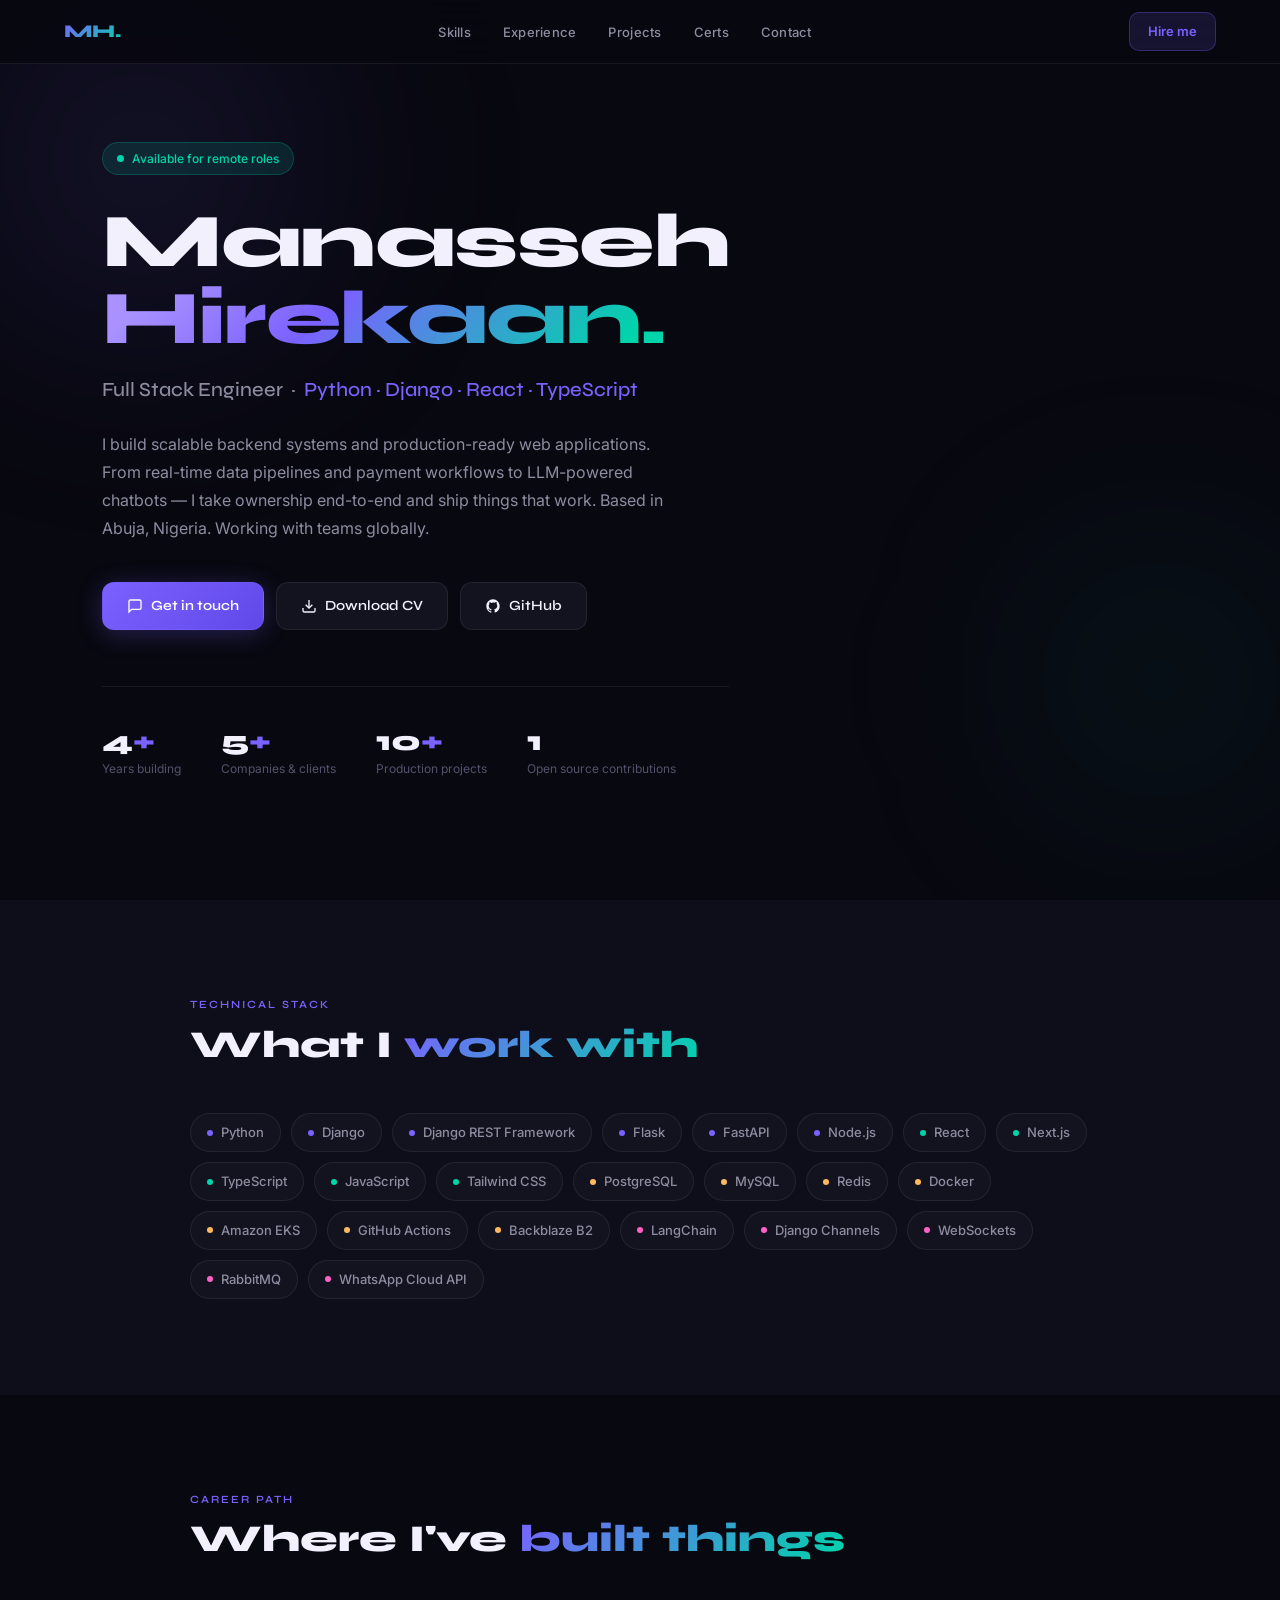
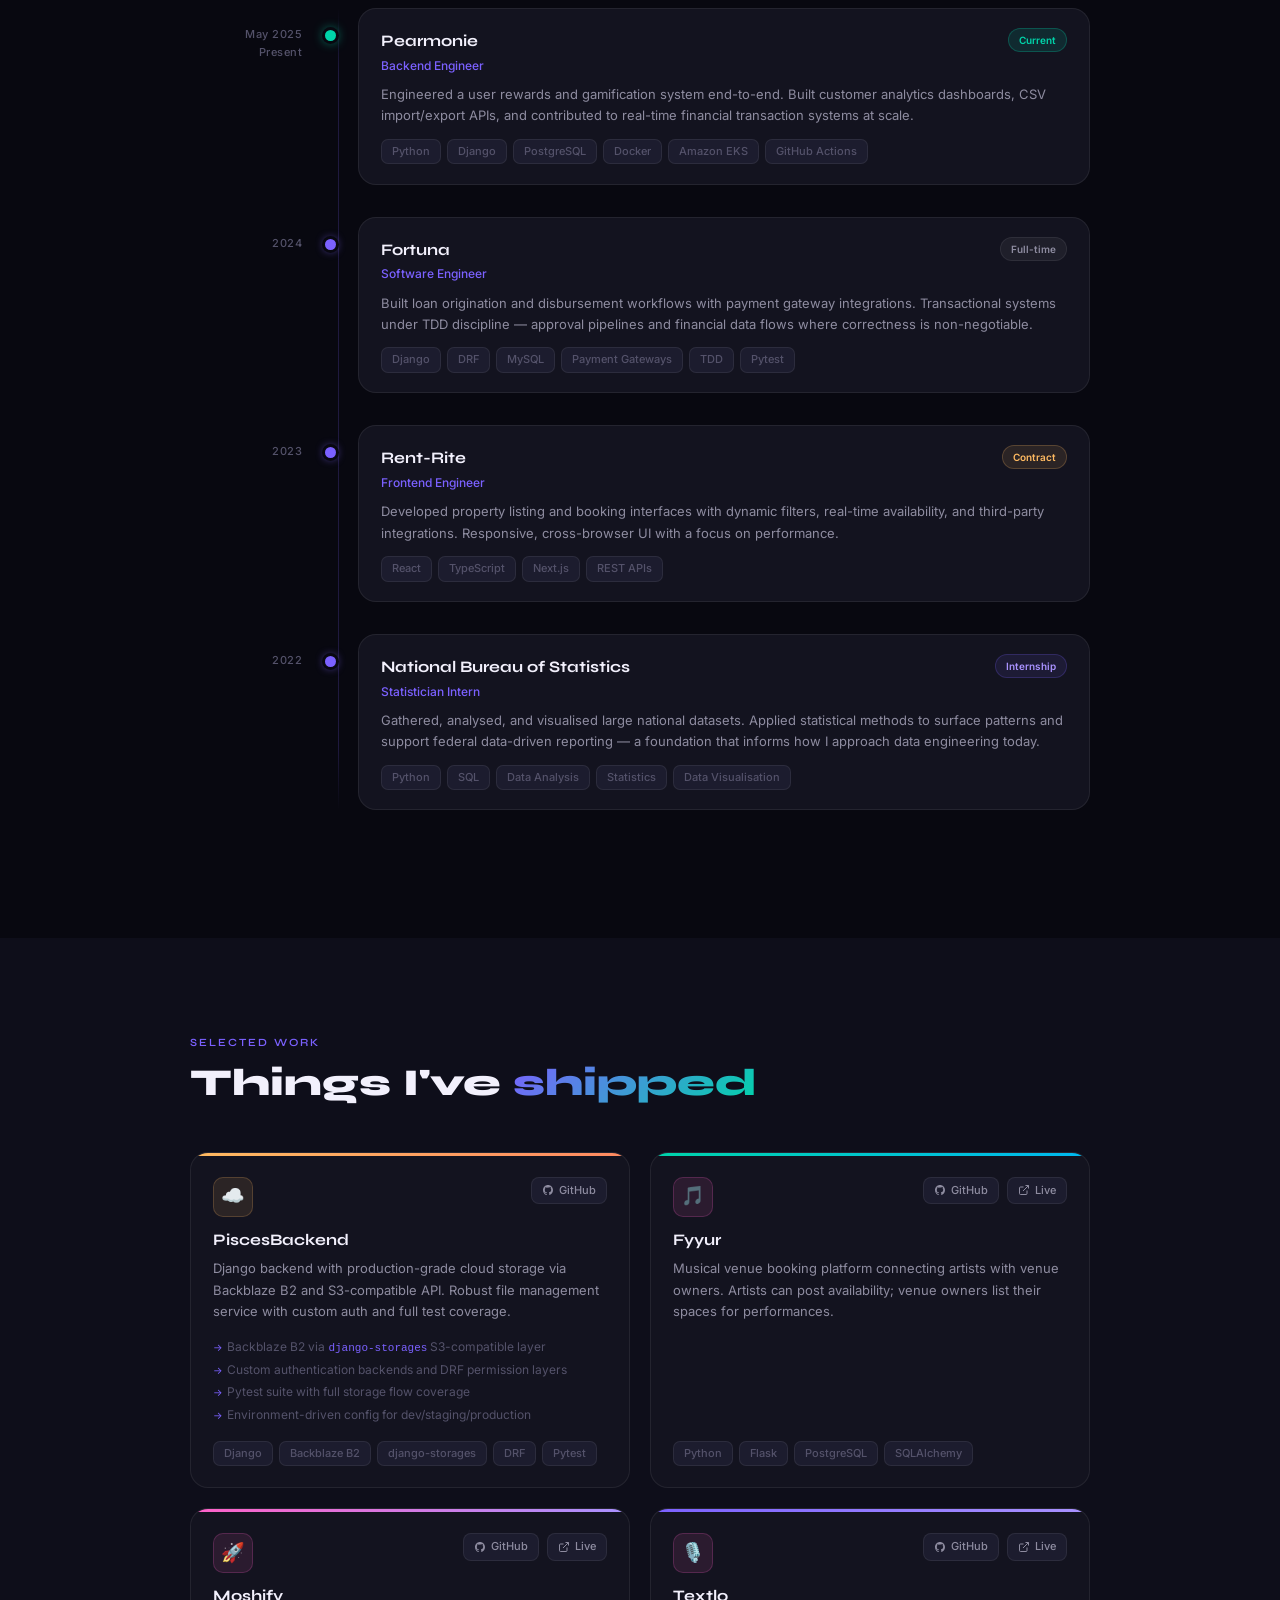
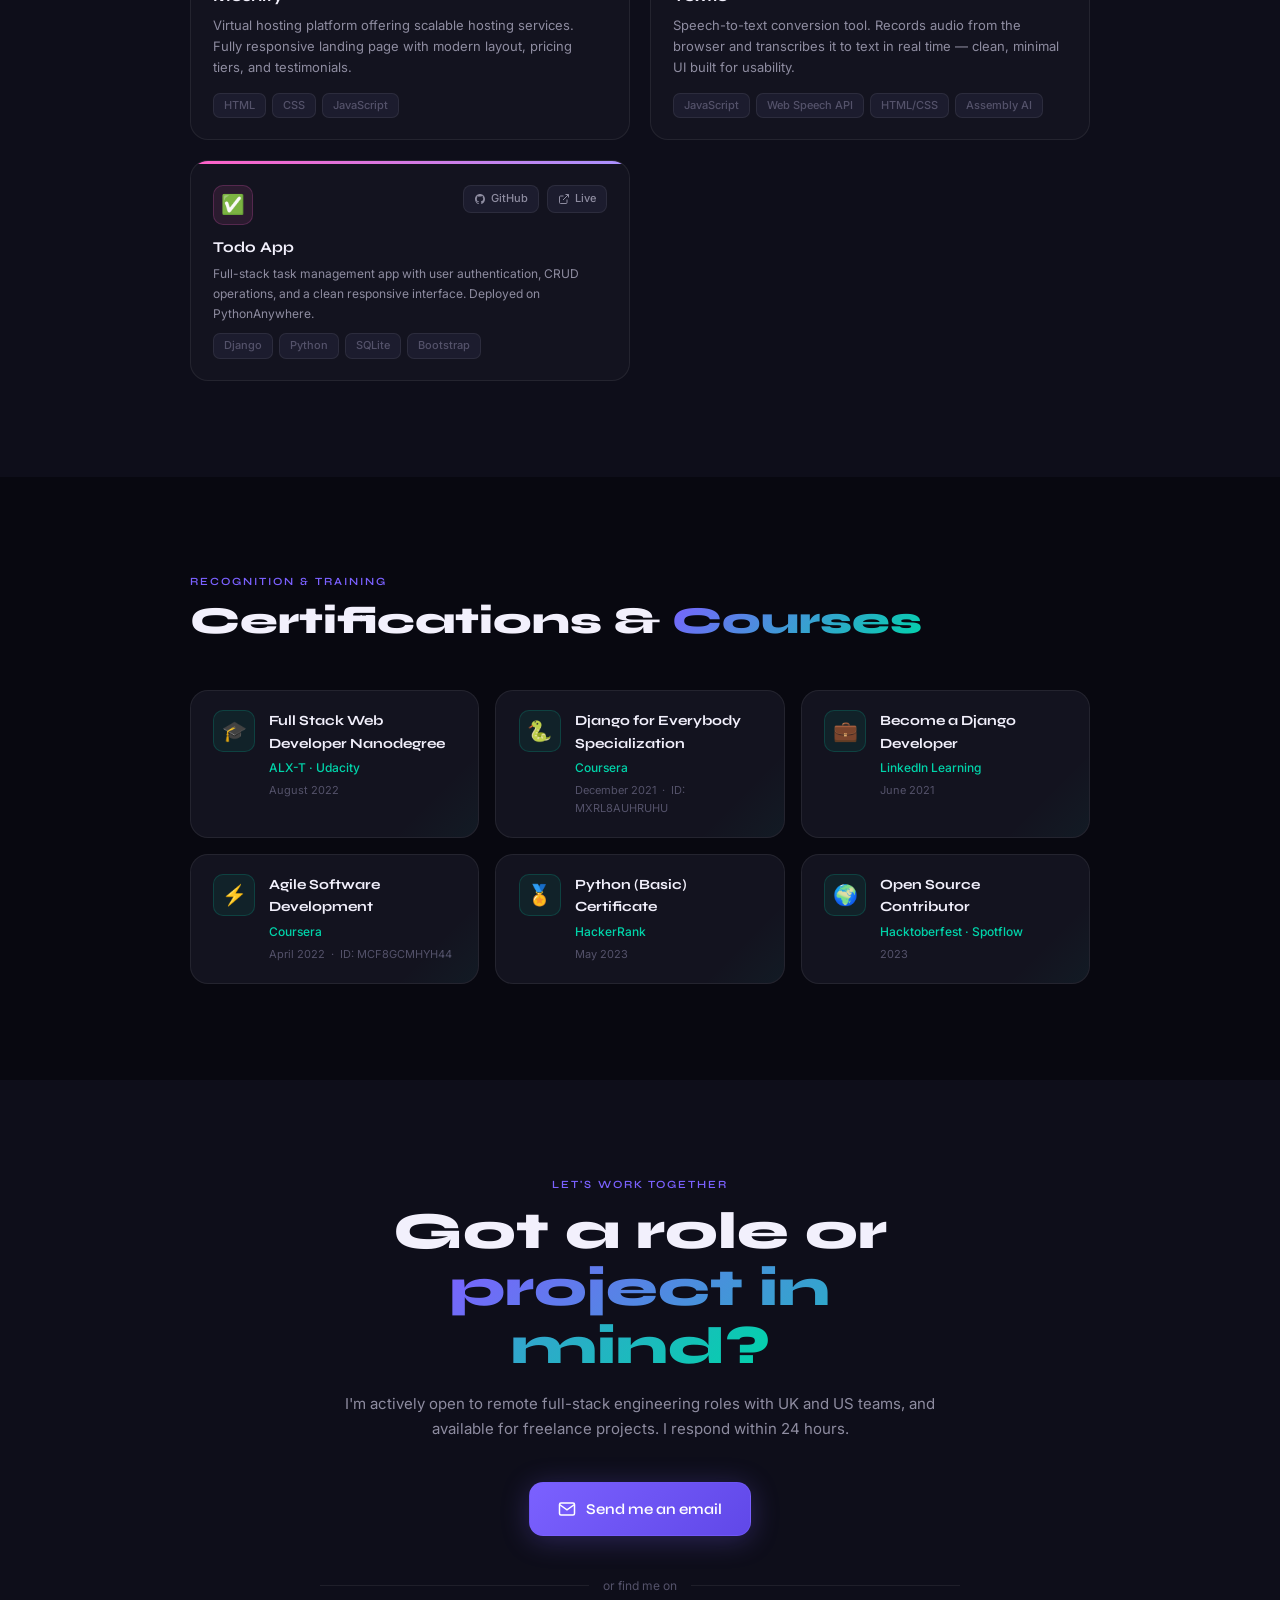
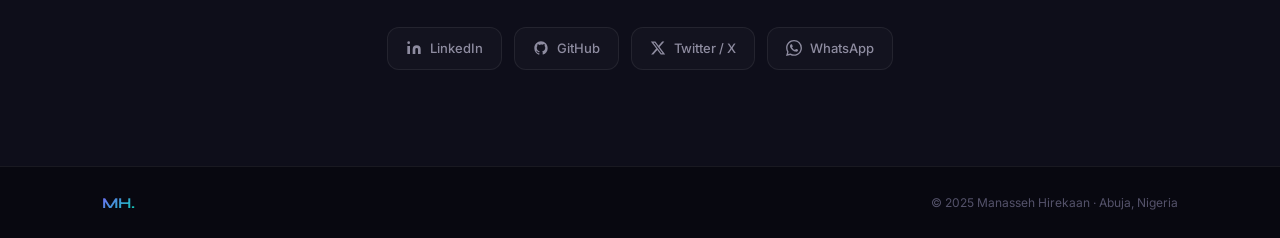
==== commit 52f155e9: "feat: remote roles" ====
--- a/index.html
+++ b/index.html
@@ -3,13 +3,10 @@
 <head>
 <meta charset="UTF-8">
 <meta name="viewport" content="width=device-width, initial-scale=1.0">
-<link rel="stylesheet" href="css/styles.css">
-<link rel="shortcut icon" href="images/logo.png" type="image/x-icon">
+<link rel="stylesheet" href="css/styles.css" />
+<link rel="shortcut icon" href="./images/logo.png" type="image/x-icon" />
 <title>Manasseh Hirekaan — Full Stack Engineer</title>
 <link href="https://fonts.googleapis.com/css2?family=Syne:wght@400;500;600;700;800&family=Inter:wght@300;400;500;600&display=swap" rel="stylesheet">
-<style>
-
-</style>
 </head>
 <body>
 
@@ -38,7 +35,7 @@
   <div class="hero-inner">
     <div class="hero-status">
       <div class="status-dot"></div>
-      Available for remote roles — open to UK &amp; US teams
+      Available for remote roles
     </div>
 
     <h1 class="hero-name">
